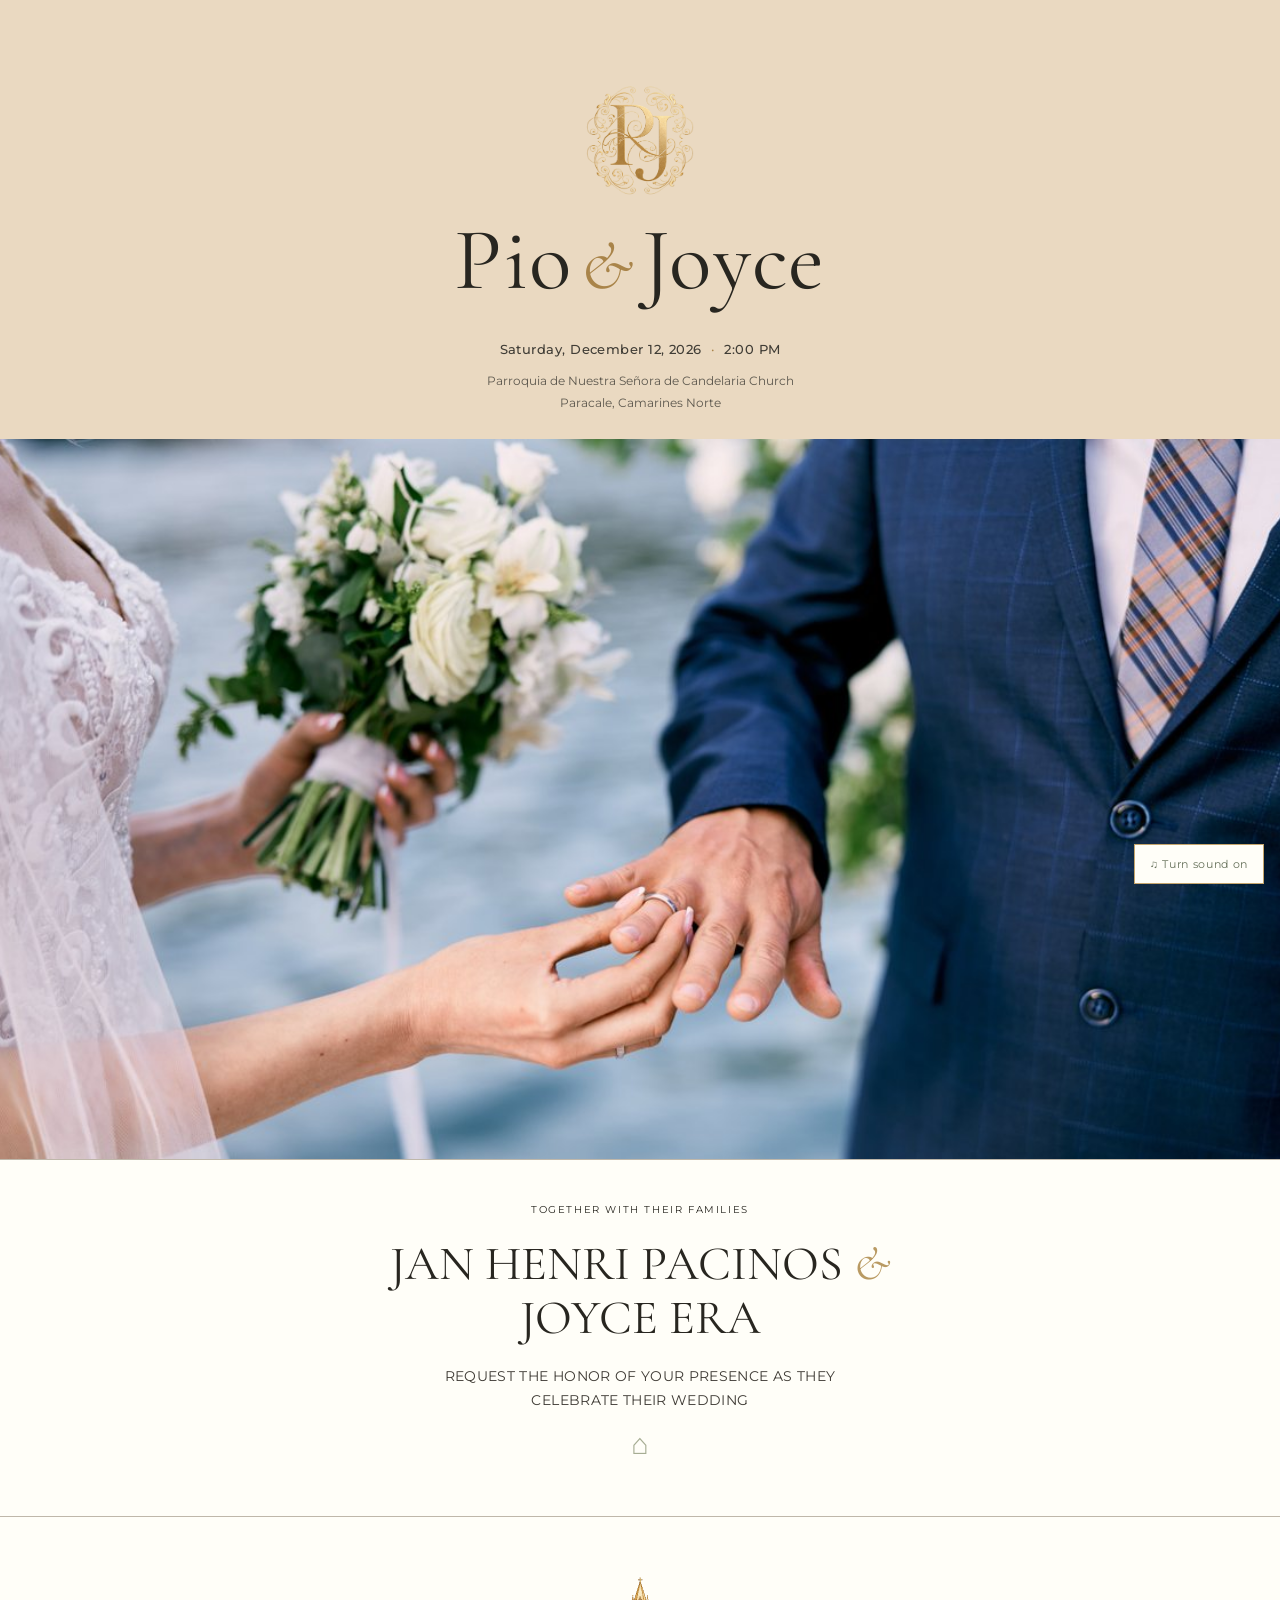
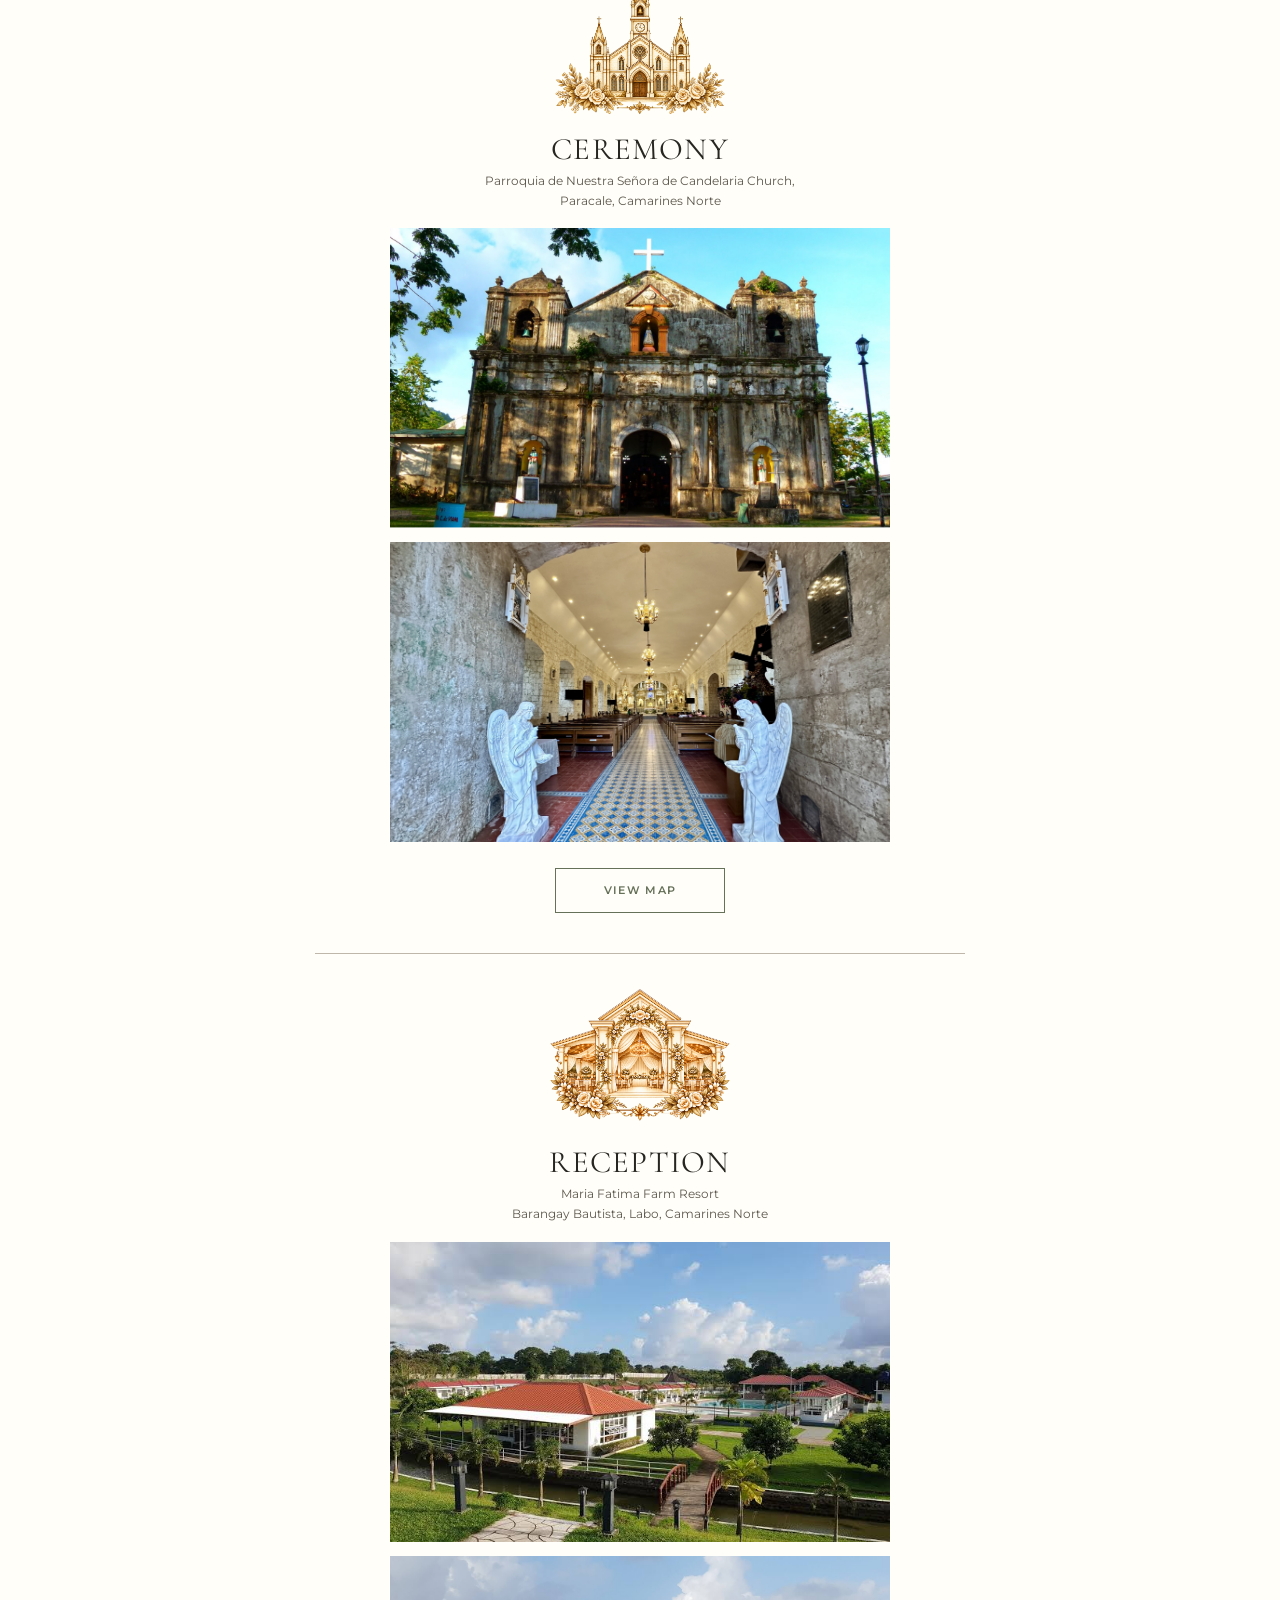
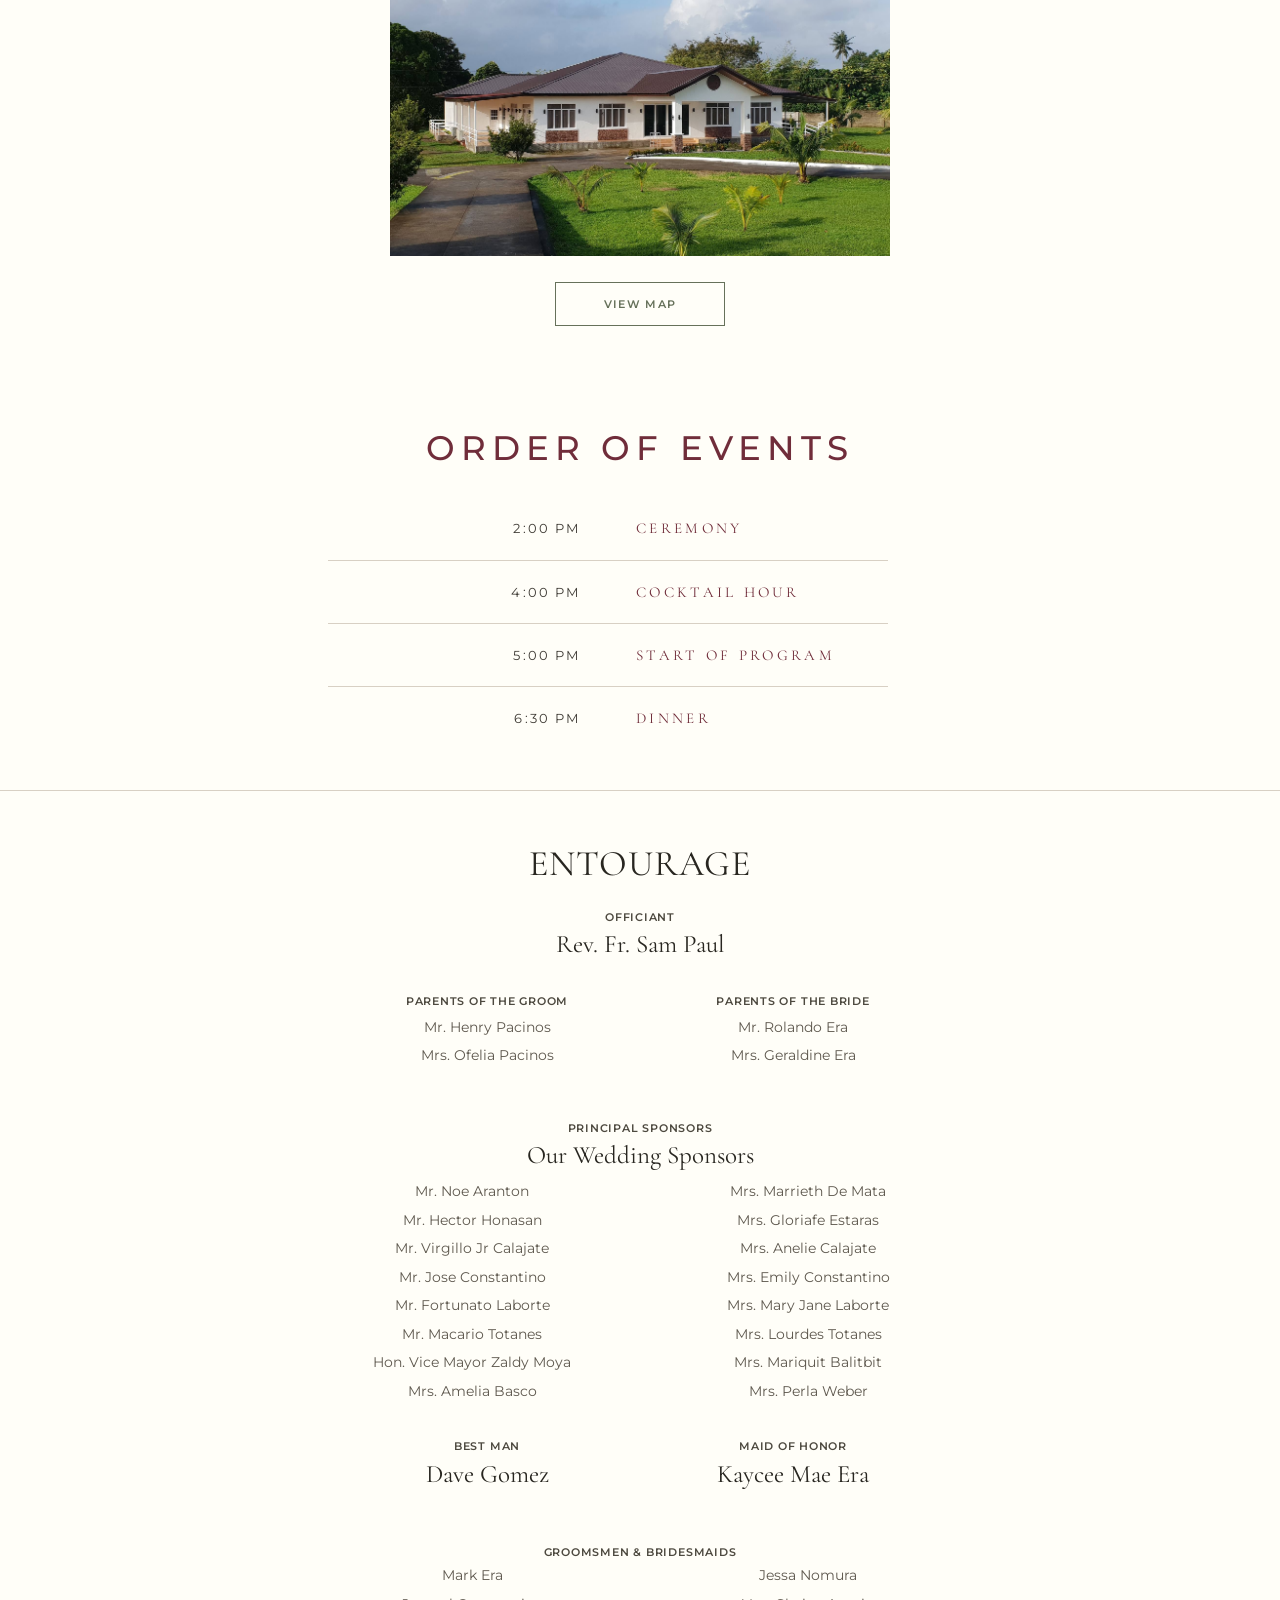
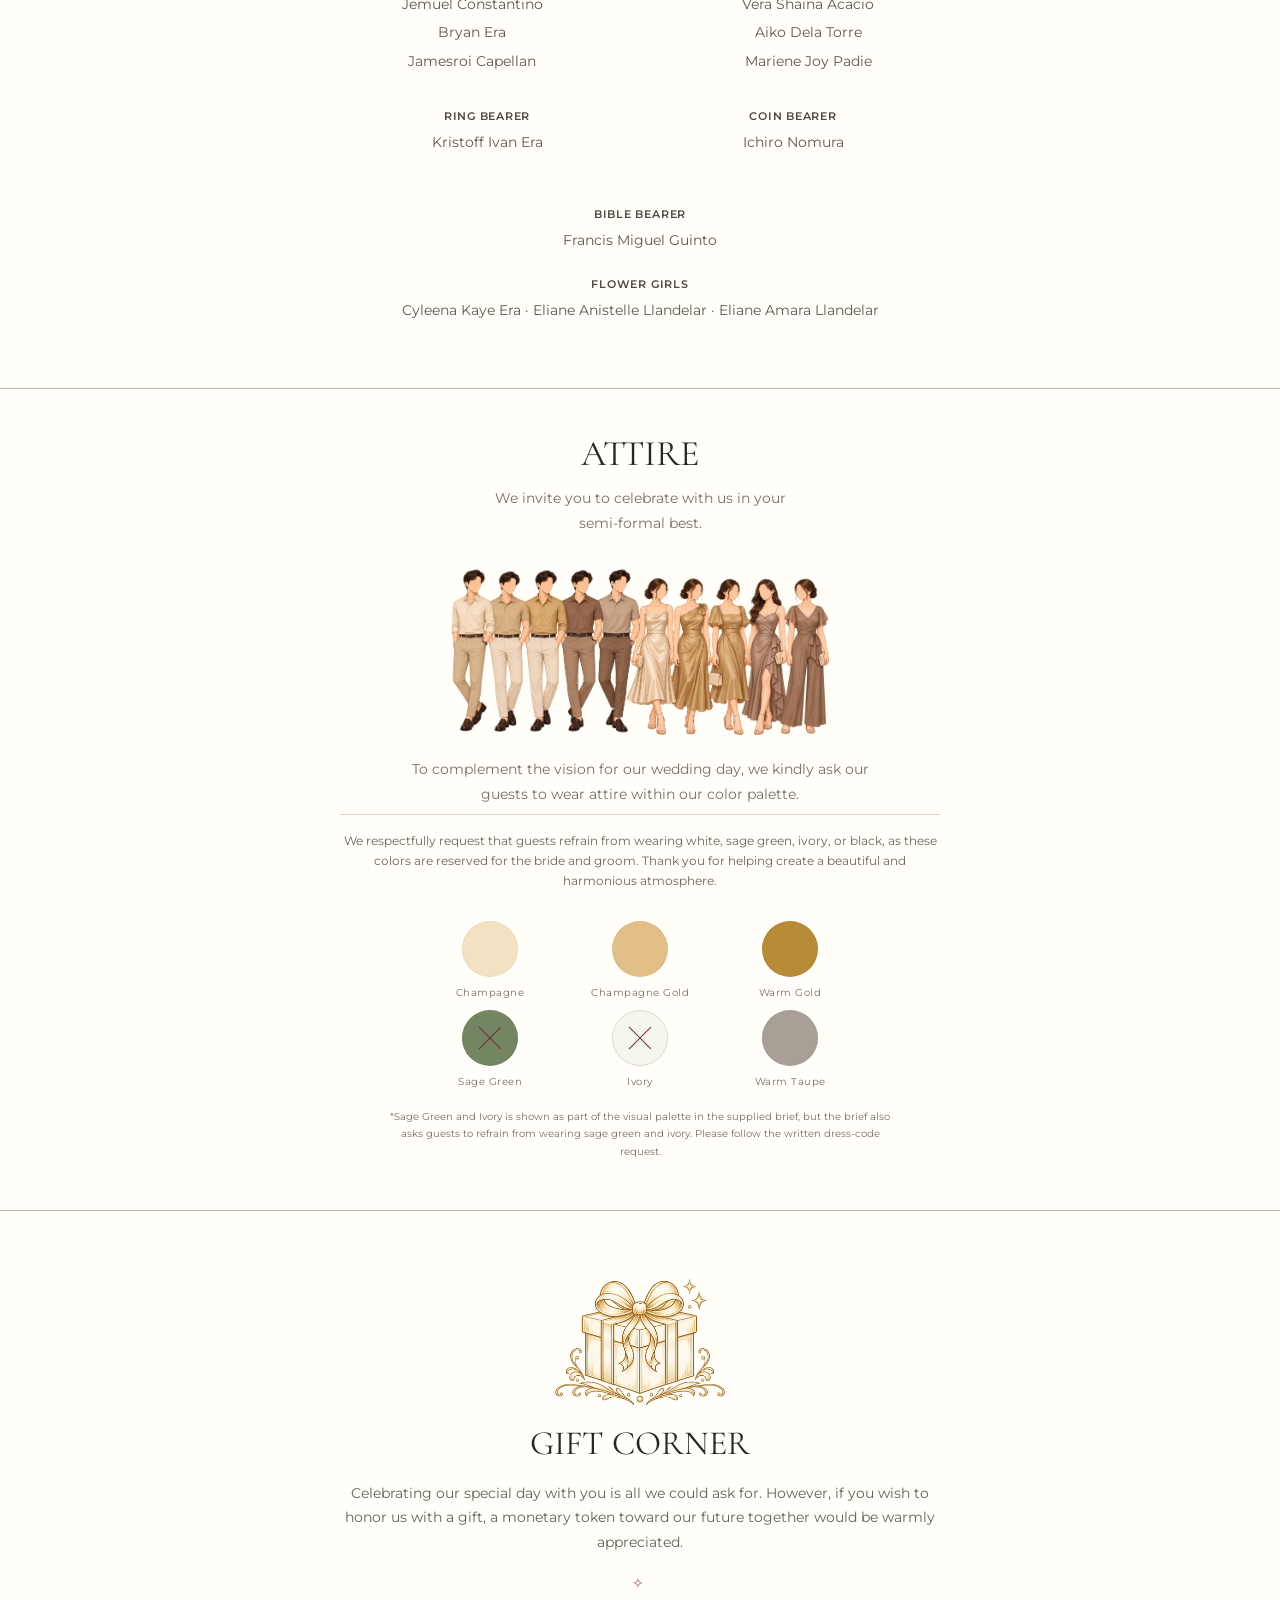
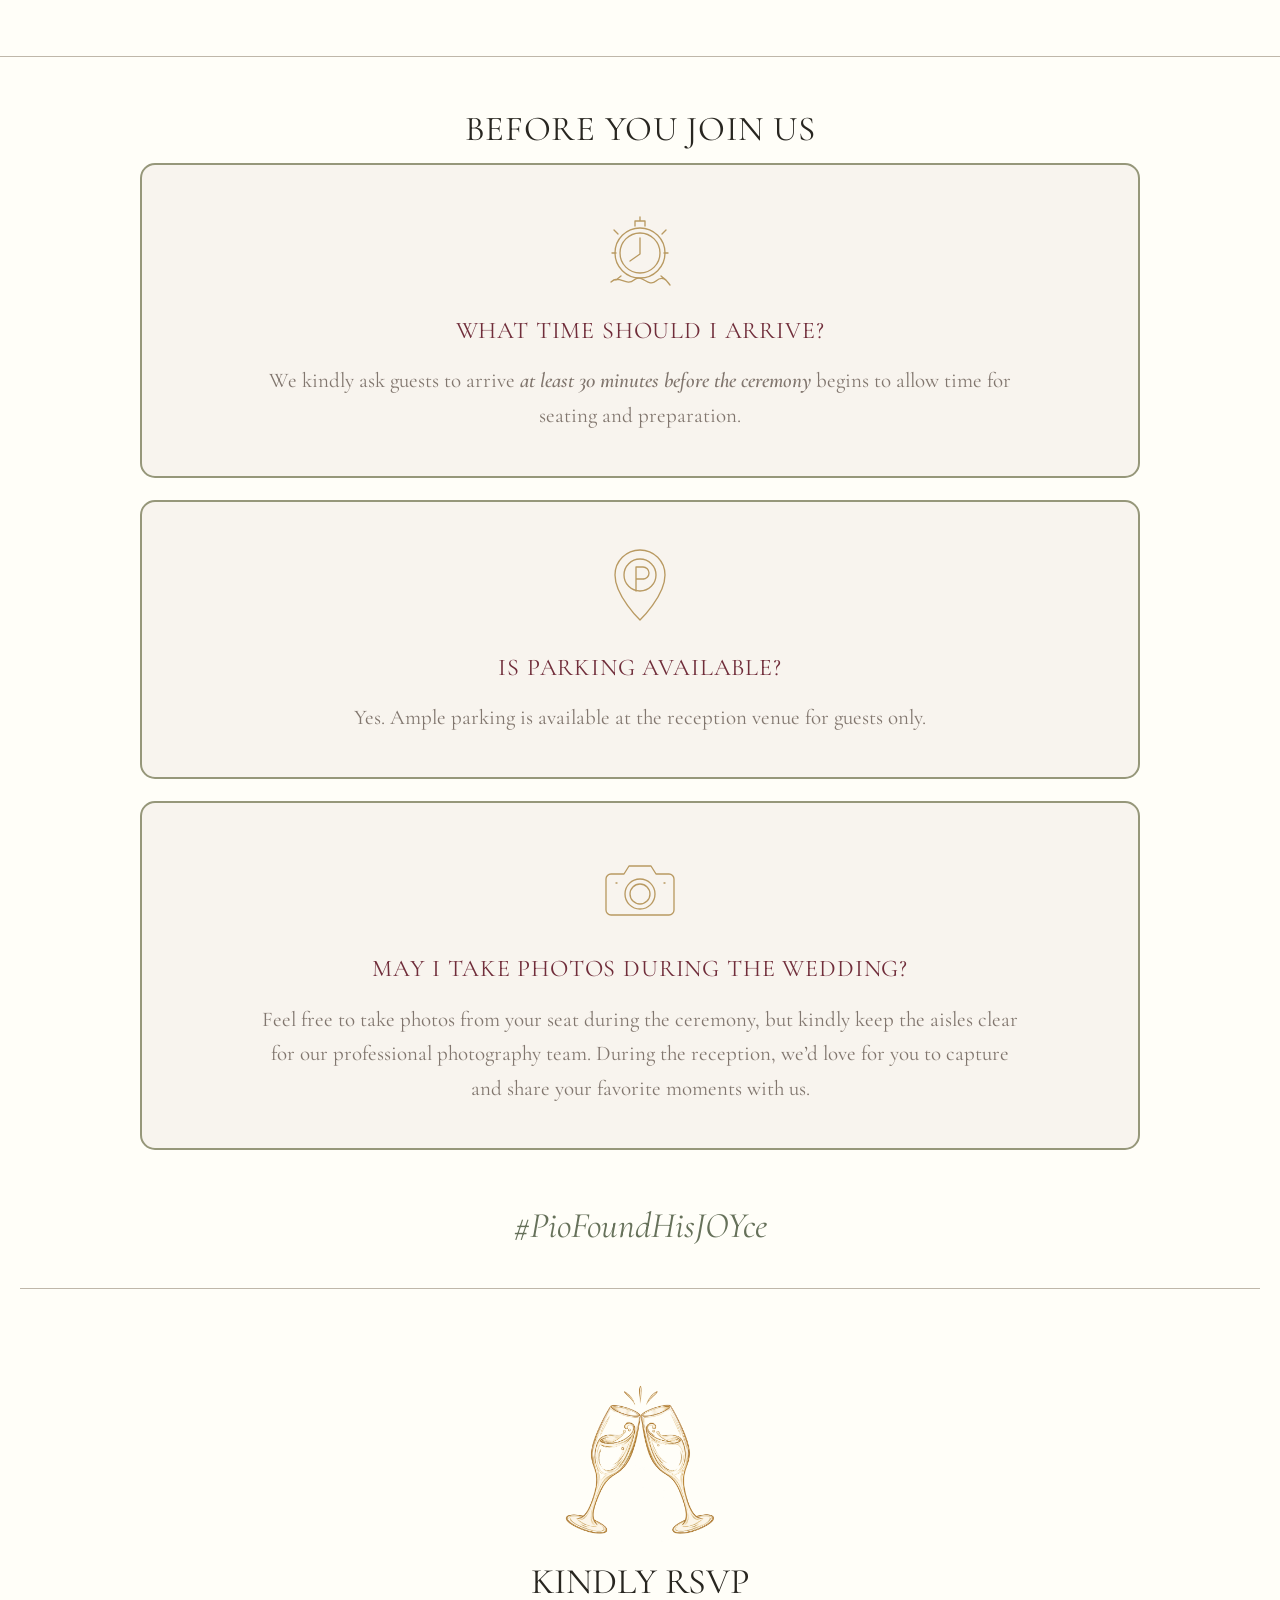
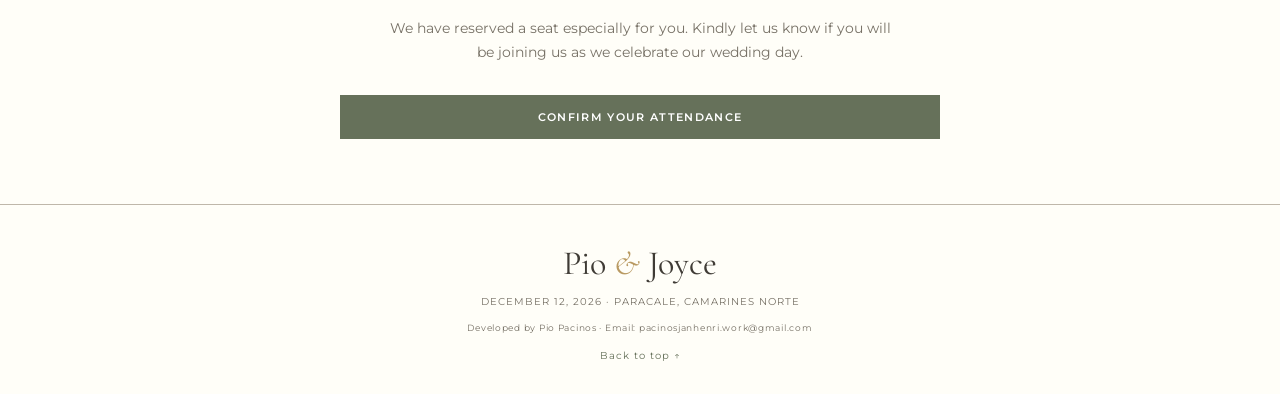
==== index.html @ b1f2026a "Text" ====
<!DOCTYPE html>
<html lang="en">
<head>
  <meta charset="UTF-8">
  <meta name="viewport" content="width=device-width, initial-scale=1.0">
  <meta name="theme-color" content="#fffef8">
  <meta name="description" content="Join Pio & Joyce as they celebrate their wedding on December 12, 2026 in Paracale, Camarines Norte.">
  <title>Pio & Joyce | Wedding Invitation · December 12, 2026</title>
  <link rel="preconnect" href="https://fonts.googleapis.com">
  <link rel="preconnect" href="https://fonts.gstatic.com" crossorigin>
  <link href="https://fonts.googleapis.com/css2?family=Cormorant+Garamond:wght@400;500;600&family=Montserrat:wght@300;400;500;600&display=swap" rel="stylesheet">
  <link rel="stylesheet" href="style.css">
</head>
<body>

  <button class="music-toggle pdf-music-toggle" id="musicToggle" type="button" aria-label="Turn sound on" aria-pressed="false" disabled>♫ Turn sound on</button>

  <main>
    <section class="hero reference-hero pdf-cover" id="home">
      <div class="pdf-emblem"><img src="src/logowed.png" alt="Logo illustration"></div>
      <div class="hero-inner pdf-narrow">
        
        <h1 class="serif">Pio<span>&amp;</span>Joyce</h1>
        
        
        <time class="hero-date" datetime="2026-12-12T14:00"><br>Saturday, December 12, 2026 <span>·</span> 2:00 PM</time>
        <p class="hero-place">Parroquia de Nuestra Señora de Candelaria Church<br>Paracale, Camarines Norte</p>
        <div class="hero-photo">
          <img src="src/couple.jpg" alt="Pio and Joyce">
        </div>
      </div>
    </section>
    <section class="section intro pdf-family" id="details">
      <div class="wrap pdf-narrow">
        <div class="family-label">TOGETHER WITH THEIR FAMILIES</div>
        <h2 class="serif">JAN HENRI PACINOS <span>&amp;</span><br>JOYCE ERA</h2>
        <p>REQUEST THE HONOR OF YOUR PRESENCE AS THEY CELEBRATE THEIR WEDDING</p>
        <div class="pdf-emblem" aria-label="Church emblem">⌂</div>
      </div>
    </section>
    <section class="section venues pdf-venues" id="venues">
      <div class="wrap pdf-narrow">
        <article class="pdf-venue">
          
          <div class="pdf-emblem"><img src="src/church-png.png" alt="Church illustration"></div>
          <h2>CEREMONY</h2>
          <p class="venue-address">Parroquia de Nuestra Señora de Candelaria Church,<br>Paracale, Camarines Norte</p>
          <div class="pdf-photo"><img src="src/church-1.png" alt="Church photograph"></div>
          <div class="pdf-photo"><img src="src/church-2.png" alt="Church photograph"></div>
          <a class="btn btn-outline" target="_blank" rel="noopener" href="https://maps.app.goo.gl/7BkoZcPdxUQvy7si7">View Map</a>
        </article>
        <div class="pdf-rule"></div>
        <article class="pdf-venue">
          <div class="pdf-emblem"><img src="src/recep-png.png" alt="Reception illustration"></div>
          <h2>RECEPTION</h2>
          <p class="venue-address">Maria Fatima Farm Resort<br>Barangay Bautista, Labo, Camarines Norte</p>
          <div class="pdf-photo"><img src="src/fatima_1.jpg" alt="Church photograph"></div>
          <div class="pdf-photo"><img src="src/fatima_2.jpg" alt="Church photograph"></div>
          <a class="btn btn-outline" target="_blank" rel="noopener" href="https://maps.app.goo.gl/kXNqgNgMSbEgb1WT6">View Map</a>
        </article>
      </div>
    </section>
    <section class="section" id="schedule">
      <div class="wrap">
        <div class="section-head"><h2>ORDER OF EVENTS</h2></div>
        <div class="events-grid">
          <div class="event"><div class="time">2:00 PM</div><div class="event-name">Ceremony</div></div>
          <div class="event"><div class="time">4:00 PM</div><div class="event-name">Cocktail Hour</div></div>
          <div class="event"><div class="time">5:00 PM</div><div class="event-name">Start of Program</div></div>
          <div class="event"><div class="time">6:30 PM</div><div class="event-name">Dinner</div></div>
        </div>
      </div>
    </section>

    <section class="section entourage" id="entourage">
      <div class="wrap">
        <div class="section-head"><h2>ENTOURAGE</h2></div>
        <div class="entourage-wrap">
          <div class="party-block"><div class="eyebrow">Officiant</div><h3>Rev. Fr. Sam Paul</h3></div>
          <div class="party-grid">
            <div class="party-block"><div class="eyebrow">Parents of the Groom</div><p>Mr. Henry Pacinos</p><p>Mrs. Ofelia Pacinos</p></div>
            <div class="party-block"><div class="eyebrow">Parents of the Bride</div><p>Mr. Rolando Era</p><p>Mrs. Geraldine Era</p></div>
          </div>
          <div class="party-block"><div class="eyebrow">Principal Sponsors</div><h3>Our Wedding Sponsors</h3><div class="name-list">
            <p>Mr. Noe Aranton</p><p>Mrs. Marrieth De Mata</p><p>Mr. Hector Honasan</p><p>Mrs. Gloriafe Estaras</p><p>Mr. Virgillo Jr Calajate</p><p>Mrs. Anelie Calajate</p><p>Mr. Jose Constantino</p><p>Mrs. Emily Constantino</p><p>Mr. Fortunato Laborte</p><p>Mrs. Mary Jane Laborte</p><p>Mr. Macario Totanes</p><p>Mrs. Lourdes Totanes</p><p>Hon. Vice Mayor Zaldy Moya</p><p>Mrs. Mariquit Balitbit</p><p>Mrs. Amelia Basco</p><p>Mrs. Perla Weber</p>
          </div></div>
          <div class="party-grid">
            <div class="party-block"><div class="eyebrow">Best Man</div><h3>Dave Gomez</h3></div>
            <div class="party-block"><div class="eyebrow">Maid of Honor</div><h3>Kaycee Mae Era</h3></div>
          </div>
          <div class="party-block"><div class="eyebrow">Groomsmen & Bridesmaids</div><div class="name-list">
            <p>Mark Era</p><p>Jessa Nomura</p><p>Jemuel Constantino</p><p>Vera Shaina Acacio</p><p>Bryan Era</p><p>Aiko Dela Torre</p><p>Jamesroi Capellan</p><p>Mariene Joy Padie</p>
          </div></div>
         
          <div class="party-grid">
            <div class="party-block"><div class="eyebrow">Ring Bearer</div><p>Kristoff Ivan Era</p></div>
            <div class="party-block"><div class="eyebrow">Coin Bearer</div><p>Ichiro Nomura</p></div>
          </div>
          <div class="party-block"><div class="eyebrow">Bible Bearer</div><p>Francis Miguel Guinto</p></div>
          <div class="party-block"><div class="eyebrow">Flower Girls</div><p>Cyleena Kaye Era  ·  Eliane Anistelle Llandelar  ·  Eliane Amara Llandelar</p></div>
        </div>
      </div>
    </section>

    <section class="section" id="attire">
      <div class="wrap attire-layout">
        <div>
          
          <h2>ATTIRE</h2>
          <p>We invite you to celebrate with us in your<br> semi-formal best.</p>
          <div class="pdf-emblem"><img src="src/attire.png" alt="Attire illustration"></div>
          <p>To complement the vision for our wedding day, we kindly ask our guests to wear attire within our color palette.</p>
          <div class="note">We respectfully request that guests refrain from wearing white, sage green, ivory, or black, as these colors are reserved for the bride and groom. Thank you for helping create a beautiful and harmonious atmosphere.</div>
        </div>
        <div>
          <div class="swatches">
            <div class="swatch"><div class="swatch-color" style="background:#f2e2c1"></div>Champagne</div>
            <div class="swatch"><div class="swatch-color" style="background:#e2bf87"></div>Champagne Gold</div>
            <div class="swatch"><div class="swatch-color" style="background:#b88b36"></div>Warm Gold</div>
            <div class="swatch swatch-with-x"><div class="swatch-color" style="background:#738561"></div>Sage Green</div>
            <div class="swatch swatch-with-x"><div class="swatch-color" style="background:#f6f7ec; border-color:#ded8cc"></div>Ivory</div>
            <div class="swatch"><div class="swatch-color" style="background:#a89f97"></div>Warm Taupe</div>
          </div>
          <p style="font-size:10px;color:var(--muted)">*Sage Green and Ivory is shown as part of the visual palette in the supplied brief, but the brief also asks guests to refrain from wearing sage green and ivory. Please follow the written dress-code request.</p>
        </div>
      </div>
    </section>

    <section class="section gift" id="gifts">
      <div class="wrap">
        <div class="pdf-emblem"><img src="src/gift-png.png" alt="Gift illustration"></div>
        <h2>GIFT CORNER</h2>
        <p>Celebrating our special day with you is all we could ask for. However, if you wish to honor us with a gift, a monetary token toward our future together would be warmly appreciated.</p>
        <div class="ornament">✧</div>
      </div>
    </section>
<section class="section" id="faq">
      <div class="wrap">
        <div class="section-head"><h2>BEFORE YOU JOIN US</h2></div>
        <div class="faq-list">
          <article class="faq-card">
            <h3 class="faq-question">
              <svg class="faq-icon" viewBox="0 0 88 88" aria-hidden="true"><circle cx="44" cy="46" r="25"></circle><circle cx="44" cy="46" r="20"></circle><path d="M44 31v16l-10 7M39 19v-5h10v5M44 10v4M16 46h4m48 0h4M22 27l-4-4m52 0-4 4"></path><path d="M15 75c8-8 15 5 23-2s14 8 22 1 12 2 14 4M25 69l-5 4m45-4 5 4"></path></svg>
              <span>What time should I arrive?</span>
            </h3>
            <p>We kindly ask guests to arrive <strong>at least 30 minutes before the ceremony</strong> begins to allow time for seating and preparation.</p>
          </article>
          <article class="faq-card">
            <h3 class="faq-question">
              <svg class="faq-icon" viewBox="0 0 88 88" aria-hidden="true"><path d="M44 76s25-24 25-45a25 25 0 1 0-50 0c0 21 25 45 25 45Z"></path><circle cx="44" cy="31" r="16"></circle><path d="M40 23h7a6 6 0 0 1 0 12h-7m0-12v24m0-12h8"></path></svg>
              <span>Is parking available?</span>
            </h3>
            <p>Yes. Ample parking is available at the reception venue for guests only.</p>
          </article>
          <article class="faq-card">
            <h3 class="faq-question">
              <svg class="faq-icon" viewBox="0 0 88 88" aria-hidden="true"><path d="M15 29h13l5-8h22l5 8h13a5 5 0 0 1 5 5v31a5 5 0 0 1-5 5H15a5 5 0 0 1-5-5V34a5 5 0 0 1 5-5Z"></path><circle cx="44" cy="49" r="15"></circle><circle cx="44" cy="49" r="10"></circle><path d="M68 38h1m-49 0h1"></path></svg>
              <span>May I take photos during the wedding?</span>
            </h3>
            <p>Feel free to take photos from your seat during the ceremony, but kindly keep the aisles clear for our professional photography team. During the reception, we’d love for you to capture and share your favorite moments with us.</p>
          </article>
        </div>
      </div>
      <section class="hashtag">
      <p>#PioFoundHisJOYce</p>
    </section>
    </section>

    

    <section class="section rsvp" id="rsvp">
      <div class="rsvp-card">
        <div class="pdf-emblem"><img src="src/toast-png.png" alt="Toast illustration"></div>
        <h2>KINDLY RSVP</h2>
        <p class="lead">We have reserved a seat especially for you. Kindly let us know if you will be joining us as we celebrate our wedding day.</p>
        <a class="btn" href="rsvp.html" style="width:100%">Confirm Your Attendance</a>
      </div>
    </section>
  </main>

  <footer>
    <div class="footer-brand">Pio <span style="color:var(--gold);font-style:italic">&</span> Joyce</div>
    <div>DECEMBER 12, 2026 · PARACALE, CAMARINES NORTE</div>
    <div class="footer-credit">Developed by Pio Pacinos · Email: <a href="mailto:pacinosjanhenri.work@gmail.com">pacinosjanhenri.work@gmail.com</a></div>
    <a class="backtop" href="#home">Back to top ↑</a>
  </footer>

  <audio id="musicAudio" preload="metadata" loop>
    <source src="src/Forever%20and%20Ever%20and%20Always%20(The%20Softer%20Version).mp3" type="audio/mpeg">
  </audio>

  <script src="script.js" defer></script>
</body>
</html>
---- style.css ----
/* Pio & Joyce Wedding Website styles */
    :root {
      --ivory: #fffef8;
      --champagne: #ead9c1;
      --gold: #b99a62;
      --sage: #a6ad93;
      --sage-dark: #66715a;
      --taupe: #8b7b6a;
      --ink: #3f3b35;
      --muted: #777166;
      --line: #e9e2d7;
      --white: #ffffff;
      --serif: "The Seasons", "Cormorant Garamond", Georgia, serif;
      --sans: "Montserrat", Arial, sans-serif;
      --shadow: 0 18px 55px rgba(74, 63, 47, .08);
    }
    * { box-sizing: border-box; }
    html { scroll-behavior: smooth; scroll-padding-top: 80px; }
    body { margin: 0; background: var(--ivory); color: var(--ink); font-family: var(--sans); font-size: 14px; line-height: 1.8; }
    body, button, input, select, textarea { font-family: var(--sans); }
    a { color: inherit; }
    img { max-width: 100%; display: block; }
    .serif { font-family: var(--serif); font-weight: 400; }
    .eyebrow { letter-spacing: .23em; text-transform: uppercase; font-size: 10px; font-weight: 600; color: var(--taupe); }
    .section { padding: 100px 22px; }
    .wrap { width: min(1080px, 100%); margin: 0 auto; }
    .section-head { text-align: center; max-width: 680px; margin: 0 auto 48px; }
    .section-head h2 { font: 400 clamp(38px, 5vw, 56px)/1.1 var(--serif); margin: 10px 0 14px; }
    .section-head p { color: var(--muted); margin: 0 auto; max-width: 590px; }
    .ornament { color: var(--gold); letter-spacing: .35em; margin: 18px 0; }
    .btn { display: inline-flex; align-items: center; justify-content: center; gap: 10px; border: 1px solid var(--sage-dark); background: var(--sage-dark); color: white; padding: 13px 23px; text-decoration: none; text-transform: uppercase; letter-spacing: .12em; font-size: 10px; font-weight: 600; cursor: pointer; transition: .2s ease; }
    .btn:hover { background: #4f5a45; transform: translateY(-1px); }
    .btn-outline { background: transparent; color: var(--sage-dark); }
    .btn-outline:hover { color: white; }
    .topbar { position: sticky; z-index: 20; top: 0; background: rgba(255,254,248,.93); backdrop-filter: blur(12px); border-bottom: 1px solid rgba(185,154,98,.18); }
    .nav { width: min(1180px, 100%); padding: 12px 24px; margin: auto; display: flex; align-items: center; justify-content: space-between; gap: 22px; }
    .brand { font: 500 27px/1 var(--serif); text-decoration: none; white-space: nowrap; }
    .brand span { color: var(--gold); padding: 0 4px; font-style: italic; }
    .navlinks { display: flex; gap: clamp(12px, 2vw, 27px); align-items: center; }
    .navlinks a { font-size: 9px; letter-spacing: .13em; text-transform: uppercase; text-decoration: none; color: var(--muted); }
    .navlinks a:hover { color: var(--sage-dark); }
    .music-toggle { border: 1px solid var(--line); background: transparent; color: var(--sage-dark); padding: 9px 12px; font-size: 10px; letter-spacing: .06em; cursor: pointer; white-space: nowrap; }
    .pdf-music-toggle { position: fixed; right: 16px; bottom: 16px; z-index: 50; padding: 11px 15px; background: #fffef8; color: #66715a; border: 1px solid #c5a56c; box-shadow: 0 4px 18px rgba(0,0,0,.12); }
    .pdf-music-toggle:disabled { cursor: wait; opacity: .7; }
    .hero { min-height: min(820px, calc(100svh - 60px)); display: grid; place-items: center; text-align: center; padding: 78px 22px 88px; position: relative; overflow: hidden; background: radial-gradient(ellipse at 50% 30%, #f5ecdf 0%, var(--ivory) 55%); }
    .hero:before, .hero:after { content: ""; position: absolute; width: 260px; height: 420px; border: 1px solid rgba(185,154,98,.24); border-radius: 50%; transform: rotate(35deg); pointer-events: none; }
    .hero:before { left: -170px; top: 5%; }
    .hero:after { right: -170px; bottom: -10%; transform: rotate(-35deg); }
    .hero-inner { position: relative; z-index: 1; max-width: 900px; }
    .hero-kicker { letter-spacing: .28em; text-transform: uppercase; font-size: 10px; color: var(--taupe); }
    .hero h1 { font: 400 clamp(68px, 12vw, 140px)/.86 var(--serif); letter-spacing: -.055em; margin: 28px 0; color: #554c41; }
    .hero h1 span { display: inline-block; font-style: italic; color: var(--gold); font-size: .74em; padding: 0 .12em; }
    .hero-date { text-transform: uppercase; letter-spacing: .17em; font-size: 20px; margin: 26px 0 7px; }
    .hero-place { color: var(--muted); font-size: 12px; max-width: 480px; margin: auto; }
    .hero-actions { display: flex; gap: 12px; justify-content: center; flex-wrap: wrap; margin-top: 30px; }
    .hero-photo { width: min(400px, 76vw); aspect-ratio: 4/3; margin: 34px auto 0; border: 9px solid white; box-shadow: var(--shadow); background: linear-gradient(135deg, #e6d9c7, #b9c0a9); position: relative; overflow: hidden; }
    .hero-photo img { width: 100%; height: 100%; object-fit: cover; }
    .photo-placeholder { height: 100%; min-height: 100%; display: grid; place-items: center; text-align: center; padding: 24px; color: #655b4d; background: linear-gradient(140deg, rgba(255,255,255,.22), rgba(166,173,147,.24)); }
    .photo-placeholder span { display: block; font: 400 29px/1.2 var(--serif); }
    .photo-placeholder small { display: block; margin-top: 8px; font-size: 9px; letter-spacing: .16em; text-transform: uppercase; }
    .intro { text-align: center; padding-top: 92px; padding-bottom: 92px; }
    .intro h2 { font: 400 clamp(38px, 5vw, 58px)/1.1 var(--serif); margin: 18px auto; }
    .intro p { max-width: 610px; margin: auto; color: var(--muted); }
    .venues { background: #f8f5ed; }
    .venue-grid { display: grid; grid-template-columns: 1fr 1fr; gap: 28px; }
    .venue-card { background: var(--ivory); box-shadow: var(--shadow); padding: 16px 16px 28px; text-align: center; }
    .venue-photo { aspect-ratio: 5/3; background: #e6e0d4; overflow: hidden; }
    .venue-photo img { width: 100%; height: 100%; object-fit: cover; }
    .venue-card h3 { font: 400 34px/1.1 var(--serif); margin: 23px 0 8px; }
    .venue-card p { color: var(--muted); font-size: 12px; margin: 0 auto 18px; max-width: 360px; }
    .venue-card .eyebrow { margin-top: 22px; }
    .events-grid { display: grid; grid-template-columns: repeat(4, 1fr); gap: 1px; background: var(--line); border: 1px solid var(--line); margin-top: 38px; }
    .event { background: var(--ivory); text-align: center; padding: 26px 12px; }
    .event .time { font: 400 28px/1.2 var(--serif); color: var(--sage-dark); }
    .event .event-name { font-size: 9px; text-transform: uppercase; letter-spacing: .15em; margin-top: 8px; color: var(--muted); }
    .entourage { background: #f8f5ed; }
    .entourage-wrap { max-width: 850px; margin: auto; text-align: center; }
    .party-block { margin: 38px 0; }
    .party-block h3 { font: 400 29px/1.2 var(--serif); margin: 0 0 16px; }
    .party-block p { margin: 4px 0; color: #5f594f; }
    .party-grid { display: grid; grid-template-columns: 1fr 1fr; gap: 20px; max-width: 600px; margin: 0 auto; }
    .party-grid .party-block { margin: 10px 0 24px; }
    .name-list { display: grid; grid-template-columns: 1fr 1fr; gap: 8px 28px; max-width: 650px; margin: auto; }
    .name-list p { margin: 0; padding: 8px; border-bottom: 1px solid var(--line); }
    .attire-layout { display: grid; grid-template-columns: .85fr 1.15fr; gap: 60px; align-items: center; }
    .attire-layout h2 { font: 400 clamp(42px, 5vw, 62px)/1 var(--serif); margin: 14px 0 20px; }
    .attire-layout p { color: var(--muted); }
    .swatches { display: grid; grid-template-columns: repeat(3, 1fr); gap: 15px; margin: 24px 0; }
    .swatch { position: relative; text-align: center; font-size: 9px; letter-spacing: .05em; color: var(--muted); }
    .swatch-color { height: 85px; margin-bottom: 9px; border: 1px solid rgba(0,0,0,.04); }
    .swatch-with-x .swatch-color { position: relative; }
    .swatch-with-x .swatch-color:before,
    .swatch-with-x .swatch-color:after { position: absolute; top: 50%; left: 50%; width: 58%; height: 1px; background: #702d3a; content: ""; }
    .swatch-with-x .swatch-color:before { transform: translate(-50%, -50%) rotate(45deg); }
    .swatch-with-x .swatch-color:after { transform: translate(-50%, -50%) rotate(-45deg); }
    .note { border-left: 2px solid var(--gold); padding: 13px 16px; background: #f8f5ed; font-size: 11px; color: #6e665b; }
    .gift { background: #e9ebdf; text-align: center; }
    .gift-icon { font-size: 30px; color: var(--sage-dark); }
    .gift h2 { font: 400 clamp(42px, 6vw, 64px)/1 var(--serif); margin: 10px 0 20px; }
    .gift p { max-width: 590px; margin: 0 auto; color: #5f6658; }
    .faq-list { max-width: 760px; margin: auto; }
    details { border-bottom: 1px solid var(--line); padding: 20px 0; }
    summary { cursor: pointer; list-style: none; font: 400 25px/1.3 var(--serif); display: flex; align-items: center; justify-content: space-between; gap: 15px; }
    summary::-webkit-details-marker { display: none; }
    summary:after { content: "+"; color: var(--gold); font: 400 23px var(--sans); }
    details[open] summary:after { content: "−"; }
    details p { color: var(--muted); max-width: 690px; margin-bottom: 0; }
    .hashtag { text-align: center; background: #f8f5ed; padding: 55px 22px; }
    .hashtag p { font: italic 400 clamp(29px, 5vw, 48px)/1.2 var(--serif); color: var(--sage-dark); margin: 8px 0; }
    .rsvp { background: #e8e5d9; }
    .rsvp-card { max-width: 720px; margin: auto; background: var(--ivory); padding: clamp(24px, 5vw, 54px); box-shadow: var(--shadow); }
    .rsvp-card h2 { text-align: center; font: 400 clamp(40px, 6vw, 62px)/1.1 var(--serif); margin: 8px 0 14px; }
    .rsvp-card .lead { text-align: center; color: var(--muted); max-width: 510px; margin: 0 auto 30px; }
    .form-grid { display: grid; grid-template-columns: 1fr 1fr; gap: 18px; }
    .field { display: flex; flex-direction: column; gap: 7px; }
    .field.full { grid-column: 1/-1; }
    label { font-size: 10px; text-transform: uppercase; letter-spacing: .12em; color: var(--taupe); font-weight: 600; }
    input, select, textarea { width: 100%; border: 1px solid #ddd5c8; background: #fffefa; border-radius: 0; padding: 13px 12px; color: var(--ink); font-size: 13px; outline-color: var(--sage); }
    textarea { min-height: 95px; resize: vertical; }
    .form-help { font-size: 10px; color: var(--muted); margin: 12px 0 18px; }
    .form-status { margin-top: 14px; font-size: 12px; }
    footer { text-align: center; padding: 40px 20px 30px; color: var(--muted); font-size: 10px; letter-spacing: .1em; }
    footer .footer-brand { font: 400 34px/1.1 var(--serif); color: var(--ink); letter-spacing: 0; margin-bottom: 10px; }
    .footer-credit { margin-top: 10px; font-size: 9px; letter-spacing: .08em; }
    .footer-credit a { color: inherit; text-decoration: none; }
    .backtop { text-decoration: none; color: var(--sage-dark); display: inline-block; margin-top: 12px; }

    /* Burgundy invitation-inspired visual direction */
    :root {
      --ivory: #fffaf4;
      --champagne: #ead9c1;
      --gold: #b99762;
      --sage: #b8b5a2;
      --sage-dark: #6f665a;
      --taupe: #8b716d;
      --ink: #43262d;
      --muted: #806c6b;
      --line: #eadbd7;
      --white: #ffffff;
      --shadow: 0 20px 60px rgba(73, 30, 42, .10);
    }
    body { background: var(--ivory); color: var(--ink); }
    .topbar { background: rgba(255,250,244,.95); border-bottom-color: rgba(112,37,55,.13); }
    .brand span, .hero h1 span { color: #8b3448; }
    .btn { background: #702537; border-color: #702537; }
    .btn:hover { background: #541b2a; }
    .btn-outline { color: #702537; background: transparent; border-color: #702537; }
    .btn-outline:hover { color: white; }
    .hero { background: radial-gradient(ellipse at 50% 32%, #f0e0d9 0%, var(--ivory) 58%); }
    .hero:before, .hero:after { border-color: rgba(112,37,55,.20); }
    .hero h1 { color: #592b35; }
    .ornament { color: #9d5260; }
    .venues, .entourage, .hashtag { background: #f5ebe5; }
    .event .time { color: #702537; }
    .gift { background: #ead8d2; }
    .gift-icon, .backtop { color: #702537; }
    .rsvp { background: #702537; }
    .rsvp-card { border-top: 4px solid #b99762; }
    .footer-brand span { color: #8b3448 !important; }
    .envelope-screen { position: fixed; inset: 0; z-index: 1000; display: grid; place-items: center; padding: 22px; background: radial-gradient(ellipse at center, #8a3c4d 0%, #511d2b 100%); transition: opacity .7s ease, visibility .7s ease; }
    .envelope-screen.is-hidden { opacity: 0; visibility: hidden; pointer-events: none; }
    .envelope-card { width: min(470px, 100%); min-height: 550px; padding: 46px 30px 32px; text-align: center; position: relative; display: flex; flex-direction: column; align-items: center; justify-content: center; background: #fffaf4; border: 1px solid rgba(226,198,160,.9); outline: 1px solid rgba(226,198,160,.45); outline-offset: -9px; box-shadow: 0 25px 90px rgba(30,8,14,.28); }
    .envelope-flourish { color: #a87e54; font-size: 24px; letter-spacing: .22em; margin-bottom: 24px; }
    .envelope-kicker { color: #806c6b; font-size: 9px; letter-spacing: .22em; text-transform: uppercase; }
    .envelope-names { font-size: clamp(53px, 12vw, 75px); line-height: .98; color: #702537; margin: 22px 0 18px; letter-spacing: -.04em; }
    .envelope-names i { color: #b99762; font-weight: 400; }
    .envelope-date { font-size: 10px; letter-spacing: .25em; color: #806c6b; }
    .envelope-rule { width: 70px; height: 1px; background: #b99762; margin: 24px 0 12px; }
    .envelope-card p { font: 400 23px/1.4 var(--serif); color: #5d3b40; margin: 8px 0 28px; }
    .open-invitation { display: inline-flex; align-items: center; gap: 14px; border: 0; padding: 14px 24px; background: #702537; color: white; font-size: 10px; letter-spacing: .15em; text-transform: uppercase; cursor: pointer; }
    .open-invitation:hover { background: #541b2a; }
    .envelope-bottom { margin-top: 34px; font-size: 8px; color: #9b817b; letter-spacing: .15em; text-transform: uppercase; }
    .countdown-band { background: #702537; color: #fffaf4; padding: 48px 20px; text-align: center; }
    .countdown-band .eyebrow { color: #e4c9b0; }
    .countdown-numbers { display: flex; justify-content: center; gap: clamp(20px, 6vw, 70px); margin: 22px 0; }
    .countdown-numbers div { display: flex; flex-direction: column; min-width: 48px; }
    .countdown-numbers strong { font: 400 clamp(30px, 5vw, 47px)/1.1 var(--serif); }
    .countdown-numbers span { font-size: 8px; letter-spacing: .18em; text-transform: uppercase; color: #e8d7d0; margin-top: 6px; }
    .calendar-link { color: #fffaf4; text-decoration: none; border-bottom: 1px solid #c8a887; font-size: 9px; letter-spacing: .14em; text-transform: uppercase; padding-bottom: 4px; }
    .gallery-section { background: var(--ivory); }
    .gallery-grid { display: grid; grid-template-columns: 1.2fr 1fr 1fr; grid-template-rows: 190px 190px; gap: 13px; }
    .gallery-item { min-height: 0; overflow: hidden; background: #e9d9d1; }
    .gallery-item .photo-placeholder { height: 100%; background: linear-gradient(145deg, rgba(255,250,244,.28), rgba(112,37,55,.18)); }
    .gallery-item .photo-placeholder span { color: #702537; }
    .gallery-tall { grid-row: span 2; }
    .gallery-item:nth-child(4) { grid-column: 2; }
    @media (max-width: 760px) {
      .envelope-card { min-height: 500px; padding: 38px 22px 25px; }
      .countdown-numbers { gap: 20px; }
      .gallery-grid { grid-template-columns: 1fr 1fr; grid-template-rows: 210px 150px 150px; }
      .gallery-tall { grid-row: span 2; }
      .gallery-item:nth-child(4) { grid-column: auto; }
    }
    @media (max-width: 430px) {
      .countdown-numbers { gap: 14px; }
      .countdown-numbers strong { font-size: 30px; }
      .countdown-numbers span { font-size: 7px; }
      .gallery-grid { grid-template-rows: 170px 125px 125px; gap: 8px; }
    }

    @media (max-width: 760px) {
      .nav { flex-wrap: wrap; justify-content: center; padding: 12px 14px; gap: 10px 16px; }
      .brand { font-size: 25px; }
      .navlinks { order: 3; width: 100%; justify-content: center; flex-wrap: wrap; gap: 10px 17px; }
      .navlinks a { font-size: 8px; }
      .music-toggle { font-size: 9px; padding: 7px 9px; }
      .hero { min-height: auto; padding: 75px 18px 70px; }
      .hero h1 { margin: 25px 0; }
      .section { padding: 72px 18px; }
      .venue-grid, .attire-layout { grid-template-columns: 1fr; gap: 22px; }
      .attire-layout { gap: 24px; }
      .events-grid { grid-template-columns: 1fr 1fr; }
      .party-grid { gap: 8px; }
      .swatch-color { width: 56px; height: 56px; }
      .venue-card h3 { font-size: 31px; }
    }
    @media (max-width: 430px) {
      .navlinks { gap: 8px 12px; }
      .hero-kicker { font-size: 8px; }
      .hero-date { font-size: 9px; line-height: 1.8; }
      .hero-place { font-size: 11px; }
      .hero-actions .btn { width: 100%; max-width: 260px; }
      .name-list { gap: 4px 10px; }
      .name-list p { font-size: 11px; }
      .form-grid { grid-template-columns: 1fr; }
      .field.full { grid-column: auto; }
      .swatches { gap: 8px; }
      .swatch { font-size: 8px; }
      summary { font-size: 22px; }
    }

    /* Structure follows the supplied Burgundy Sample: invitation cover, home details, then RSVP. */
    .envelope-screen { background: #4a141c; }
    .envelope-card { background: #f8f4ee; border: 0; outline: 1px solid rgba(205,182,138,.8); outline-offset: -12px; min-height: 590px; width: min(430px,100%); }
    .envelope-card:before, .envelope-card:after { content: ""; position: absolute; width: 150px; height: 150px; border: 1px solid rgba(205,182,138,.45); border-radius: 50%; pointer-events: none; }
    .envelope-card:before { top: 30px; left: -90px; }
    .envelope-card:after { bottom: 20px; right: -90px; }
    .envelope-flourish { color: #ae9353; }
    .envelope-kicker { color: #7f746b; }
    .envelope-names { color: #4a141c; text-transform: uppercase; letter-spacing: .06em; font-size: clamp(47px, 11vw, 65px); }
    .envelope-date { color: #7f746b; }
    .envelope-card p { color: #7f746b; }
    .open-invitation { background: #4a141c; color: #fff; letter-spacing: .18em; }
    .envelope-bottom { color: #7f746b; }
    .reference-hero { background: #4a141c; color: #f8f4ee; min-height: 690px; }
    .reference-hero:before, .reference-hero:after { border-color: rgba(205,182,138,.25); }
    .reference-hero .hero-kicker, .reference-hero .hero-date, .reference-hero .hero-place { color: #f8f4ee; }
    .reference-hero h1 { color: #f8f4ee; font-size: clamp(68px, 11vw, 118px); letter-spacing: .06em; }
    .reference-hero h1 span { color: #cdb68a; }
    .reference-hero .hero-photo { border: 1px solid #cdb68a; background: #4a141c; box-shadow: none; width: min(330px, 70vw); aspect-ratio: 4/3; }
    .reference-hero .photo-placeholder { background: #4a141c; color: #cdb68a; }
    .reference-hero .photo-placeholder span { color: #f8f4ee; }
    .reference-hero .hero-actions .btn-outline { color: #f8f4ee; border-color: #cdb68a; }
    .reference-hero .hero-actions .btn-outline:hover { background: #cdb68a; color: #4a141c; }
    .section-head h2, .intro h2 { color: #5b1e28; }
    .venue-card h3 { color: #5b1e28; }
    .venue-card .btn-outline { border-color: #4a141c; color: #4a141c; }
    .venue-card .btn-outline:hover { color: #fff; }
    .section { padding-top: 84px; padding-bottom: 84px; }
    .intro { padding-top: 74px; padding-bottom: 74px; }
    .venues { background: #f8f4ee; }
    .entourage { background: #f8f4ee; }
    .gift { background: #f0e5df; }
    .rsvp { background: #4a141c; }
    .rsvp-card { border-top: 0; outline: 1px solid #cdb68a; outline-offset: -9px; }
    .rsvp-card h2 { color: #5b1e28; }
    footer { background: #4a141c; color: #f8f4ee; }
    footer .footer-brand { color: #f8f4ee; }
    .backtop { color: #cdb68a; }
    @media (max-width:760px) {
      .reference-hero { min-height: 650px; }
      .section { padding-top: 65px; padding-bottom: 65px; }
    }


    /* PDF-faithful layout: one centered vertical invitation with section dividers. */
    :root { --ivory:#fffef8; --gold:#c5a56c; --sage:#a6ad93; --sage-dark:#66715a; --taupe:#8b7b6a; --ink:#3f3b35; --muted:#777166; --line:#d8d0c4; }
    body { background:#fffef8; color:#282620; font-family:var(--sans); }
    .topbar { display:none; }
    .pdf-cover { min-height:0; padding:64px 0 0; background:#ead9c1; color:#282620; border-bottom:1px solid #bfb7aa; }
    .pdf-cover:before,.pdf-cover:after { display:none; }
    .pdf-narrow { width:min(650px,100%); }
    .pdf-cover .hero-inner { width:100%; max-width:none; }
    .pdf-cover .cover-kicker { margin:0 0 12px; color:#75664f; font-size:10px; font-weight:500; letter-spacing:.2em; text-transform:uppercase; }
    .reference-hero.pdf-cover h1 { color:#282620; font-size:clamp(54px,9vw,88px); line-height:1; letter-spacing:.015em; margin:0 0 12px; }
    .reference-hero.pdf-cover h1 span { color:#a98449; font-size:.78em; font-style:italic; }
    .pdf-cover .cover-invitation { margin:0; color:#51483d; font:italic 19px/1.45 var(--serif); }
    .pdf-cover .cover-divider { width:42px; margin:16px auto; border-top:1px solid #a98449; }
    .pdf-cover .hero-date { display:block; color:#403d36; font-size:13px; font-weight:500; text-transform:none; letter-spacing:.035em; margin:0 0 10px; }
    .pdf-cover .hero-date span { padding:0 5px; color:#a98449; }
    .pdf-cover .hero-place { color:#5d584e; font-size:12px; line-height:1.8; }
    .pdf-cover .cover-venue-label { color:#75664f; font-size:9px; font-weight:600; letter-spacing:.16em; text-transform:uppercase; }
    .pdf-cover .hero-photo { width:100%; aspect-ratio:16/9; margin:26px 0 0; border:0; box-shadow:none; background:#f1ece3; }
    .photo-placeholder { background:linear-gradient(140deg,#f3eee5,#e5e1d5); color:#7d7468; }
    .photo-placeholder span { font-size:23px; color:#75695a; }
    .photo-placeholder small { letter-spacing:.1em; }
    .pdf-family { padding:42px 20px 35px; border-bottom:1px solid #bfb7aa; background:#fffef8; }
    .family-label { font-size:12px; letter-spacing:.08em; margin-bottom:20px; }
    .pdf-family h2 { font-size:clamp(27px,5vw,39px); color:#282620; line-height:1.2; margin:0 auto 18px; }
    .pdf-family h2 span { color:#b99a62; font-style:italic; }
    .pdf-family p { font-size:12px; letter-spacing:.025em; line-height:1.8; color:#3f3b35; max-width:400px; }
    .pdf-emblem { font-size:29px; line-height:1; color:#a6ad93; margin:16px auto; }
    .pdf-emblem img { width:min(180px,45vw); height:auto; margin:0 auto; }
    .pdf-cover > .pdf-emblem img { width:min(120px,30vw); }
    .pdf-venues { padding:28px 20px 45px; background:#fffef8; }
    .pdf-venue { text-align:center; padding:0 0 10px; }
    .pdf-venue h2 { font:400 31px/1.15 var(--serif); letter-spacing:.04em; color:#282620; margin:8px 0 3px; }
    .venue-address { font-size:12px; color:#5d584e; line-height:1.65; margin:0 auto 18px; }
    .pdf-photo { width:min(500px,100%); aspect-ratio:5/3; margin:14px auto; background:#f1ece3; overflow:hidden; }
    .pdf-photo img { width:100%; height:100%; object-fit:cover; }
    .pdf-photo .photo-placeholder { height:100%; }
    .pdf-venue .btn { margin:12px auto 0; min-width:170px; }
    .pdf-rule { height:1px; background:#bfb7aa; margin:30px auto 34px; width:100%; }
    .section { padding:42px 20px; }
    .section-head { margin-bottom:25px; }
    .section-head h2 { color:#282620; font-size:clamp(28px,5vw,36px); letter-spacing:.02em; }
    #schedule { border-bottom:1px solid #d8d0c4; background:#fffef8; }
    #schedule .section-head { margin-bottom:30px; }
    #schedule .section-head h2 { color:#702d3a; font:500 clamp(27px,4vw,34px)/1.1 var(--sans); letter-spacing:.18em; }
    #schedule .events-grid { display:flex; flex-direction:column; width:min(560px,100%); margin:0 auto; padding:0; border:0; background:transparent; transform:translateX(-32px); }
    #schedule .event { display:grid; grid-template-columns:minmax(0,1fr) minmax(0,1fr); align-items:center; min-height:62px; padding:0; background:transparent; }
    #schedule .event + .event { border-top:1px solid #d8d0c4; }
    #schedule .event .time { grid-column:1; grid-row:1; padding:0 28px 0 0; color:#3f3b35; font:400 13px/1.25 var(--sans); letter-spacing:.16em; text-align:right; }
    #schedule .event .event-name { grid-column:2; grid-row:1; margin:0; padding:0 0 0 28px; color:#702d3a; font:400 15px/1.25 var(--serif); letter-spacing:.22em; text-align:left; text-transform:uppercase; }
    .entourage { background:#fffef8; }
    .entourage .section-head { margin-bottom:10px; }
    .party-block { margin:24px 0; }
    .party-block h3 { color:#282620; font-size:23px; margin:4px 0 8px; }
    .party-block .eyebrow { color:#4d493f; font-size:11px; letter-spacing:.07em; }
    .party-grid { gap:12px; }
    .name-list { gap:2px 22px; }
    .name-list p { border:0; padding:1px 3px; font-size:12px; }
    #attire { border-top:1px solid #bfb7aa; border-bottom:1px solid #bfb7aa; }
    .attire-layout { display:flex; flex-direction:column; text-align:center; gap:12px; max-width:600px; }
    .attire-layout h2 { color:#282620; font-size:36px; margin:5px 0 14px; }
    #attire .pdf-emblem img { width:min(380px,85vw); }
    .attire-layout p { max-width:500px; margin:8px auto; }
    .swatches { width:min(440px,100%); margin:18px auto; gap:10px; }
    .swatch-color { width:56px; height:56px; margin:0 auto 9px; border-radius:50%; }
    .note { border-left:0; border-top:1px solid #d8d0c4; background:transparent; padding:16px 0 0; font-size:11px; }
    .gift { background:#fffef8; border-bottom:1px solid #bfb7aa; }
    .gift h2 { color:#282620; font-size:34px; }
    .gift-icon { color:#a6ad93; }
    #faq { background:#fffef8; }
    #faq .section-head { margin-bottom:12px; }
    #faq .section-head h2 { font-size:clamp(27px,5vw,35px); }
    .faq-list { max-width:620px; text-align:center; }
    details { border:0; padding:14px 0; }
    summary { display:block; font:500 15px/1.4 var(--sans); color:#282620; }
    summary:after { display:none; }
    details p { font-size:13px; line-height:1.75; margin:8px auto 0; }
    .hashtag { background:#fffef8; padding:24px 20px 32px; border-bottom:1px solid #bfb7aa; }
    .hashtag p { color:#66715a; font-size:clamp(27px,5vw,36px); }
    .rsvp { background:#fffef8; padding:34px 20px 65px; }
    .rsvp-card { background:transparent; box-shadow:none; outline:0; padding:0; max-width:600px; }
    .rsvp-card h2 { color:#282620; font-size:36px; }
    .rsvp-card .lead { font-size:13px; }
    .btn { background:#66715a; border-color:#66715a; }
    .btn:hover { background:#505a46; }
    .btn-outline { color:#66715a; background:transparent; border-color:#66715a; }
    .btn-outline:hover { color:#fff; }
    footer { background:#fffef8; color:#777166; border-top:1px solid #bfb7aa; }
    footer .footer-brand { color:#3f3b35; }
    .footer-brand span { color:#b99a62 !important; }

    .rsvp-page { min-height:100vh; display:grid; place-items:center; }
    .rsvp-page .rsvp-card { width:min(600px, 100%); }
    .rsvp-page .rsvp-card h1,
    .rsvp-page .rsvp-card .lead,
    .rsvp-page .form-status { text-align:center; }
    .rsvp-page .rsvp-title { text-align:center; font-size:clamp(38px, 6vw, 58px); line-height:1.1; margin:8px 0 14px; }
    .rsvp-page form { width:min(420px, 100%); margin:0 auto; }
    .rsvp-search-fields { display:grid; gap:14px; }
    .rsvp-page .field { align-items:center; text-align:center; }
    .rsvp-page .field input { text-align:center; font-size:16px; }
    .rsvp-page form .btn { display:flex; margin:18px auto 0; touch-action:manipulation; -webkit-tap-highlight-color:transparent; }
    .rsvp-page .field input { touch-action:manipulation; -webkit-tap-highlight-color:transparent; }
    .rsvp-page form .form-status { min-height:1.5em; color:#777166; }
    .rsvp-page form .btn:disabled { cursor:wait; opacity:.65; }
    .rsvp-page .rsvp-back { text-align:center; margin:24px 0 0; }
    .reservation-result { margin-top:24px; text-align:left; }
    .reservation-summary { border:1px solid #e4d4c2; border-radius:20px; padding:24px 18px 18px; text-align:center; background:#fffefa; }
    .reservation-couple { margin:0 0 8px; color:#65584e; font:400 18px/1.35 var(--serif); }
    .reservation-name { margin:0 auto 10px; color:#4c3e36; font:500 clamp(31px, 7vw, 43px)/1.08 var(--serif); letter-spacing:.06em; text-transform:uppercase; overflow-wrap:anywhere; }
    .reservation-lead { margin:0; color:#777f90; font-size:14px; }
    .reservation-count { margin-top:14px; color:#4c3e36; font:600 64px/.95 var(--sans); }
    .reservation-count-label { margin:8px 0 18px; color:#777f90; font-size:11px; font-weight:600; letter-spacing:.13em; text-transform:uppercase; }
    .reservation-note { max-width:370px; margin:0 auto 18px; color:#777f90; font-size:13px; }
    .reservation-deadline { display:flex; justify-content:space-between; align-items:center; gap:12px; border-top:1px solid #e4d4c2; padding-top:14px; text-align:left; }
    .reservation-deadline span { color:#777f90; font-size:10px; font-weight:600; letter-spacing:.1em; text-transform:uppercase; }
    .reservation-deadline time { color:#222936; font-weight:600; }
    .reservation-guests { margin-top:18px; }
    .reservation-guests-header { display:flex; justify-content:space-between; align-items:center; gap:10px; margin-bottom:12px; }
    .reservation-guests-header h3 { margin:0; color:#222936; font-size:14px; }
    .reservation-progress { flex:none; border:1px solid #e4d4c2; border-radius:20px; padding:5px 10px; color:#777f90; font-size:10px; font-weight:600; }
    .reservation-guest-list { display:grid; gap:9px; }
    .reservation-guest { display:flex; justify-content:space-between; align-items:center; gap:12px; border:1px solid #e4d4c2; border-radius:14px; padding:12px; background:#fff; }
    .reservation-guest-info { min-width:0; }
    .reservation-guest-name { margin:0; color:#222936; font-size:13px; font-weight:600; }
    .reservation-answer { margin:2px 0 0; color:#777f90; font-size:11px; }
    .reservation-choices { display:flex; gap:7px; }
    .reservation-choice { min-height:42px; border:1px solid #e4d4c2; border-radius:10px; background:#fff; padding:8px 10px; color:#756d65; font-size:11px; font-weight:600; cursor:pointer; }
    .reservation-choice-attending.is-selected { border-color:#b8d5c1; background:#f0f8f2; color:#426b51; }
    .reservation-choice-not-attending.is-selected { border-color:#e3a5a5; background:#fff0f0; color:#a83232; }
    .reservation-choice:focus-visible { outline:2px solid #66715a; outline-offset:2px; }
    .reservation-guests .btn { display:flex; margin:16px auto 0; }
    .reservation-guests .btn:disabled,
    .reservation-choice:disabled { cursor:wait; opacity:.65; }
    .reservation-save-notice { margin:12px 0 0; color:#777f90; font-size:11px; text-align:center; }
    @media(max-width:480px) {
      .reservation-guest { align-items:flex-start; flex-direction:column; }
      .reservation-choices { width:100%; }
      .reservation-choice { flex:1; }
      .reservation-deadline time { font-size:13px; }
    }
    .backtop { color:#66715a; }
    @media(max-width:760px) {
      .pdf-cover { padding:48px 0 0; }
      .section { padding:36px 18px; }
      .pdf-photo { aspect-ratio:4/3; }
      .party-grid { grid-template-columns:1fr 1fr; }
      .swatch-color { width:42px; height:42px; }
    }


    /* Final typography pass: consistent, readable sizing across desktop and mobile. */
    body { font-size: 14px; line-height: 1.7; }
    .hero-kicker, .eyebrow, .family-label { font-size: 10px; line-height: 1.6; letter-spacing: .16em; }
    .reference-hero h1 { font-size: clamp(48px, 8vw, 88px); line-height: 1.02; letter-spacing: .025em; margin: 20px 0; }
    .hero-date { font-size: 12px; line-height: 1.7; letter-spacing: .12em; }
    .hero-place { font-size: 13px; line-height: 1.7; }
    .intro h2 { font-size: clamp(32px, 4.5vw, 48px); line-height: 1.12; }
    .intro p, .venue-card p, .party-block p, .attire-layout p, .gift p, details p, .rsvp-card .lead { font-size: 14px; line-height: 1.75; }
    .section-head h2, .venue-card h3, .party-block h3 { line-height: 1.15; }
    .venue-card h3 { font-size: clamp(28px, 3vw, 34px); }
    .party-block h3 { font-size: 25px; }
    .event .time { font-size: 25px; }
    .event .event-name { font-size: 10px; line-height: 1.5; letter-spacing: .1em; }
    .swatch { font-size: 10px; line-height: 1.45; }
    .note { font-size: 12px; line-height: 1.65; }
    summary { font-size: clamp(20px, 2.4vw, 24px); line-height: 1.35; }
    label { font-size: 11px; letter-spacing: .08em; }
    input, select, textarea { font-size: 14px; }
    .btn, .open-invitation, .music-toggle { font-size: 11px; line-height: 1.5; }
    #faq .faq-list { width:min(1000px,100%); max-width:none; text-align:center; }
    #faq .faq-card { margin:0 auto 22px; padding:42px 30px; border:2px solid #96977a; border-radius:15px; background:#f8f4ee; }
    #faq .faq-card .faq-question { display:flex; flex-direction:column; align-items:center; justify-content:center; gap:20px; margin:0; color:#702d3a; font:400 clamp(20px,2.4vw,24px)/1.3 var(--serif); text-transform:uppercase; letter-spacing:.035em; }
    #faq .faq-icon { width:88px; height:88px; fill:none; stroke:#b99a62; stroke-width:1.35; stroke-linecap:round; stroke-linejoin:round; }
    #faq .faq-card p { max-width:760px; margin:18px auto 0; color:#81766e; font:400 clamp(17px,2vw,21px)/1.65 var(--serif); }
    #faq .faq-card strong { font-weight:600; font-style:italic; }
    @media (max-width: 760px) {
      body { font-size: 14px; }
      .reference-hero h1 { font-size: clamp(42px, 12vw, 64px); line-height: 1.05; }
      .hero-date { font-size: 11px; letter-spacing: .08em; }
      .hero-place { font-size: 12px; }
      .intro h2 { font-size: clamp(29px, 8vw, 39px); }
      .section { padding: 46px 18px; }
      .pdf-music-toggle { right: 12px; bottom: 12px; }
      #schedule .section-head { margin-bottom:24px; }
      #schedule .section-head h2 { font-size:24px; }
      #schedule .events-grid { width:min(430px,100%); transform:translateX(-40px); }
      #schedule .event { grid-template-columns:minmax(0,1fr) minmax(0,1fr); min-height:56px; }
      #schedule .event .time { padding-right:16px; font-size:11px; }
      #schedule .event .event-name { padding-left:16px; font-size:13px; letter-spacing:.16em; }
      #faq .faq-card { margin-bottom:16px; padding:32px 20px; }
      #faq .faq-card .faq-question { gap:15px; font-size:clamp(18px,5vw,22px); }
      #faq .faq-icon { width:70px; height:70px; }
      #faq .faq-card p { margin-top:14px; font-size:18px; line-height:1.65; }
    }
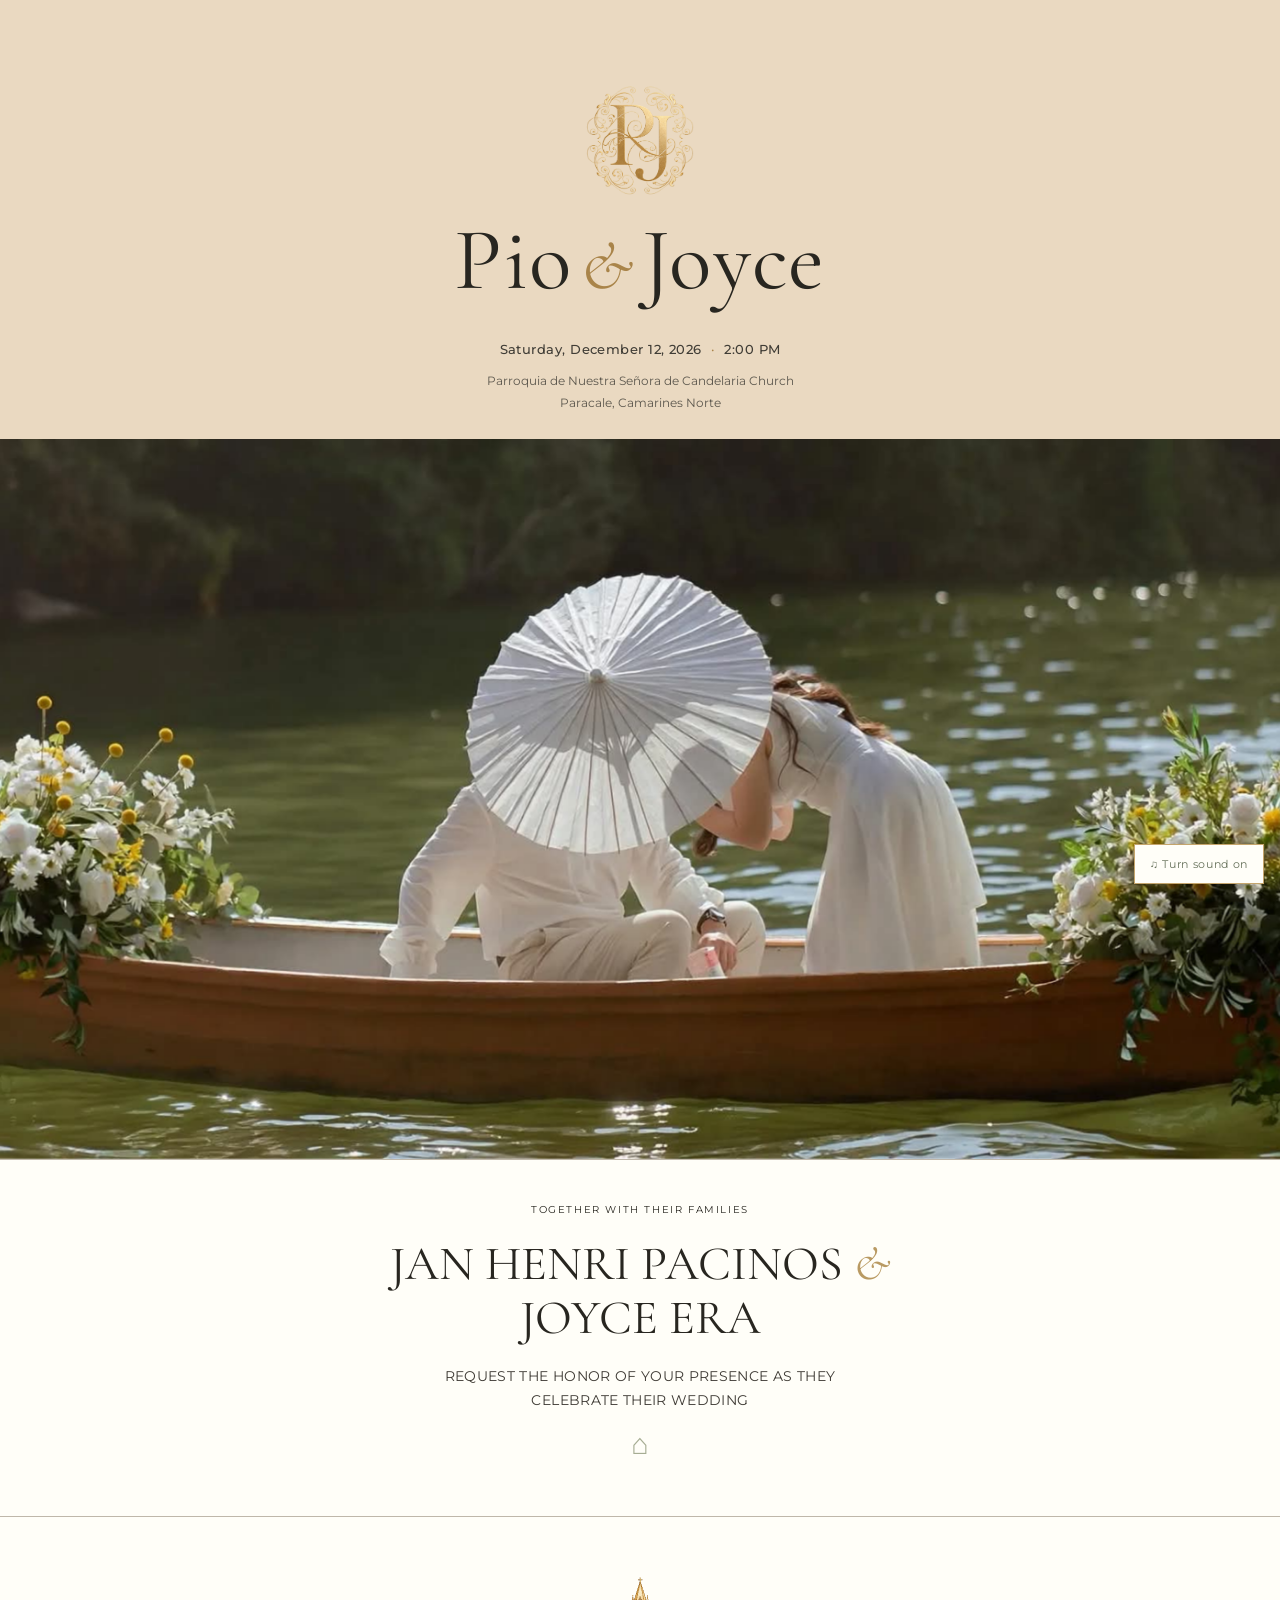
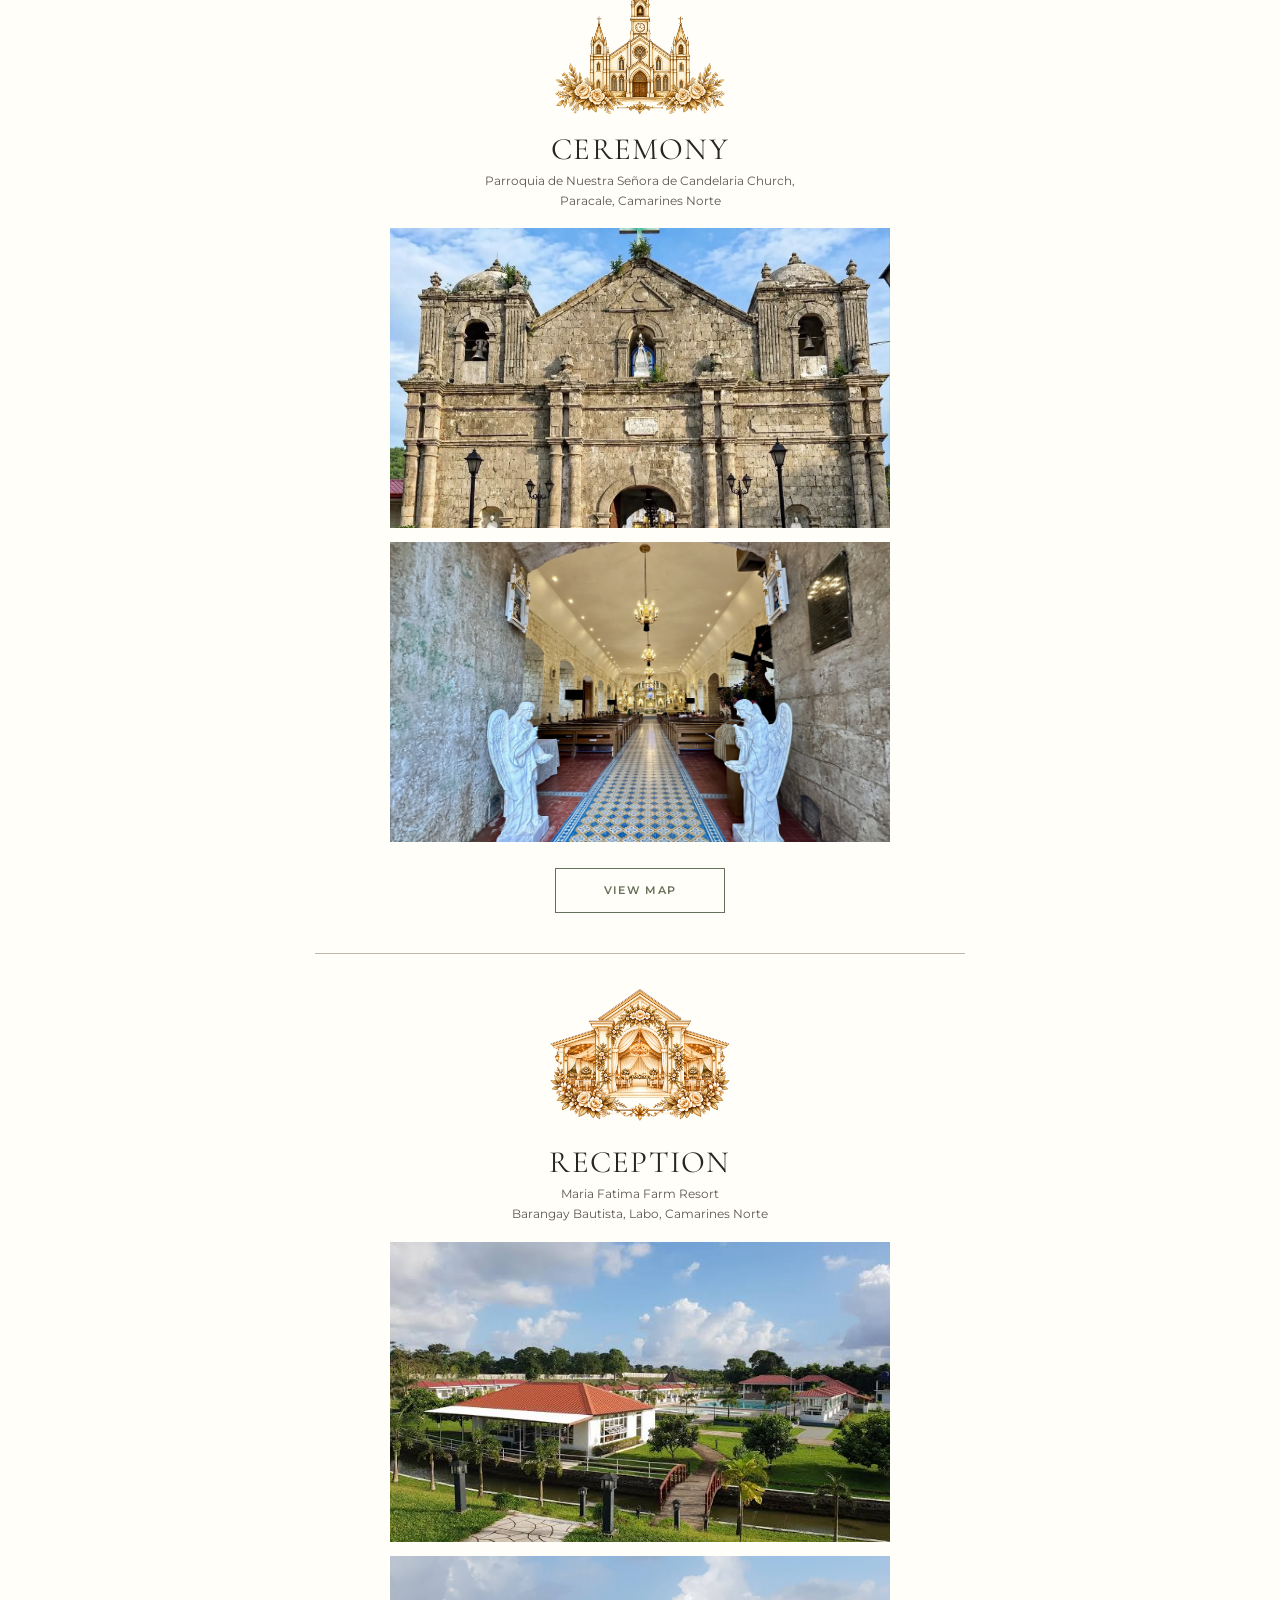
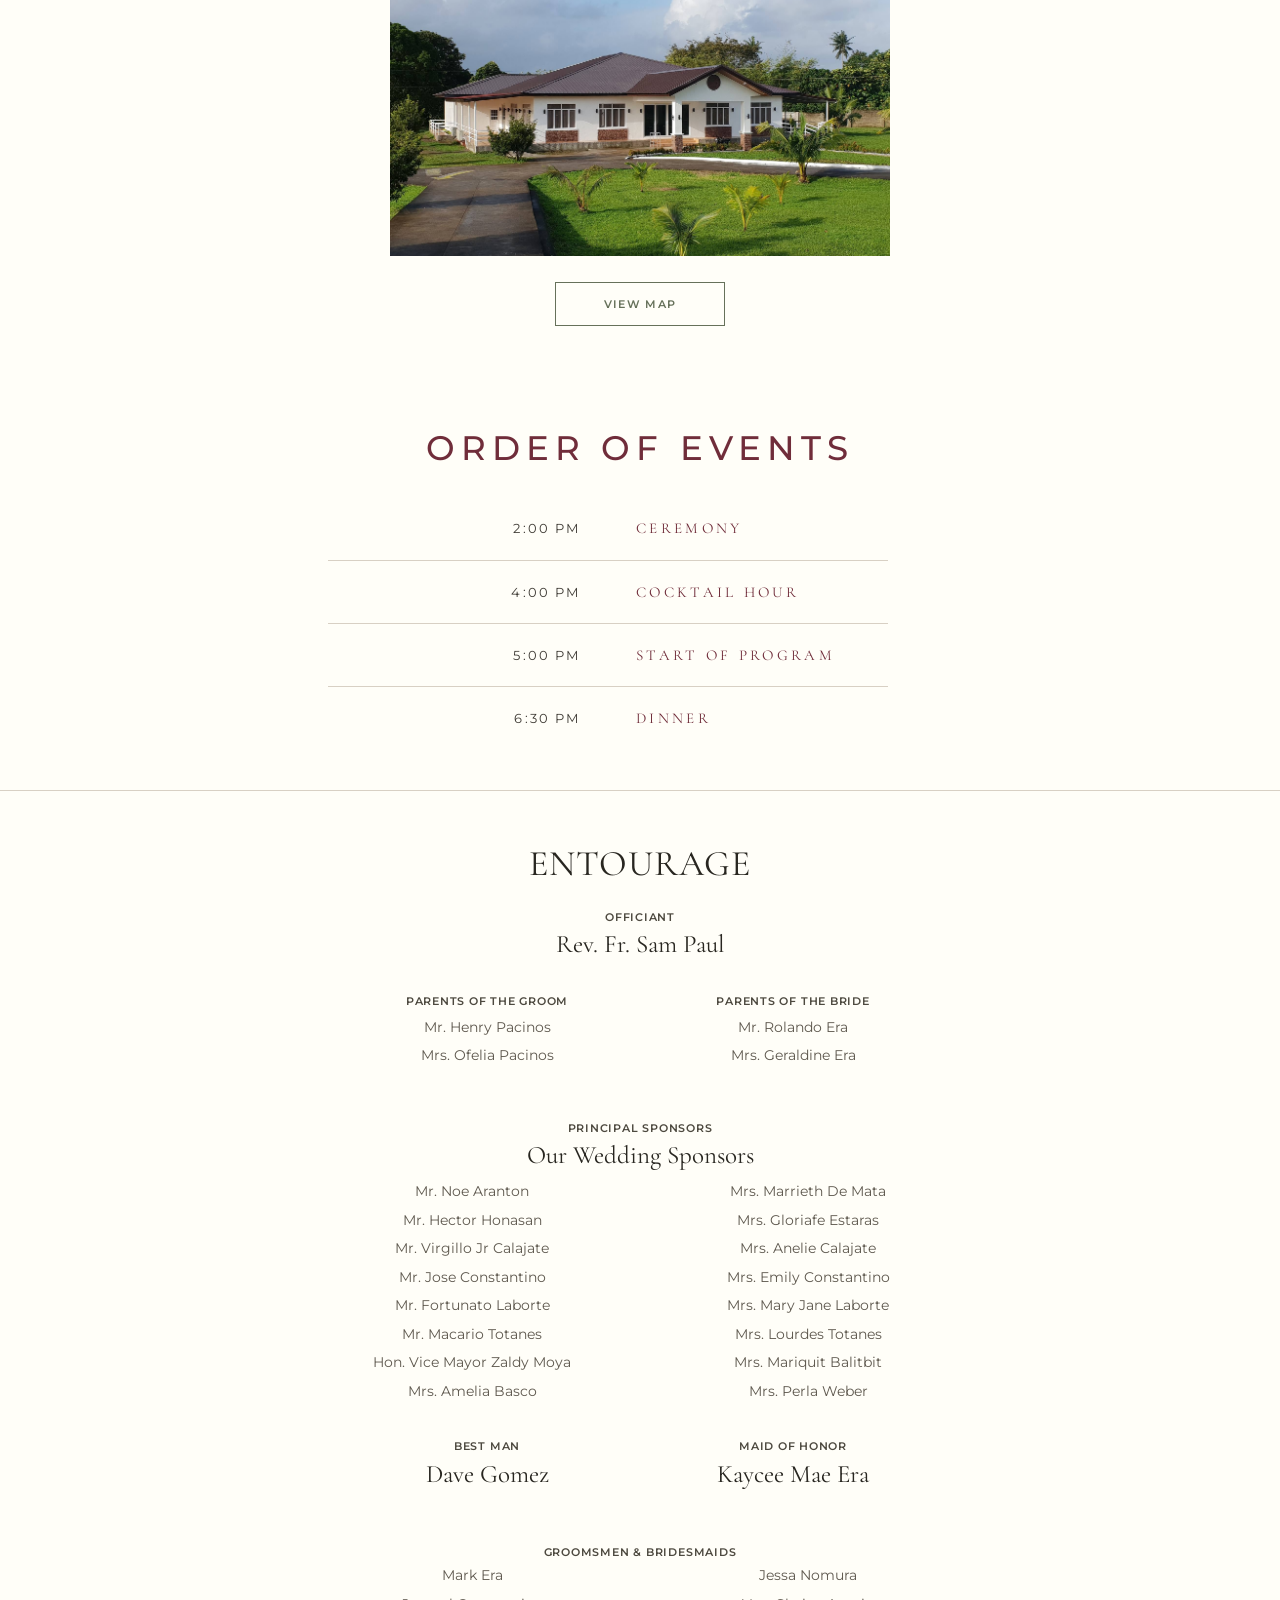
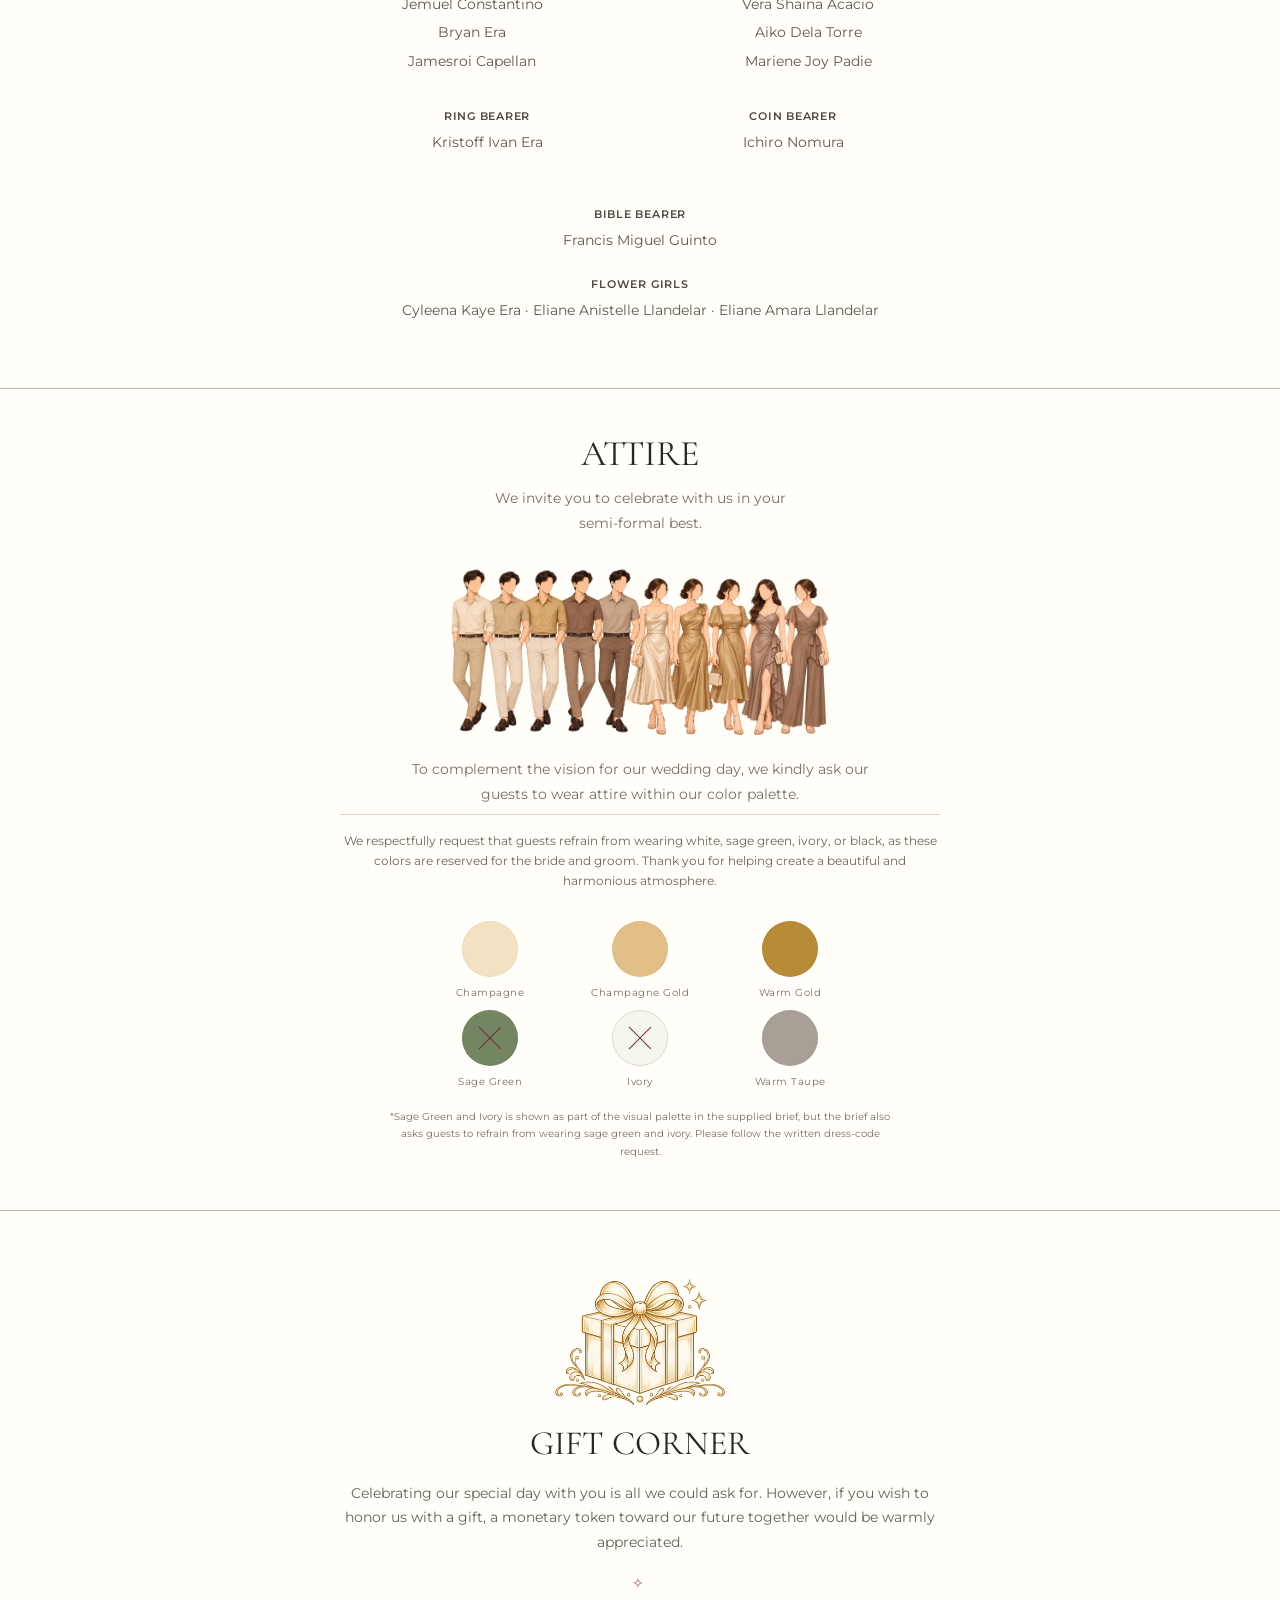
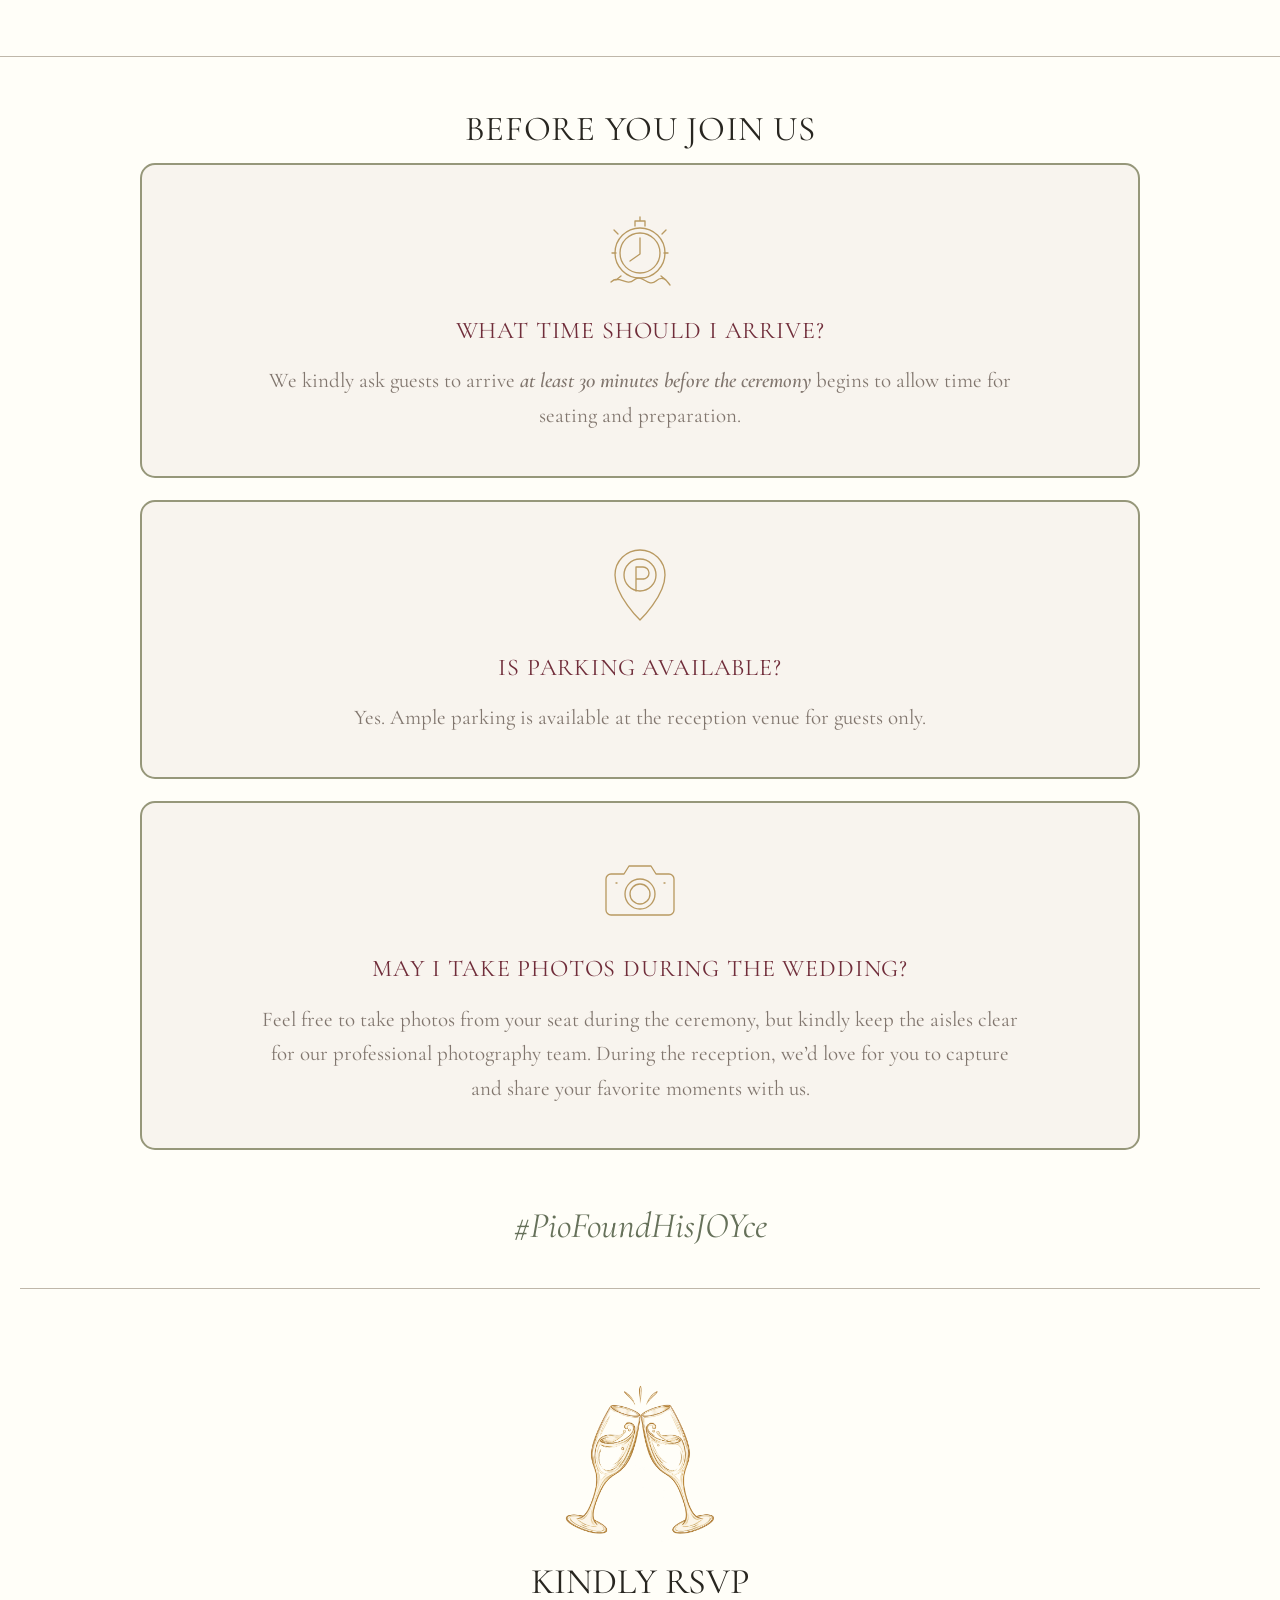
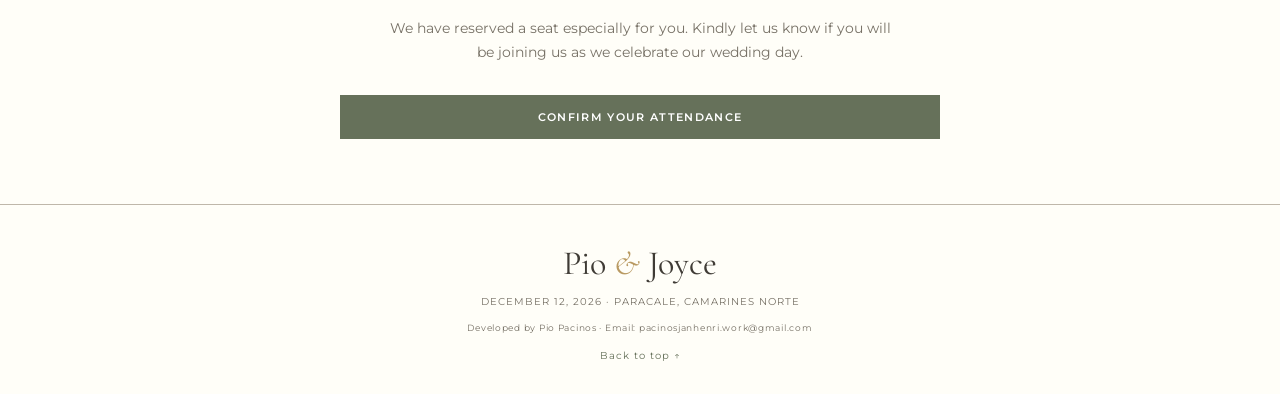
==== commit 9c8fc527: "Images" ====
--- a/index.html
+++ b/index.html
@@ -26,7 +26,7 @@
         <time class="hero-date" datetime="2026-12-12T14:00"><br>Saturday, December 12, 2026 <span>·</span> 2:00 PM</time>
         <p class="hero-place">Parroquia de Nuestra Señora de Candelaria Church<br>Paracale, Camarines Norte</p>
         <div class="hero-photo">
-          <img src="src/couple.jpg" alt="Pio and Joyce">
+          <img src="src/couple.png" alt="Pio and Joyce">
         </div>
       </div>
     </section>
@@ -45,7 +45,7 @@
           <div class="pdf-emblem"><img src="src/church-png.png" alt="Church illustration"></div>
           <h2>CEREMONY</h2>
           <p class="venue-address">Parroquia de Nuestra Señora de Candelaria Church,<br>Paracale, Camarines Norte</p>
-          <div class="pdf-photo"><img src="src/church-1.png" alt="Church photograph"></div>
+          <div class="pdf-photo"><img src="src/church.jpg" alt="Church photograph"></div>
           <div class="pdf-photo"><img src="src/church-2.png" alt="Church photograph"></div>
           <a class="btn btn-outline" target="_blank" rel="noopener" href="https://maps.app.goo.gl/7BkoZcPdxUQvy7si7">View Map</a>
         </article>
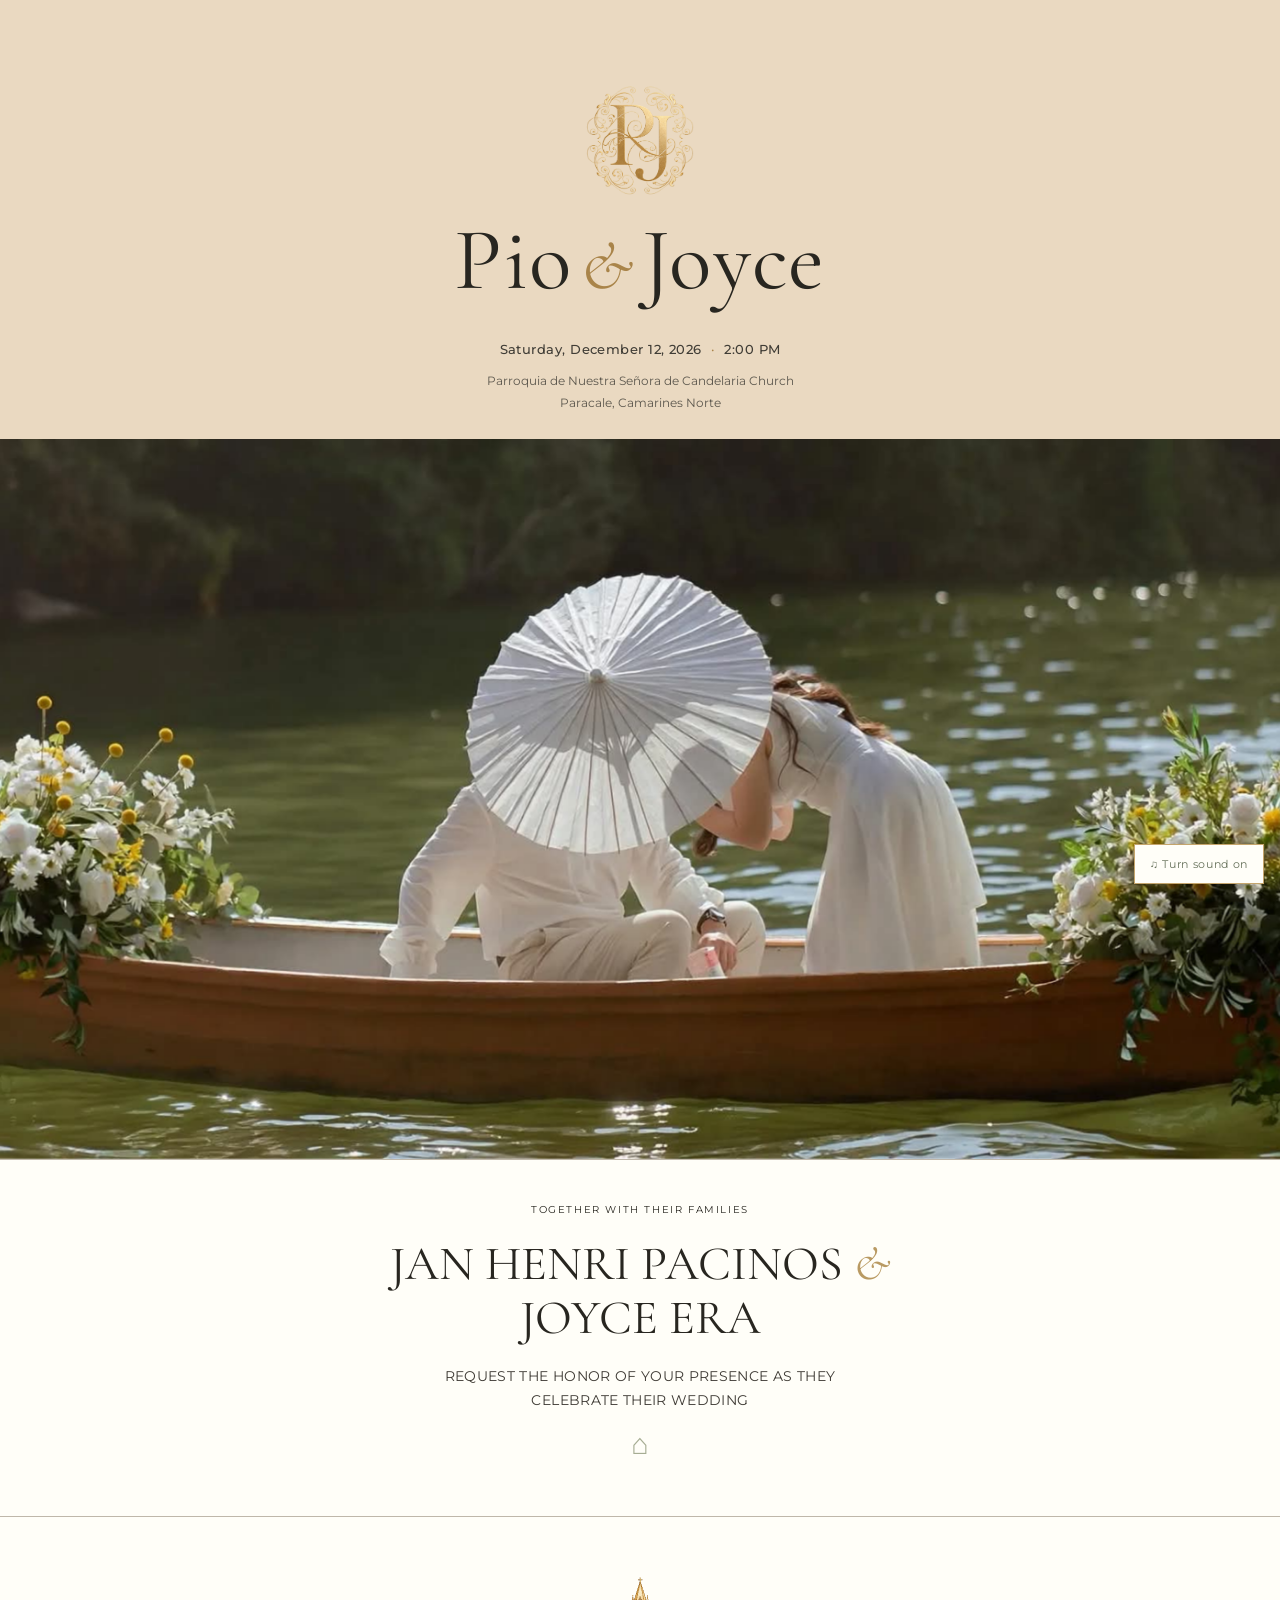
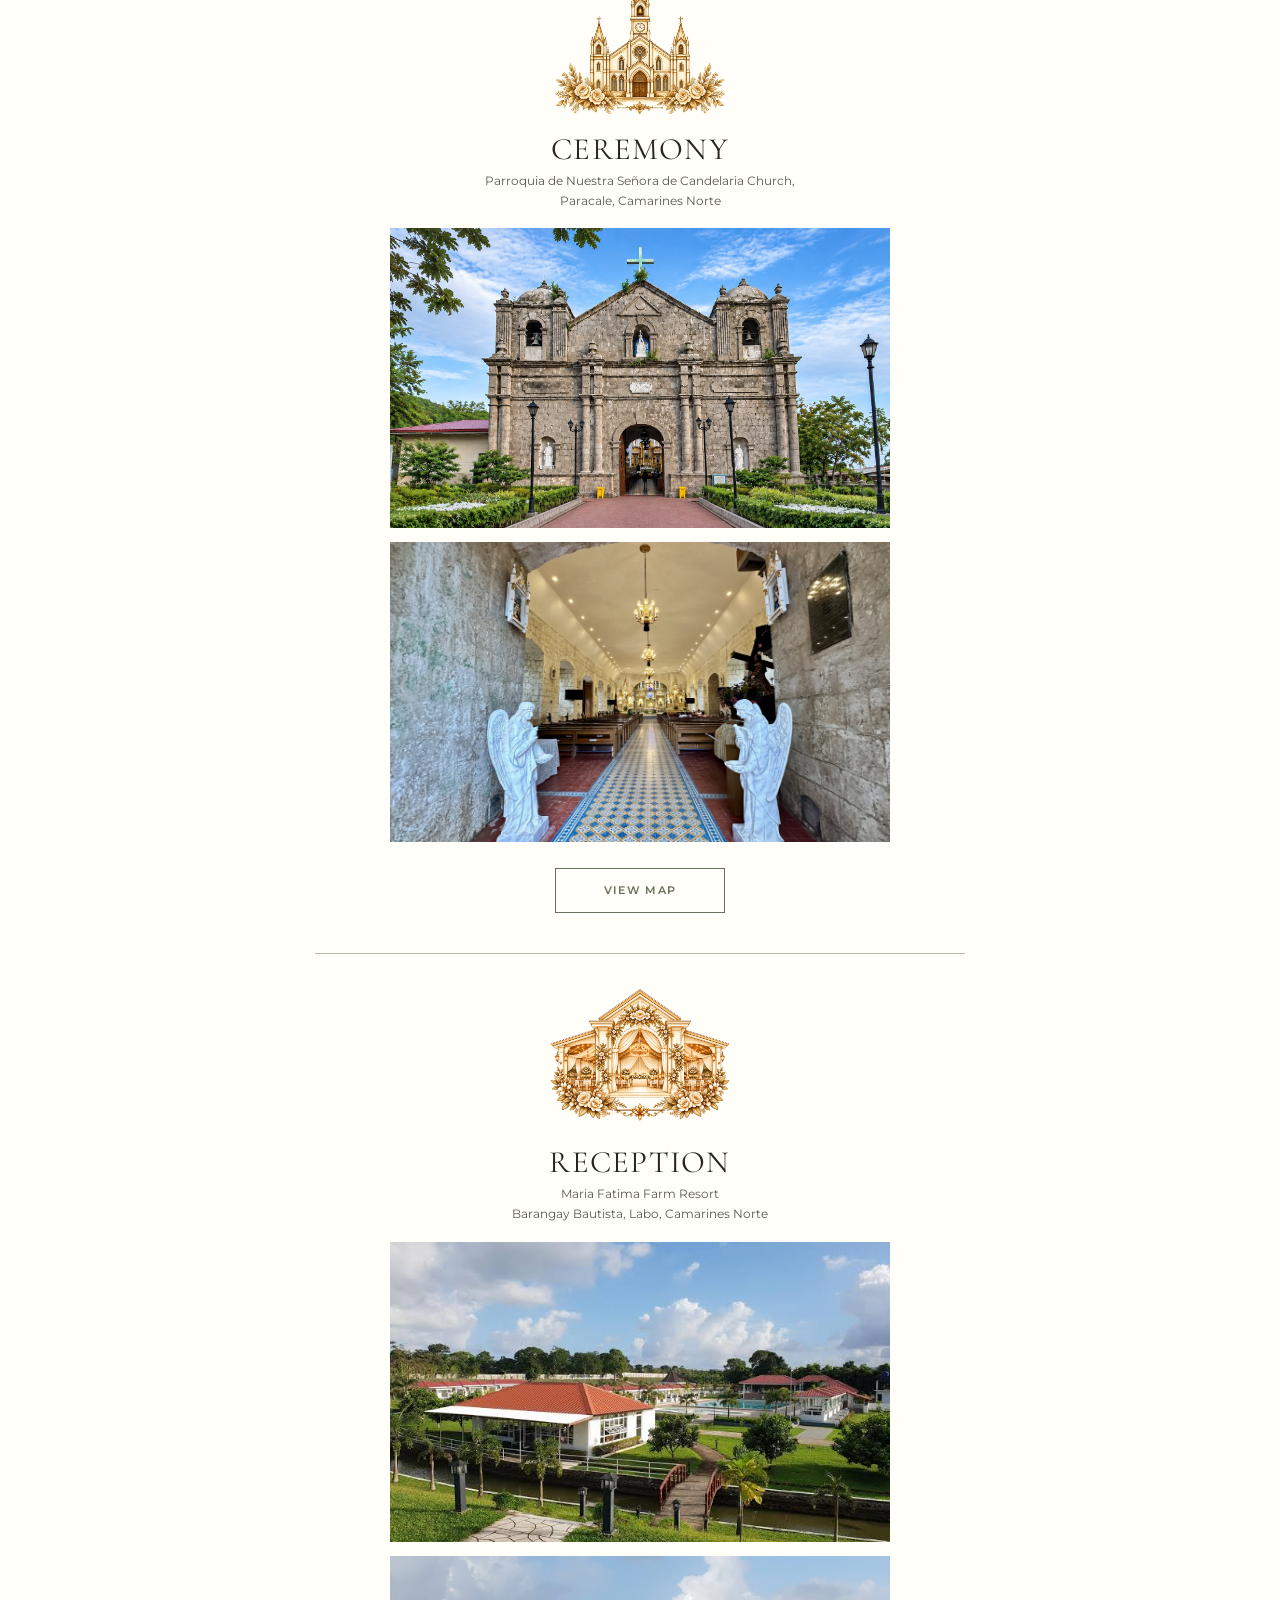
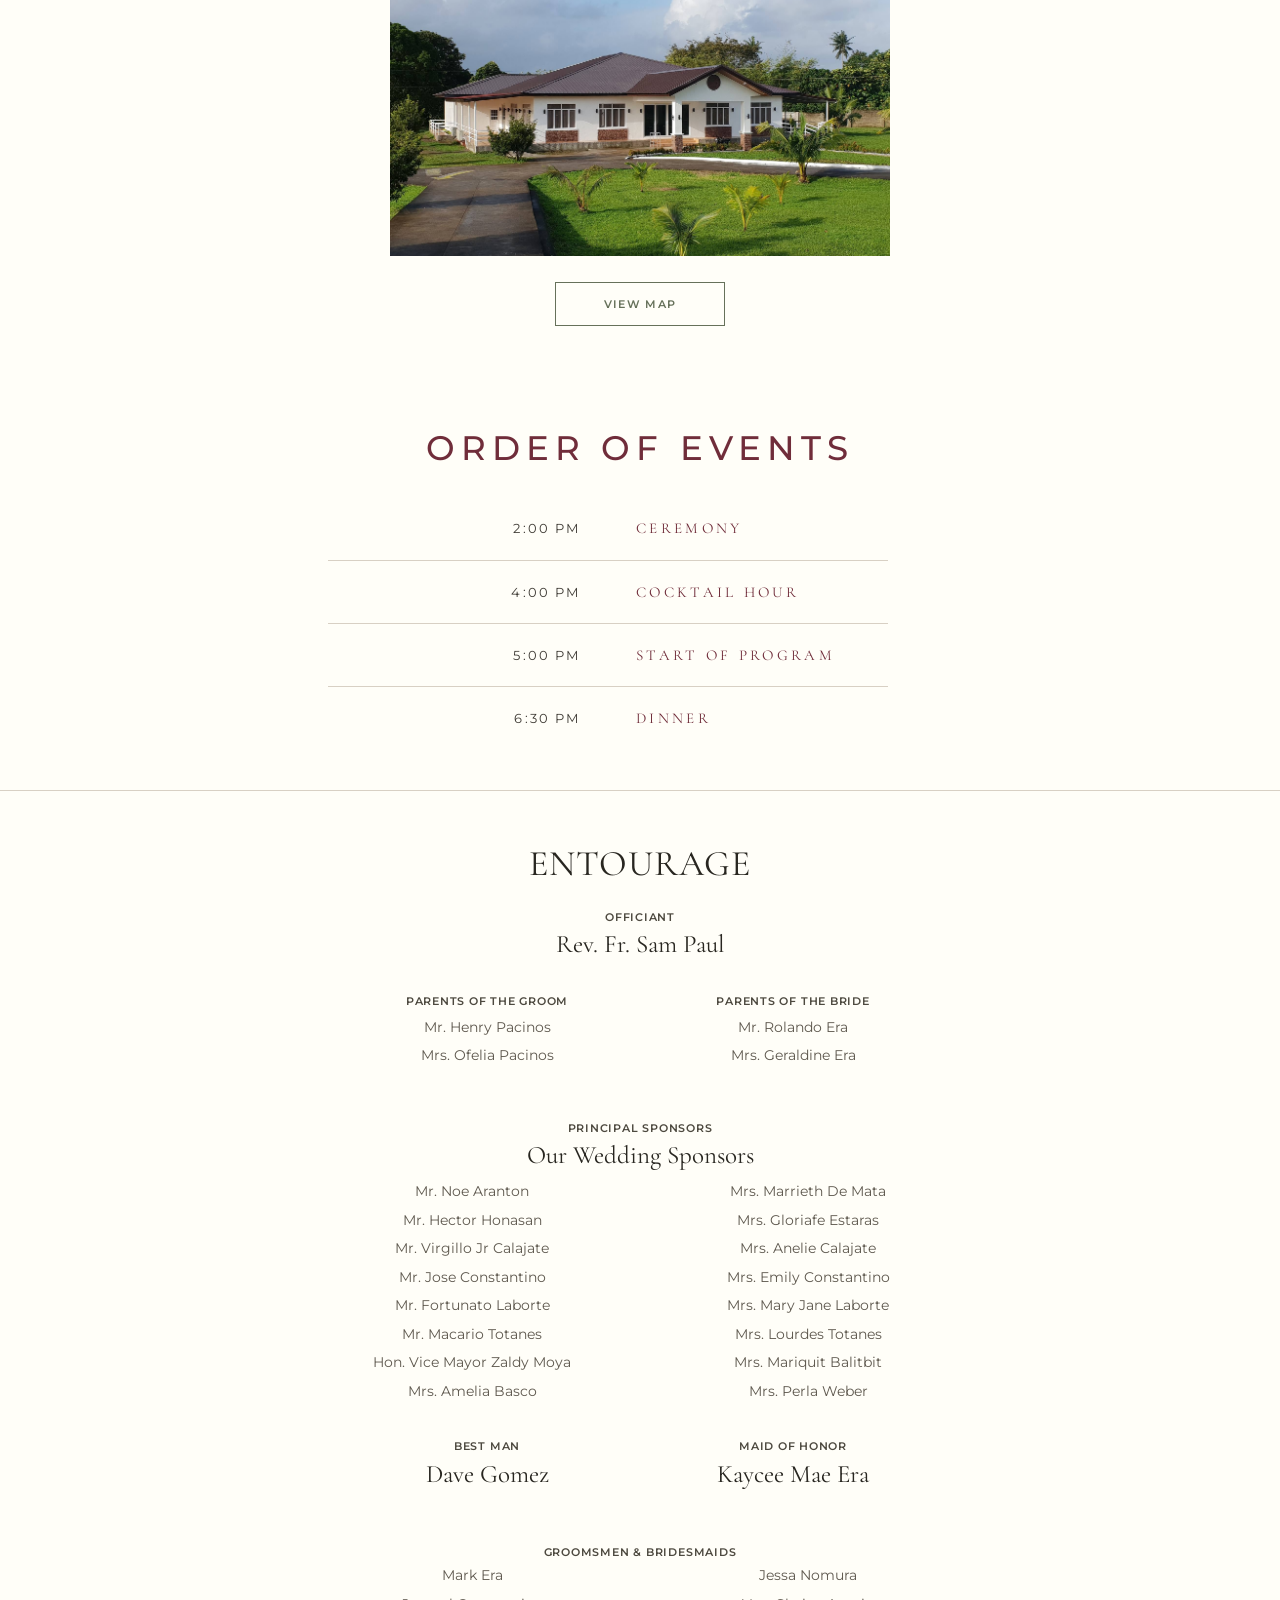
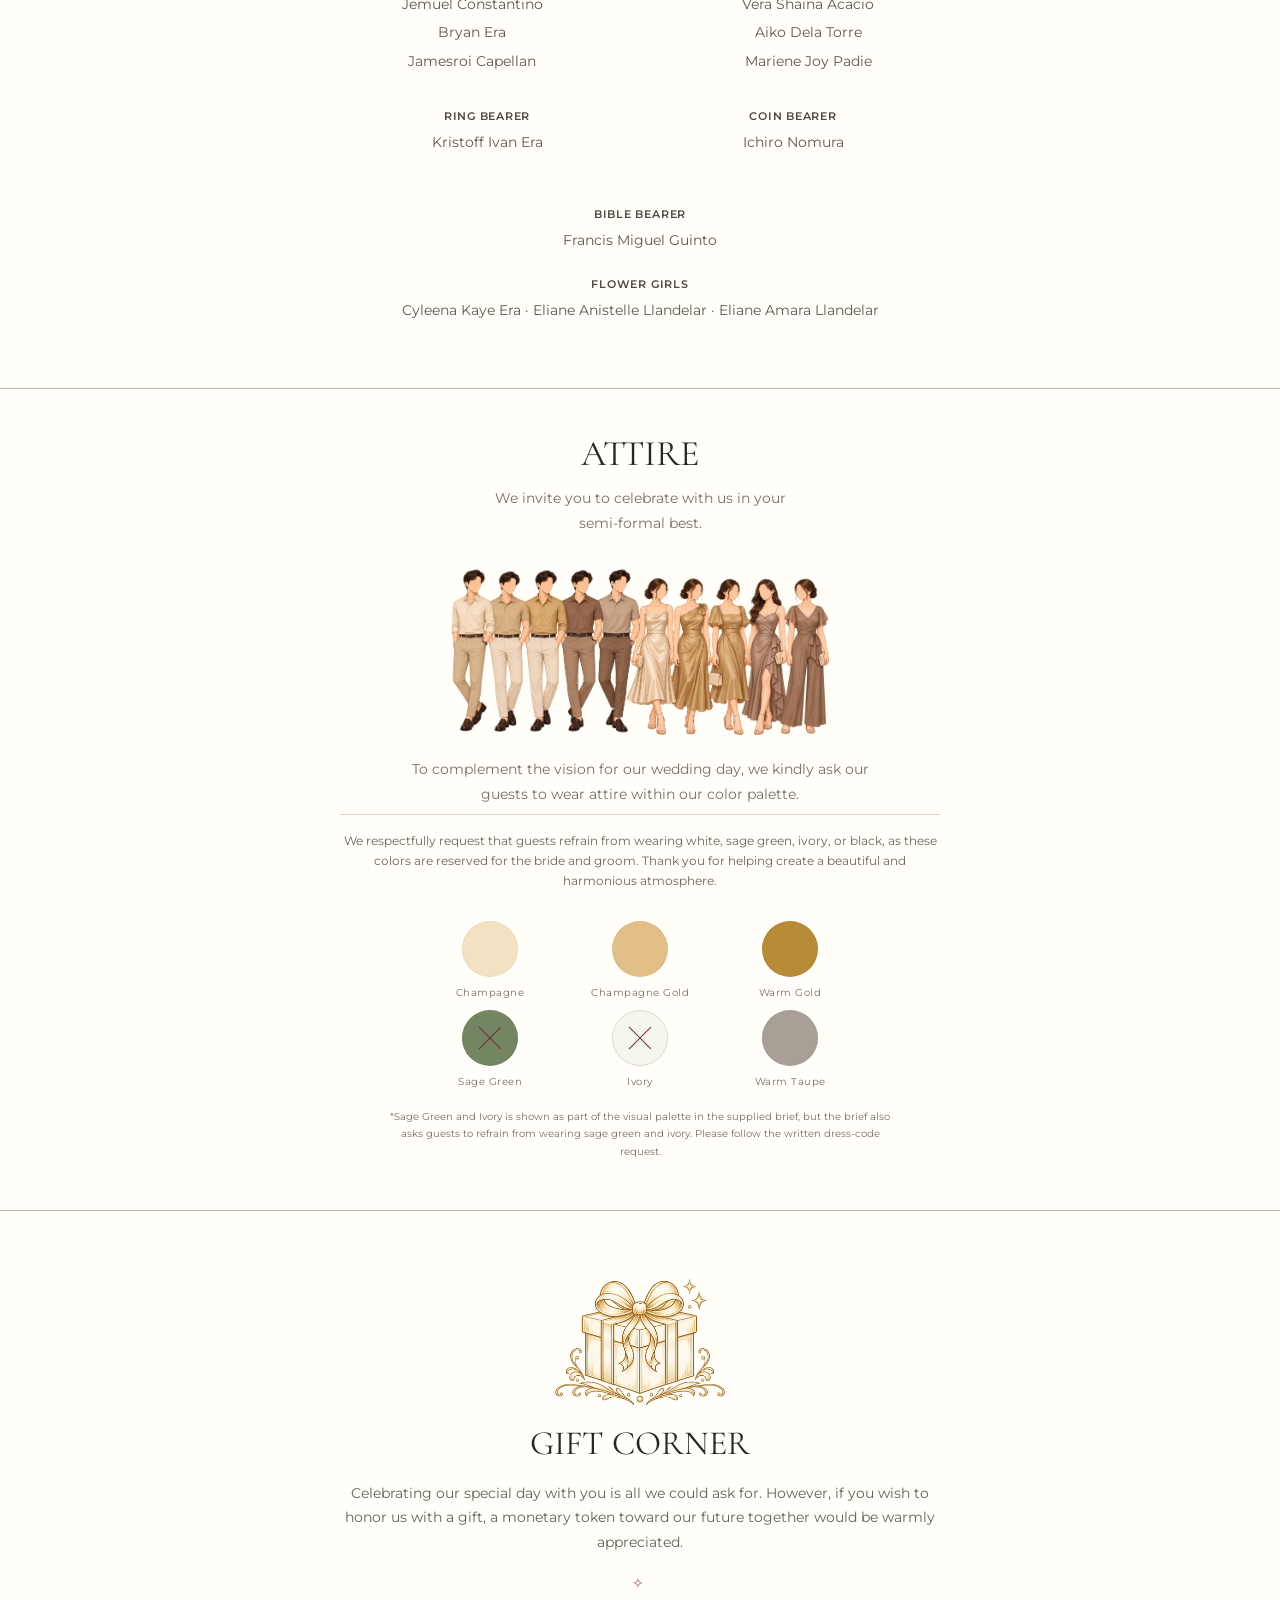
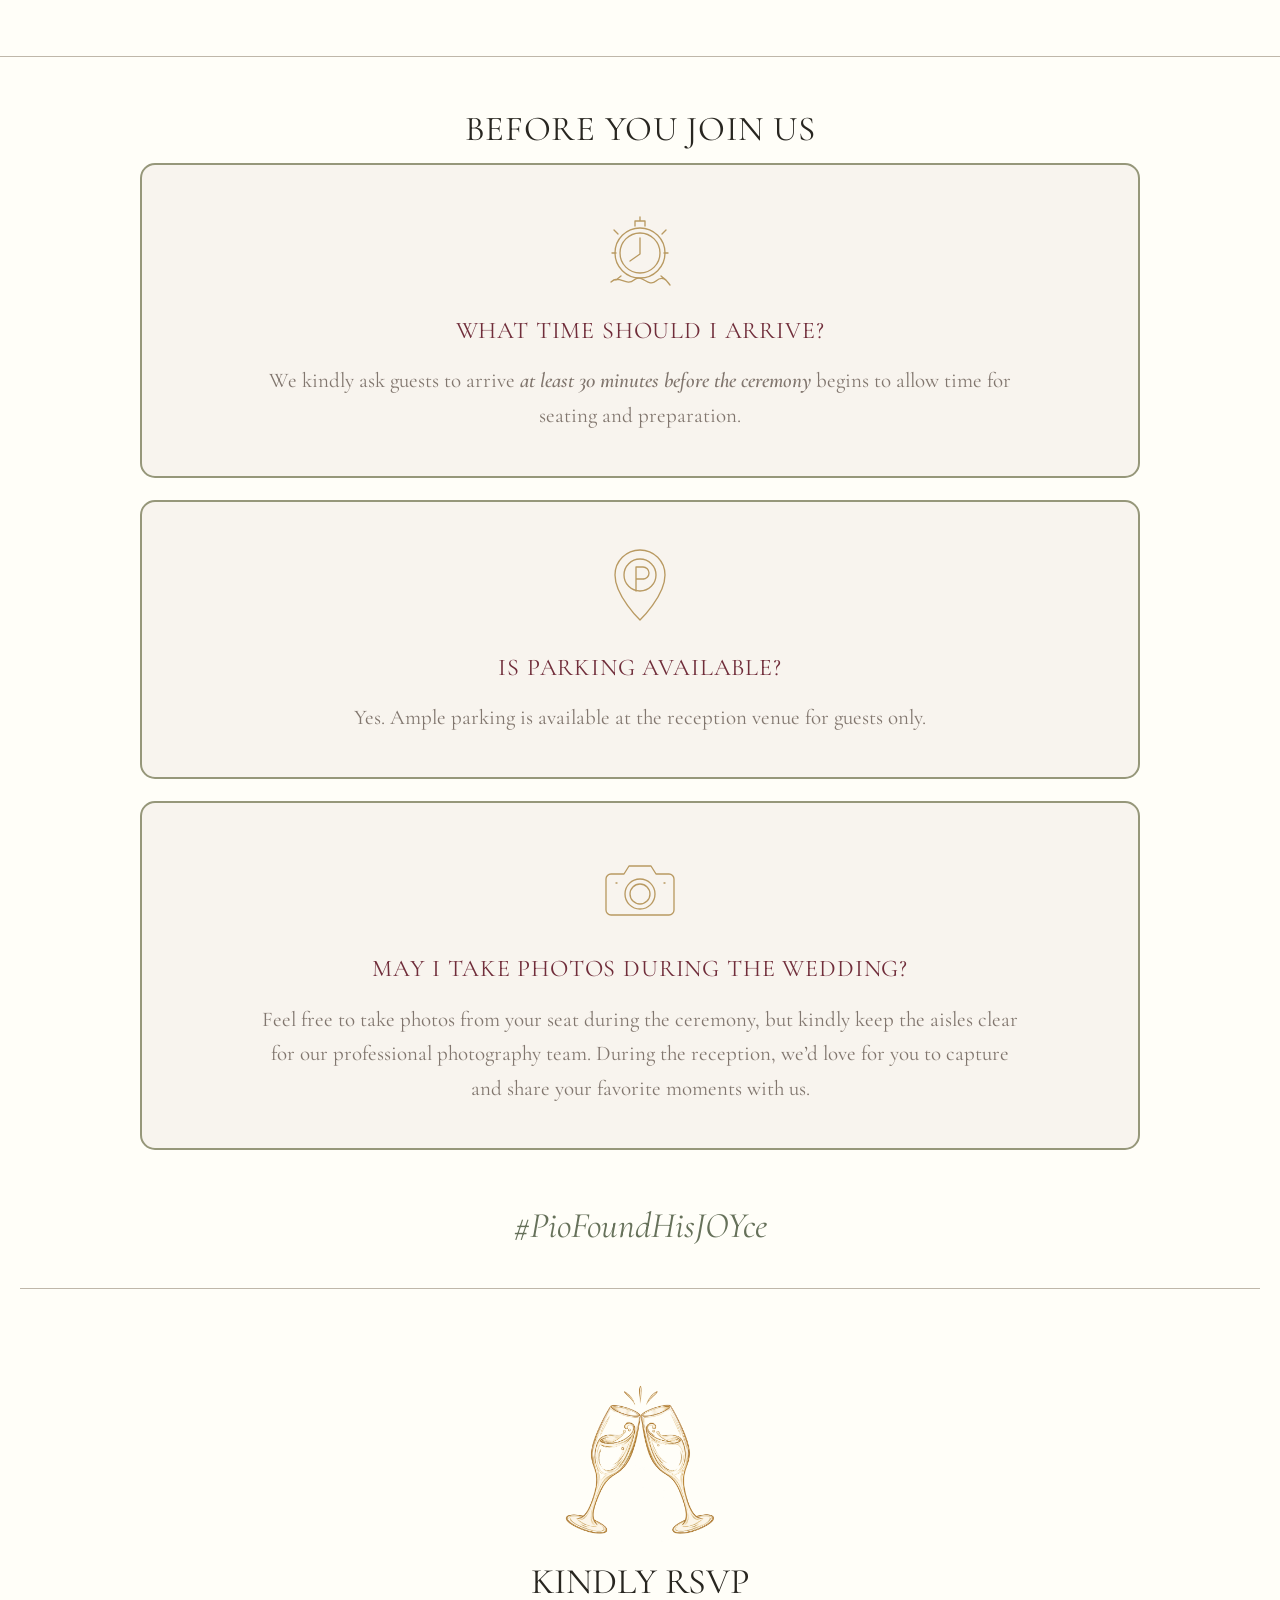
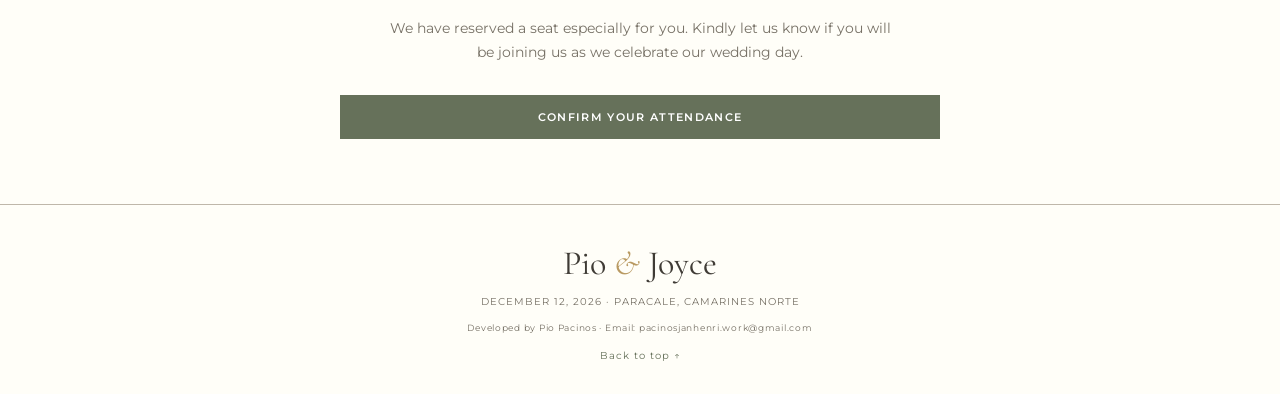
==== commit c8657bd0: "updated church image" ====
--- a/index.html
+++ b/index.html
@@ -45,7 +45,7 @@
           <div class="pdf-emblem"><img src="src/church-png.png" alt="Church illustration"></div>
           <h2>CEREMONY</h2>
           <p class="venue-address">Parroquia de Nuestra Señora de Candelaria Church,<br>Paracale, Camarines Norte</p>
-          <div class="pdf-photo"><img src="src/church.jpg" alt="Church photograph"></div>
+          <div class="pdf-photo"><img src="src/church.png" alt="Church photograph"></div>
           <div class="pdf-photo"><img src="src/church-2.png" alt="Church photograph"></div>
           <a class="btn btn-outline" target="_blank" rel="noopener" href="https://maps.app.goo.gl/7BkoZcPdxUQvy7si7">View Map</a>
         </article>
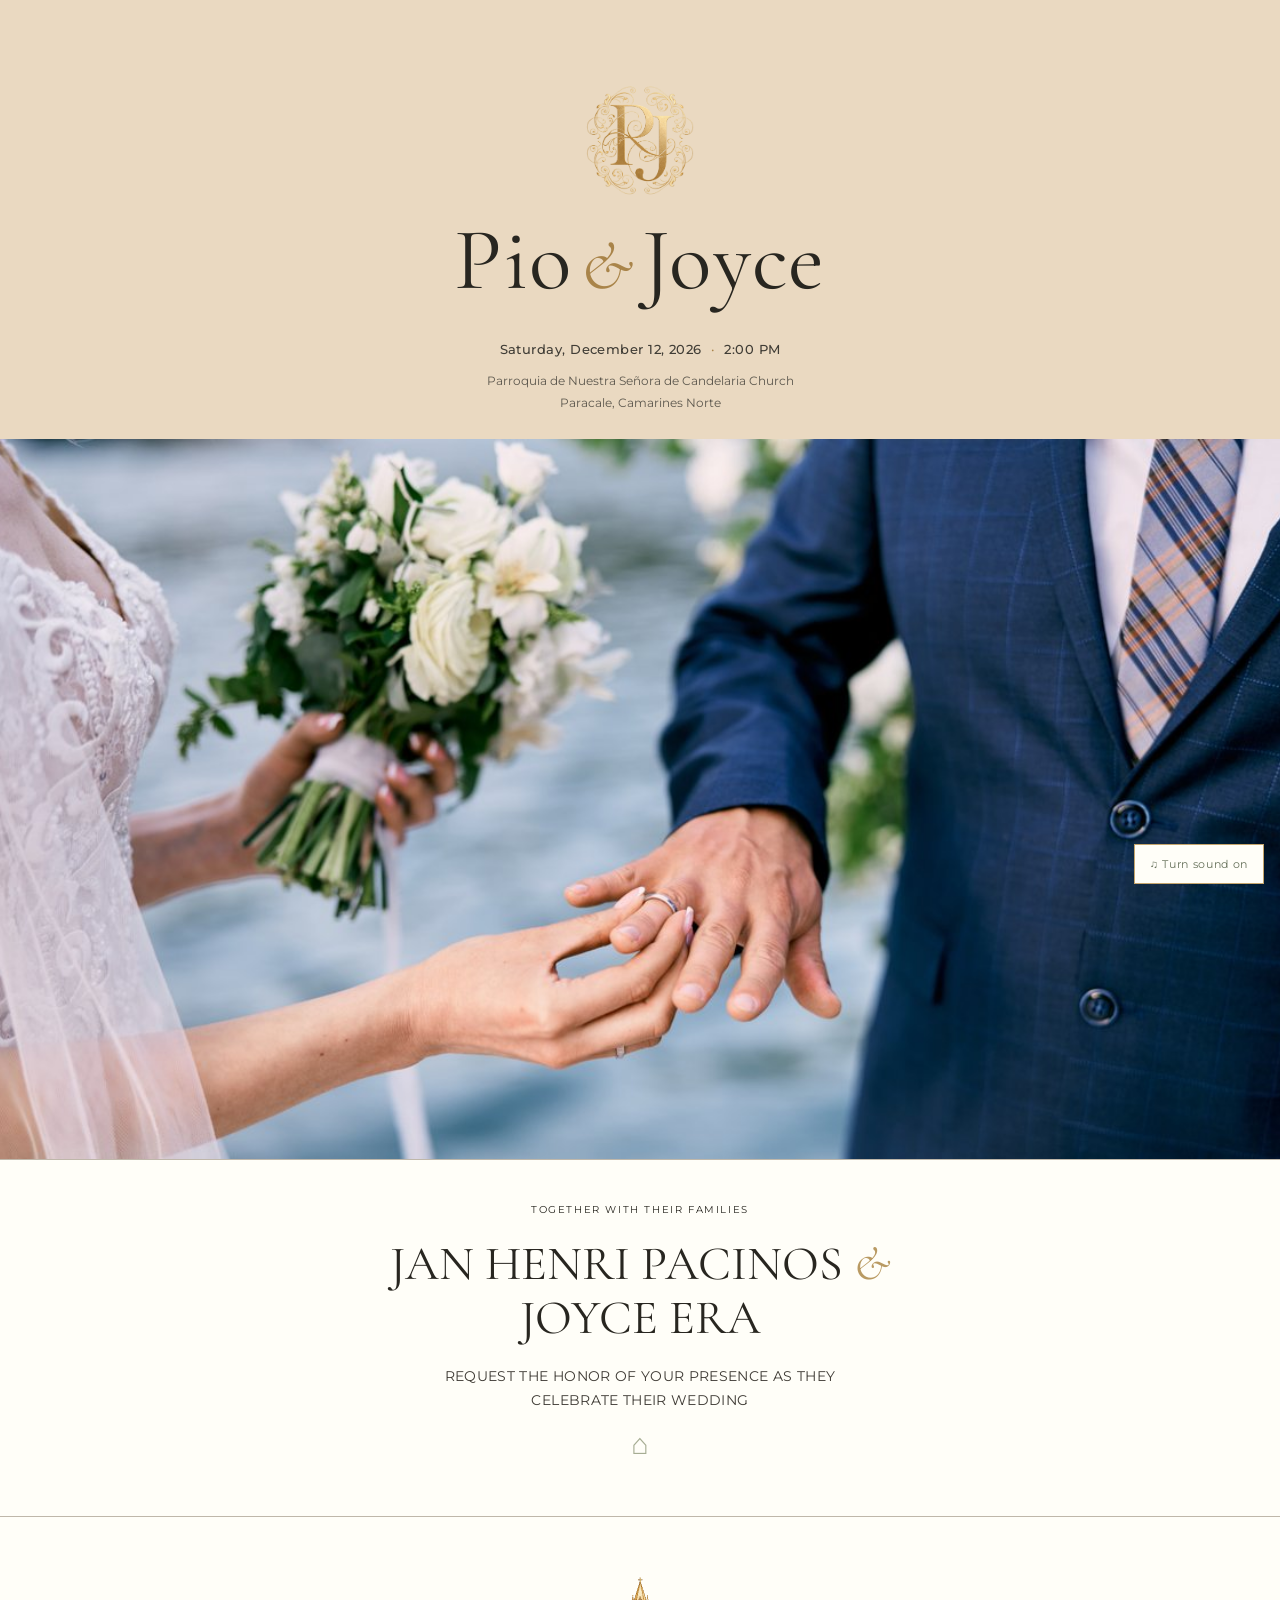
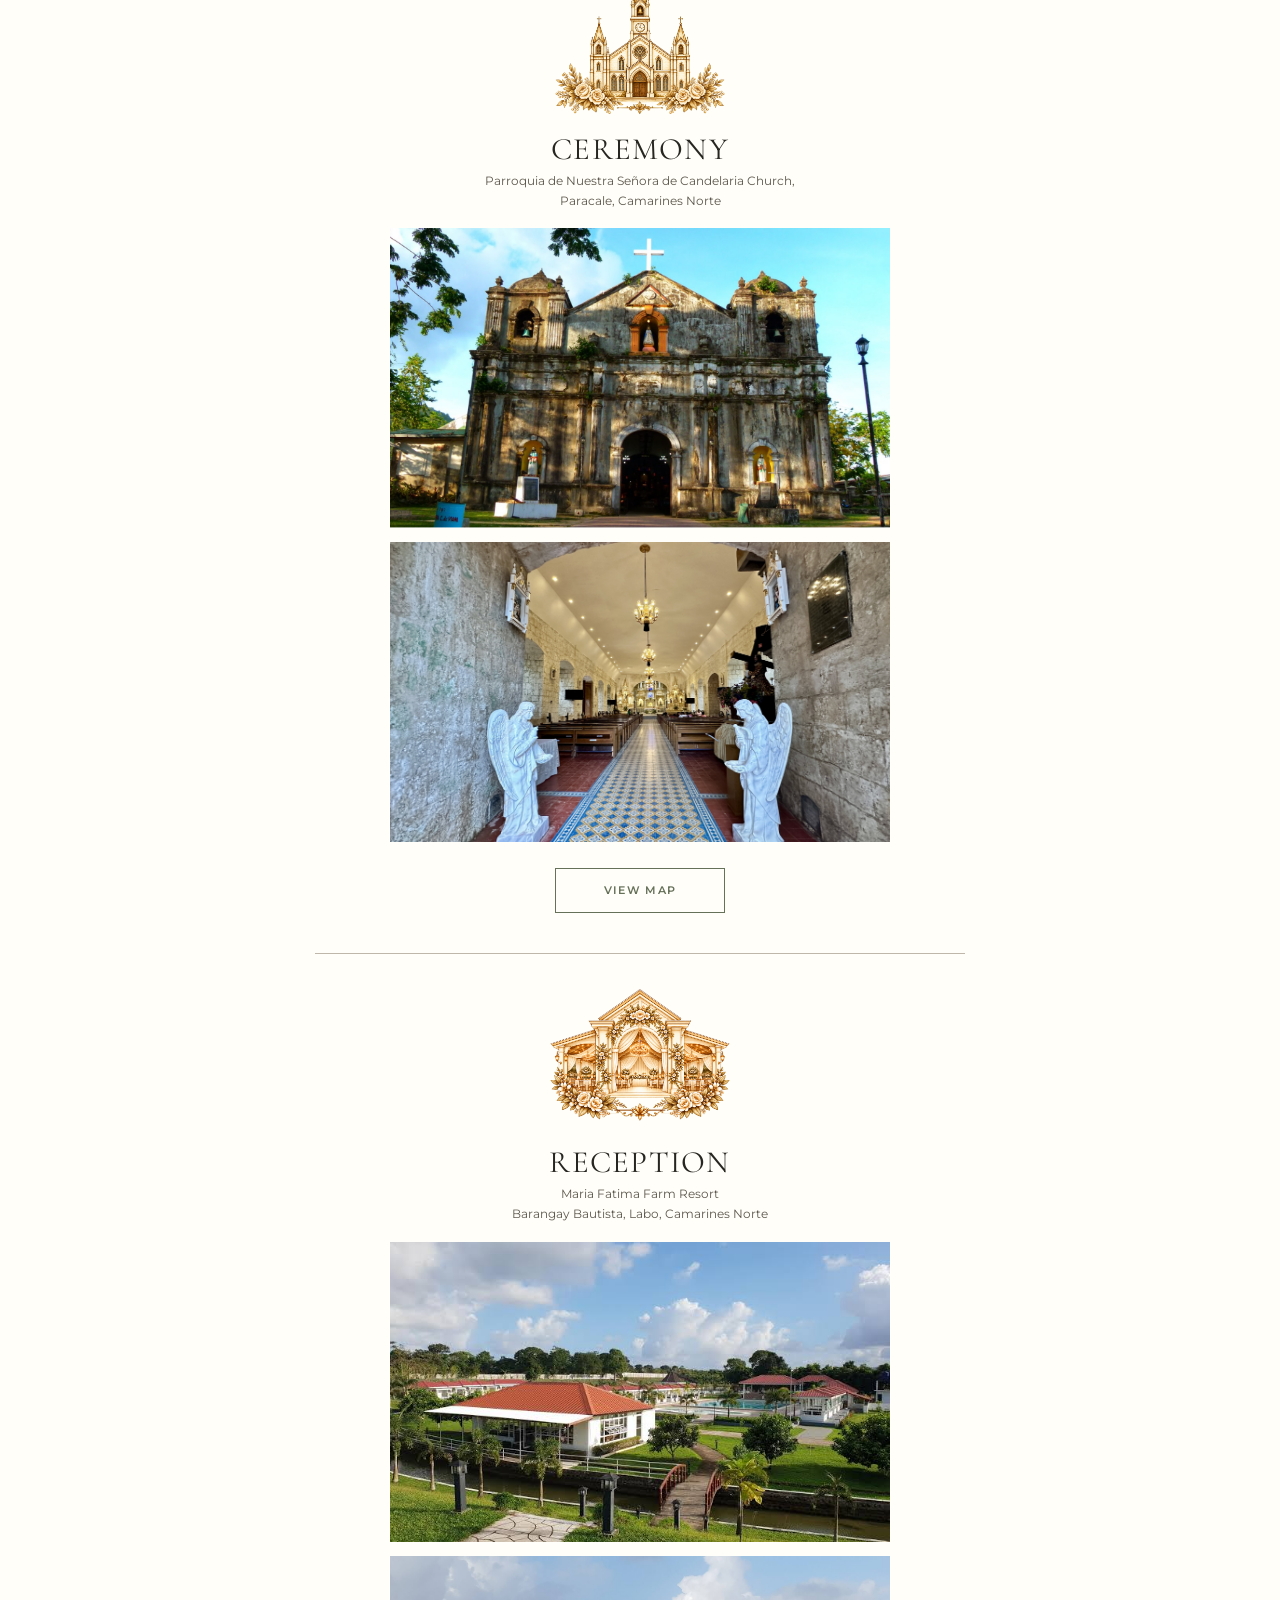
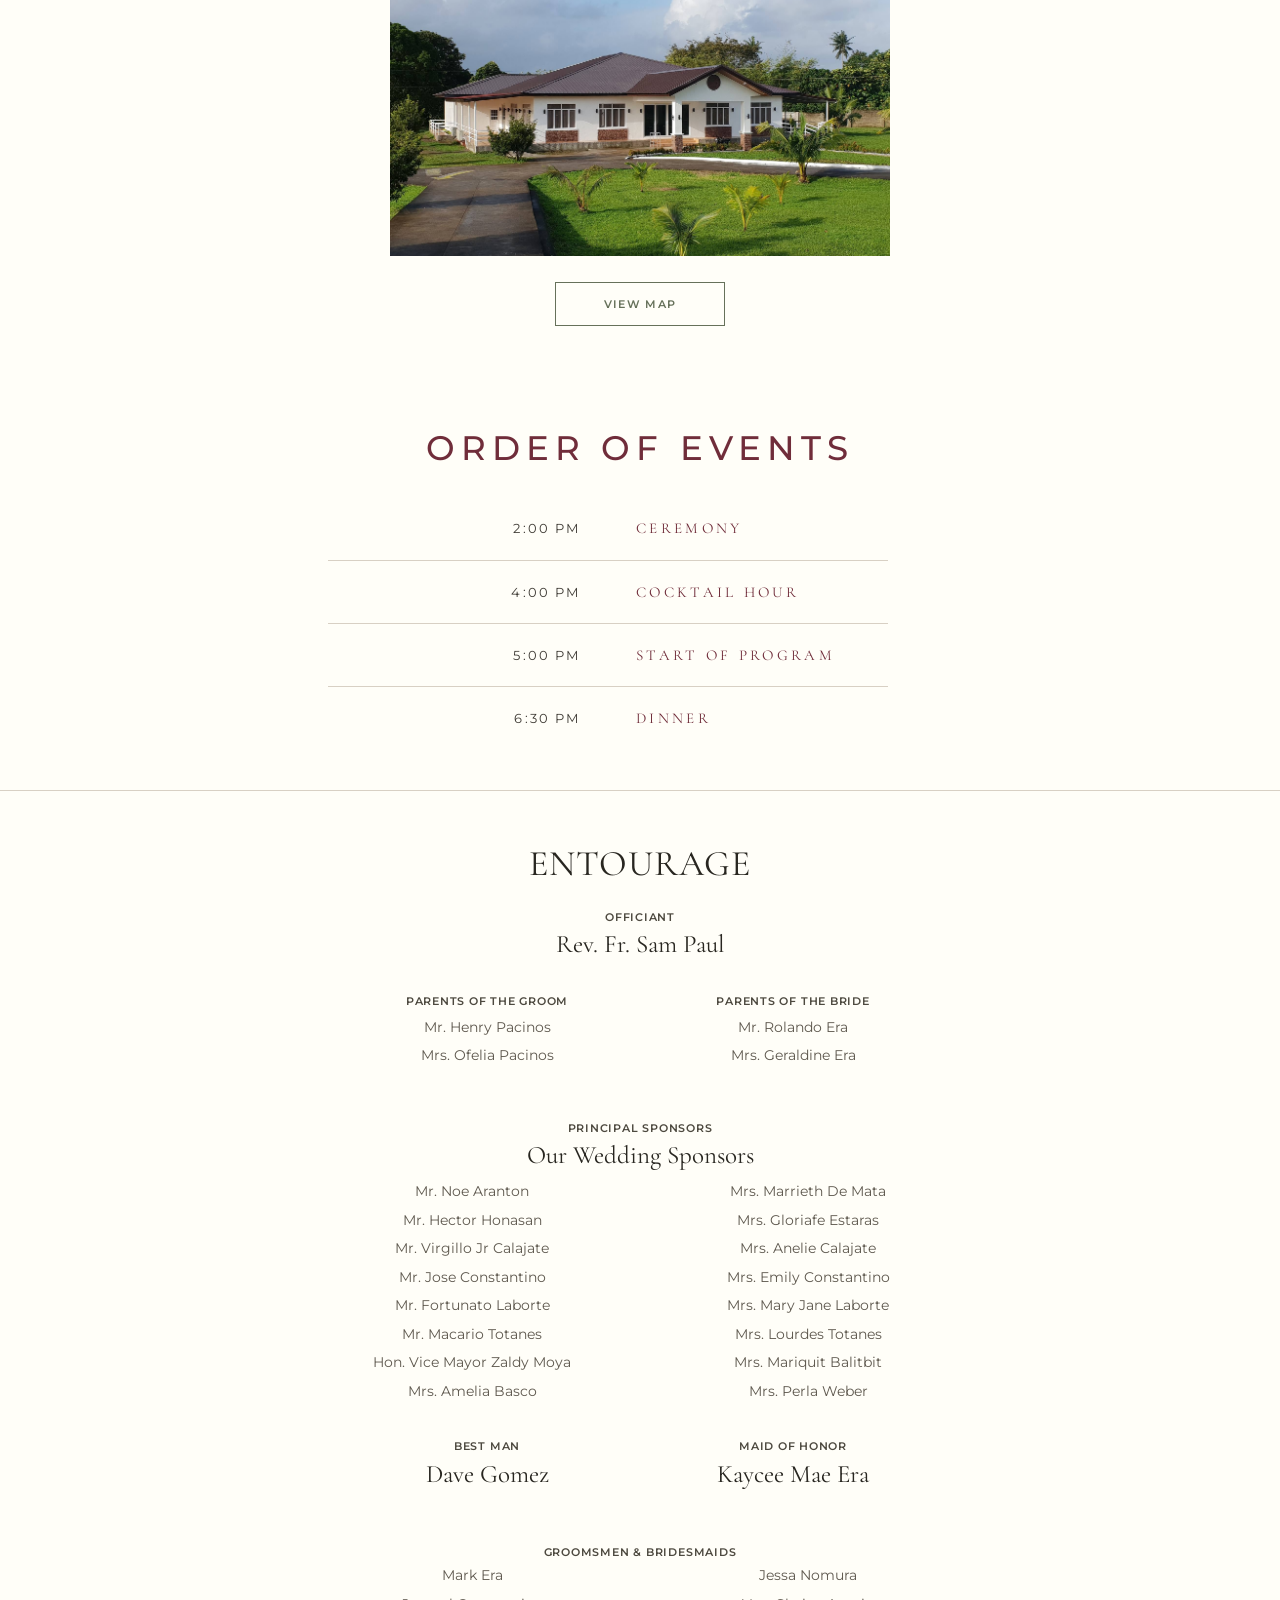
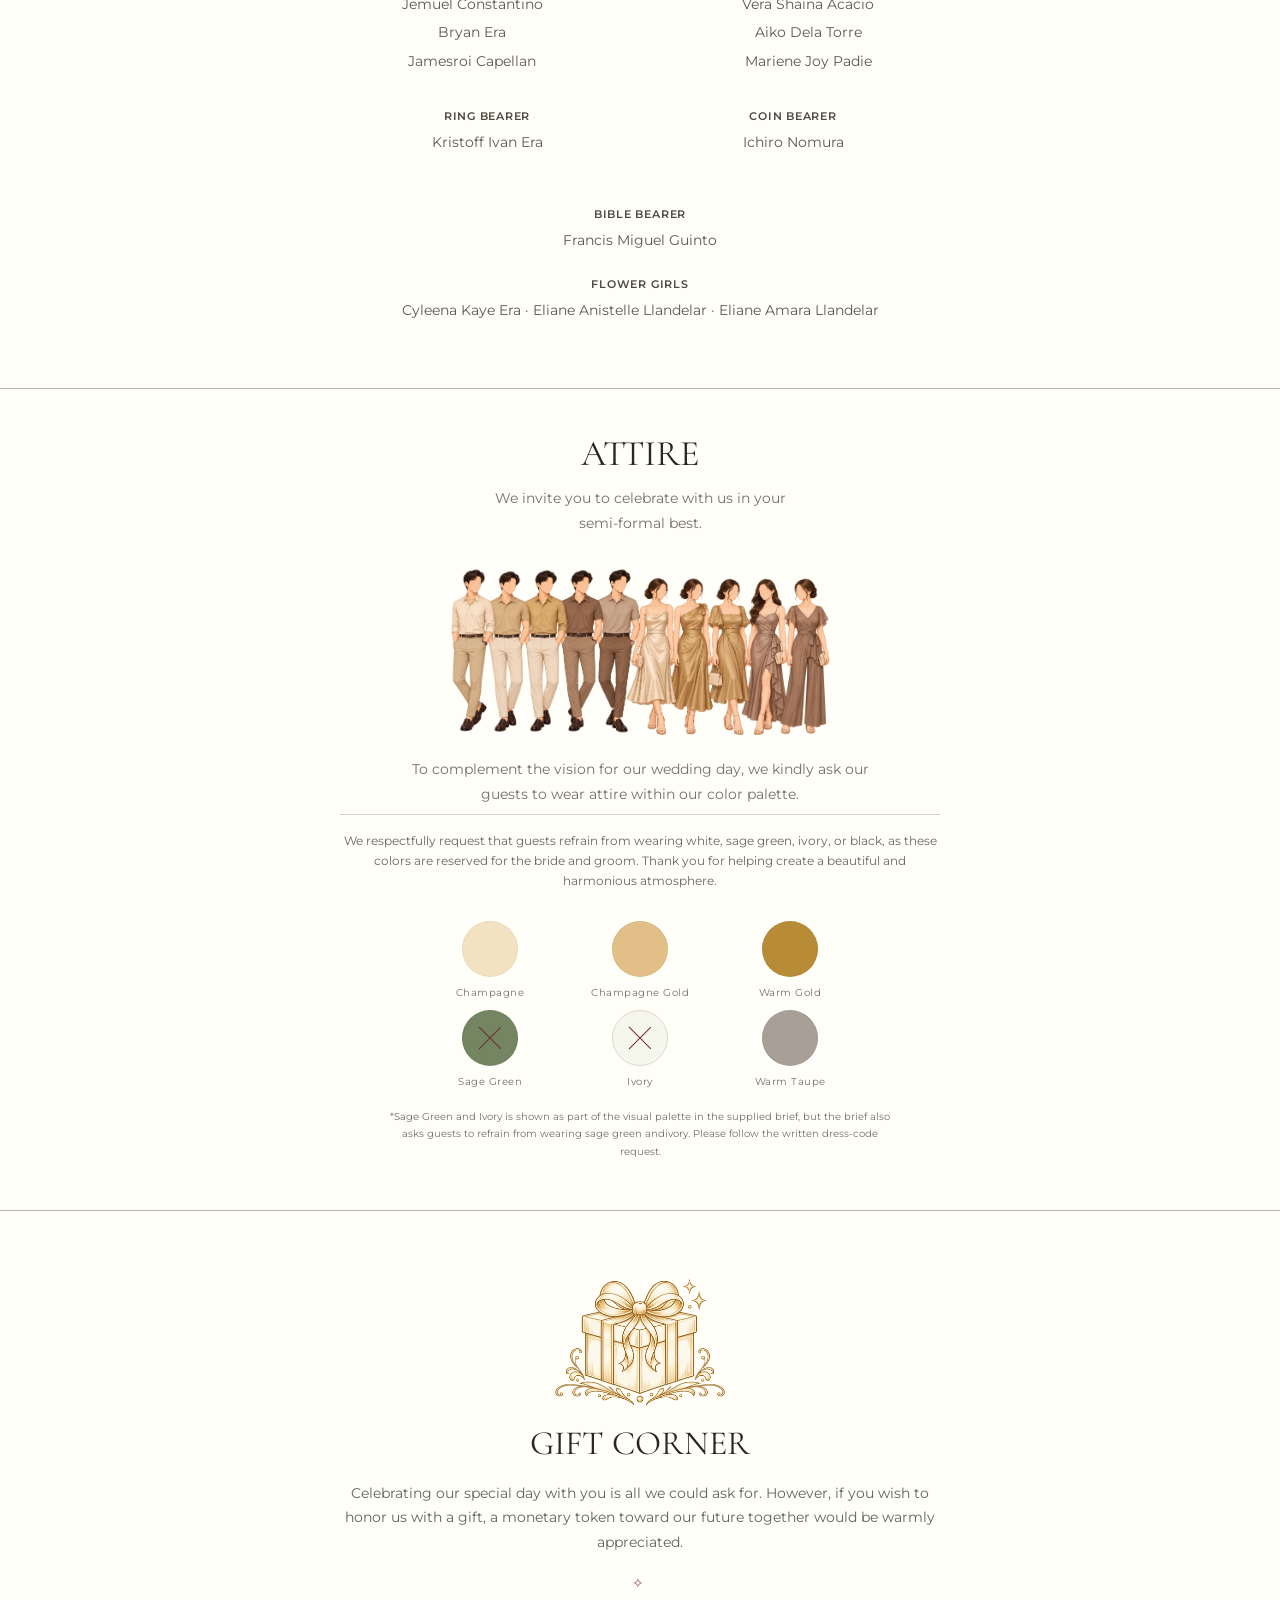
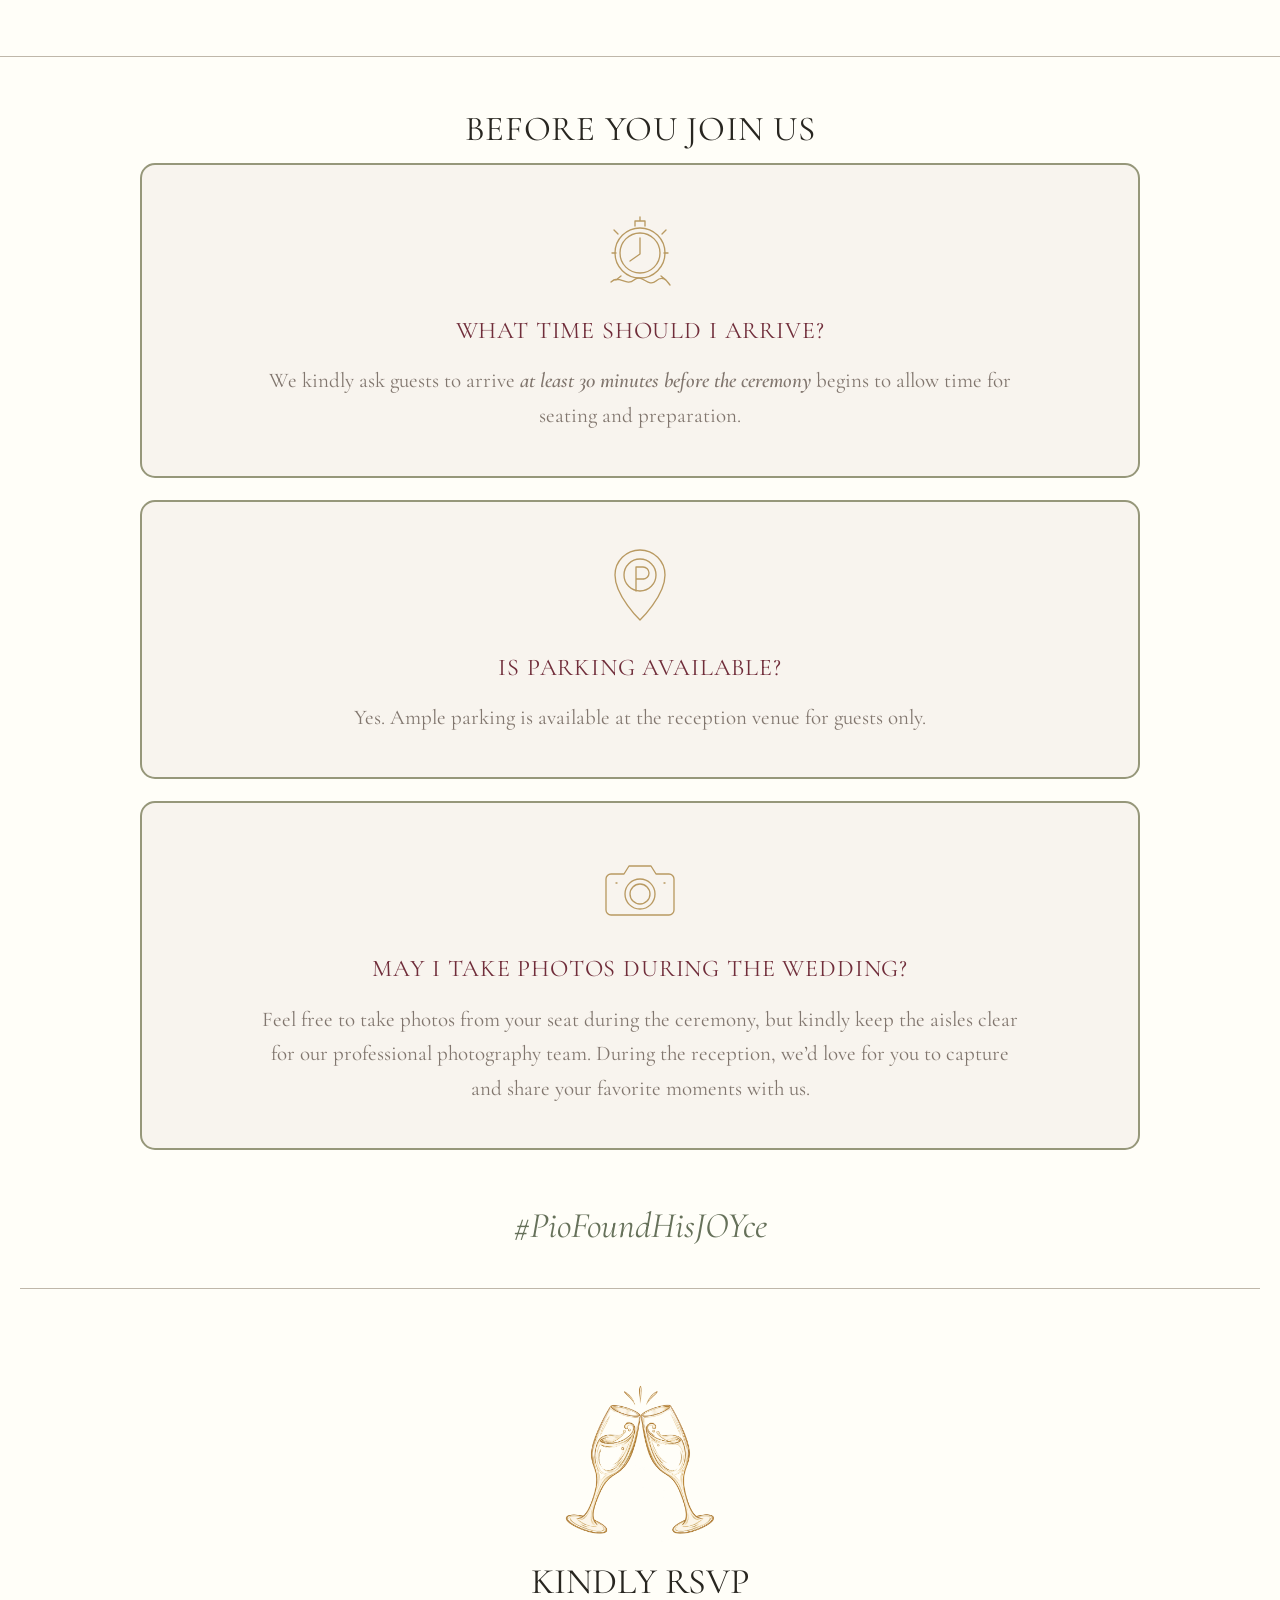
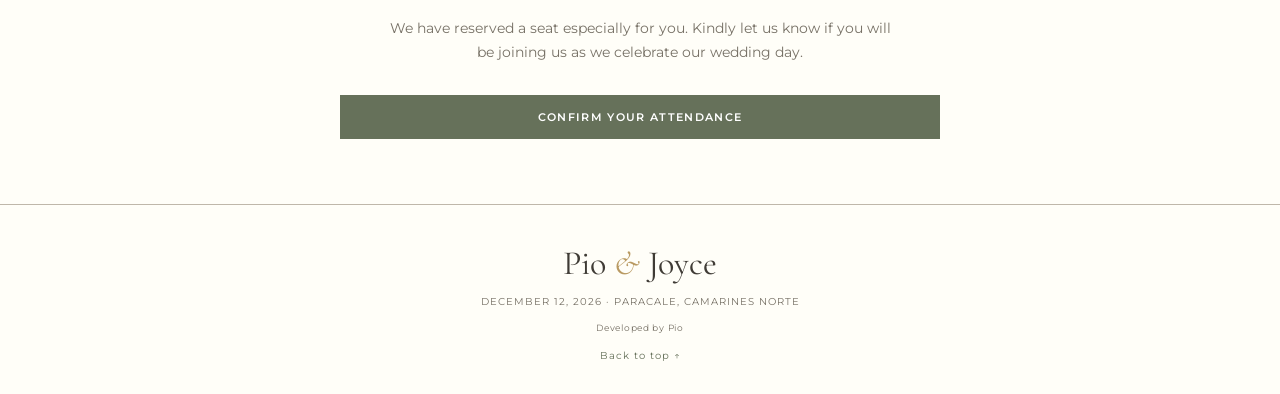
==== commit 61d38308: "footer update" ====
--- a/index.html
+++ b/index.html
@@ -26,7 +26,7 @@
         <time class="hero-date" datetime="2026-12-12T14:00"><br>Saturday, December 12, 2026 <span>·</span> 2:00 PM</time>
         <p class="hero-place">Parroquia de Nuestra Señora de Candelaria Church<br>Paracale, Camarines Norte</p>
         <div class="hero-photo">
-          <img src="src/couple.png" alt="Pio and Joyce">
+          <img src="src/couple.jpg" alt="Pio and Joyce">
         </div>
       </div>
     </section>
@@ -45,7 +45,7 @@
           <div class="pdf-emblem"><img src="src/church-png.png" alt="Church illustration"></div>
           <h2>CEREMONY</h2>
           <p class="venue-address">Parroquia de Nuestra Señora de Candelaria Church,<br>Paracale, Camarines Norte</p>
-          <div class="pdf-photo"><img src="src/church.png" alt="Church photograph"></div>
+          <div class="pdf-photo"><img src="src/church-1.png" alt="Church photograph"></div>
           <div class="pdf-photo"><img src="src/church-2.png" alt="Church photograph"></div>
           <a class="btn btn-outline" target="_blank" rel="noopener" href="https://maps.app.goo.gl/7BkoZcPdxUQvy7si7">View Map</a>
         </article>
@@ -121,7 +121,7 @@
             <div class="swatch swatch-with-x"><div class="swatch-color" style="background:#f6f7ec; border-color:#ded8cc"></div>Ivory</div>
             <div class="swatch"><div class="swatch-color" style="background:#a89f97"></div>Warm Taupe</div>
           </div>
-          <p style="font-size:10px;color:var(--muted)">*Sage Green and Ivory is shown as part of the visual palette in the supplied brief, but the brief also asks guests to refrain from wearing sage green and ivory. Please follow the written dress-code request.</p>
+          <p style="font-size:10px;color:var(--muted)">*Sage Green and Ivory is shown as part of the visual palette in the supplied brief, but the brief also asks guests to refrain from wearing sage green andivory. Please follow the written dress-code request.</p>
         </div>
       </div>
     </section>
@@ -181,7 +181,7 @@
   <footer>
     <div class="footer-brand">Pio <span style="color:var(--gold);font-style:italic">&</span> Joyce</div>
     <div>DECEMBER 12, 2026 · PARACALE, CAMARINES NORTE</div>
-    <div class="footer-credit">Developed by Pio Pacinos · Email: <a href="mailto:pacinosjanhenri.work@gmail.com">pacinosjanhenri.work@gmail.com</a></div>
+    <div class="footer-credit">Developed by Pio</div>
     <a class="backtop" href="#home">Back to top ↑</a>
   </footer>
 
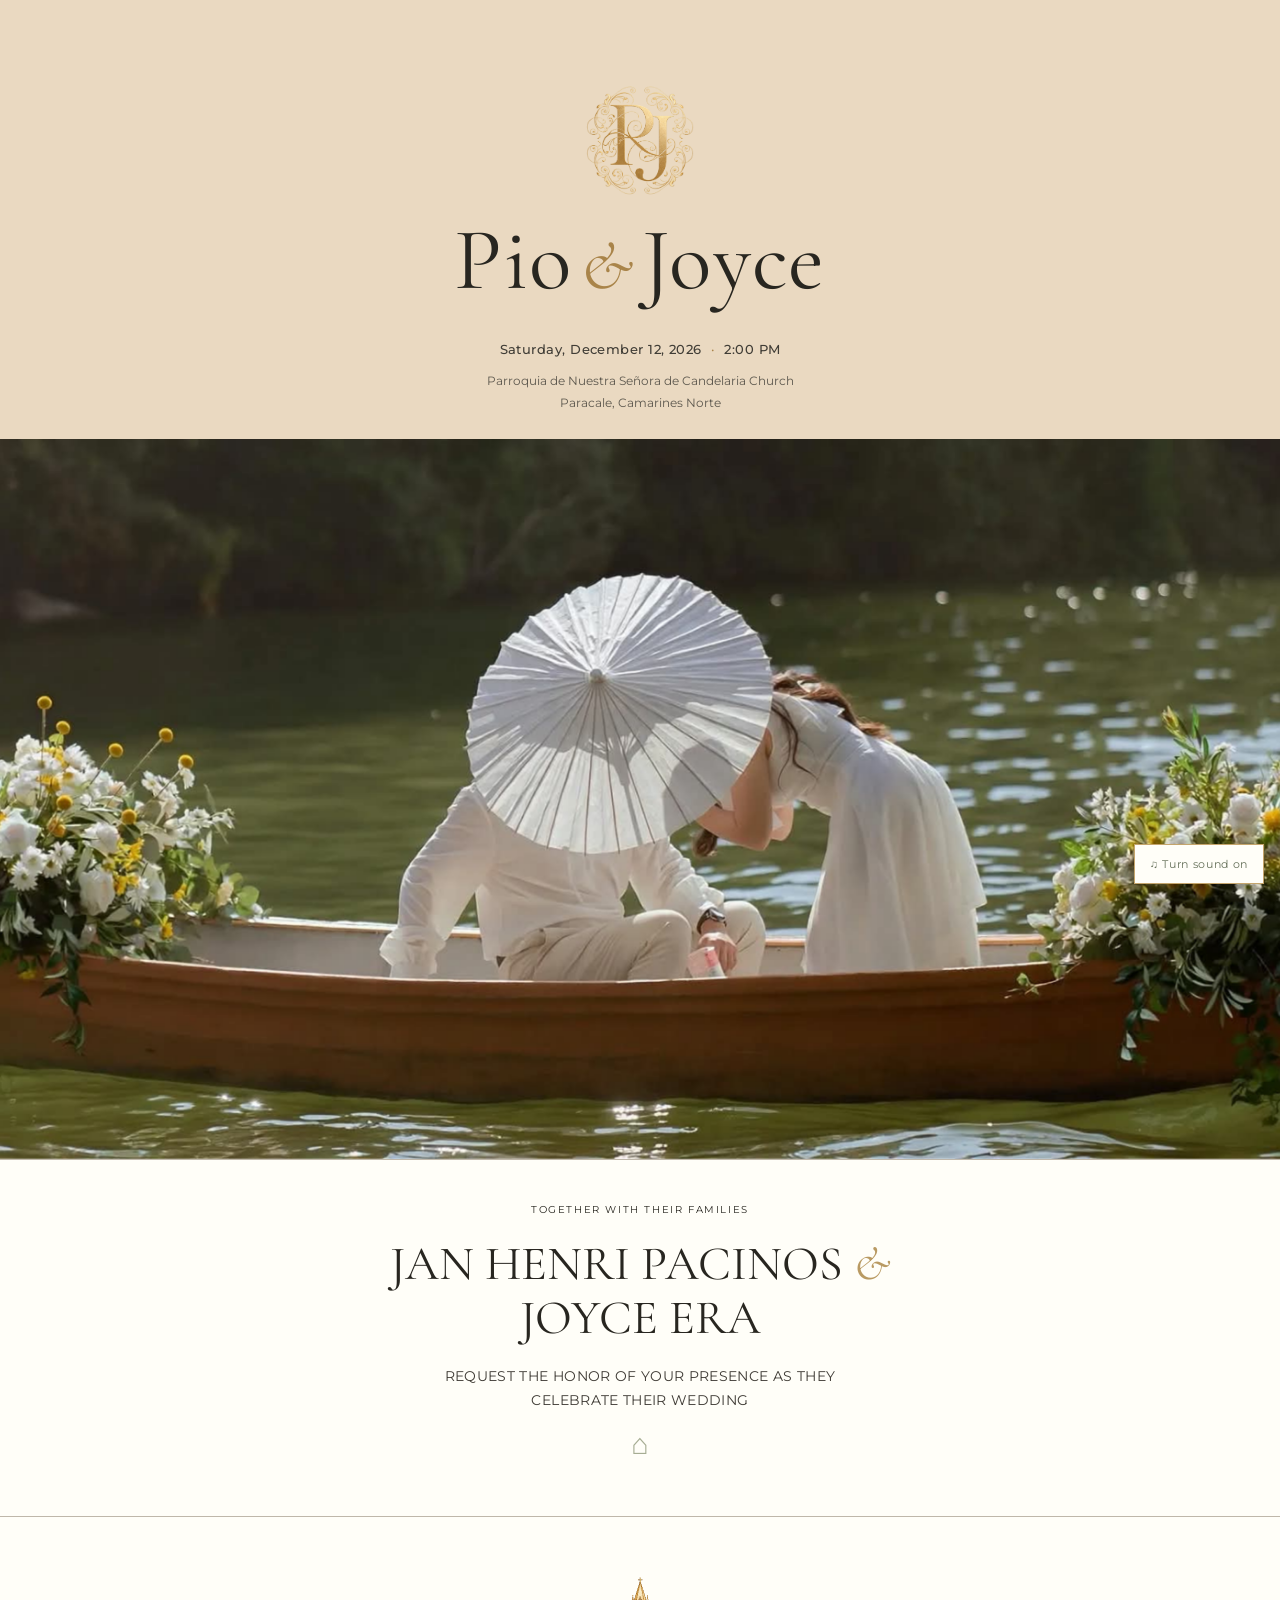
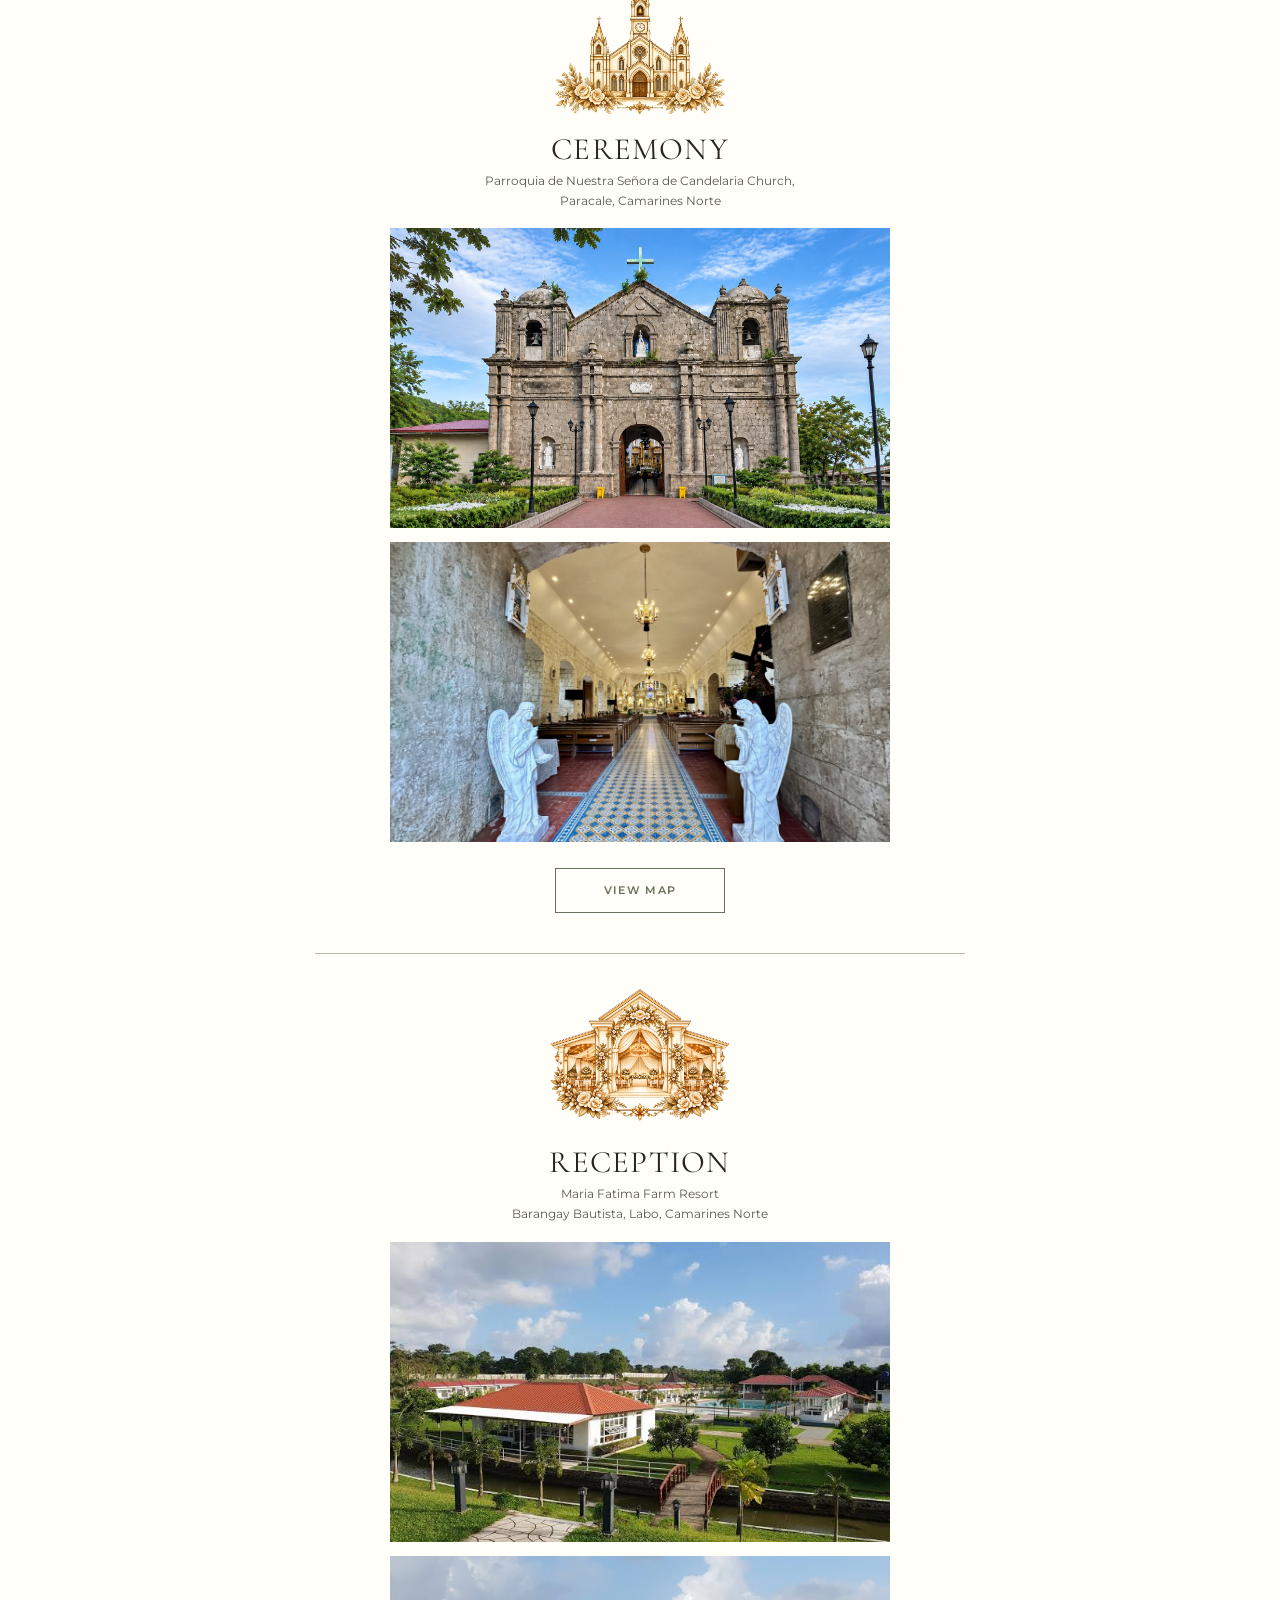
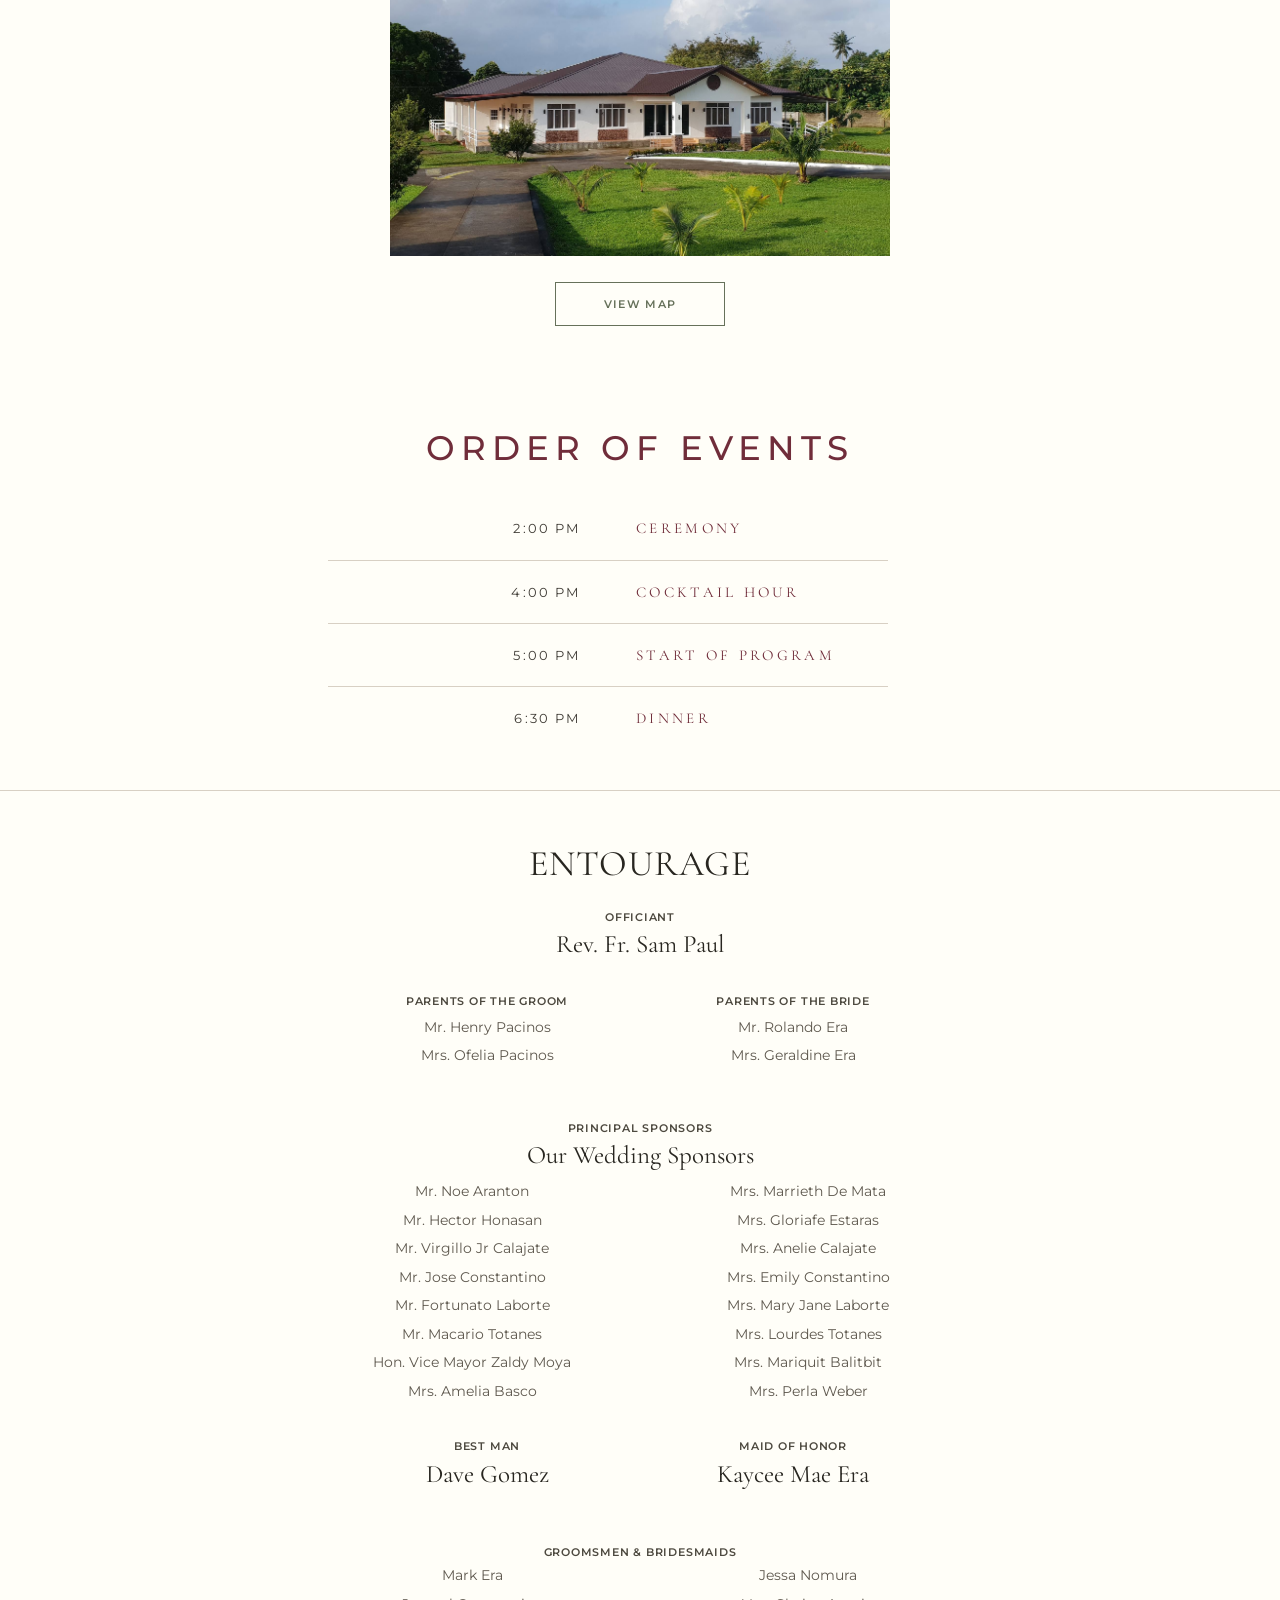
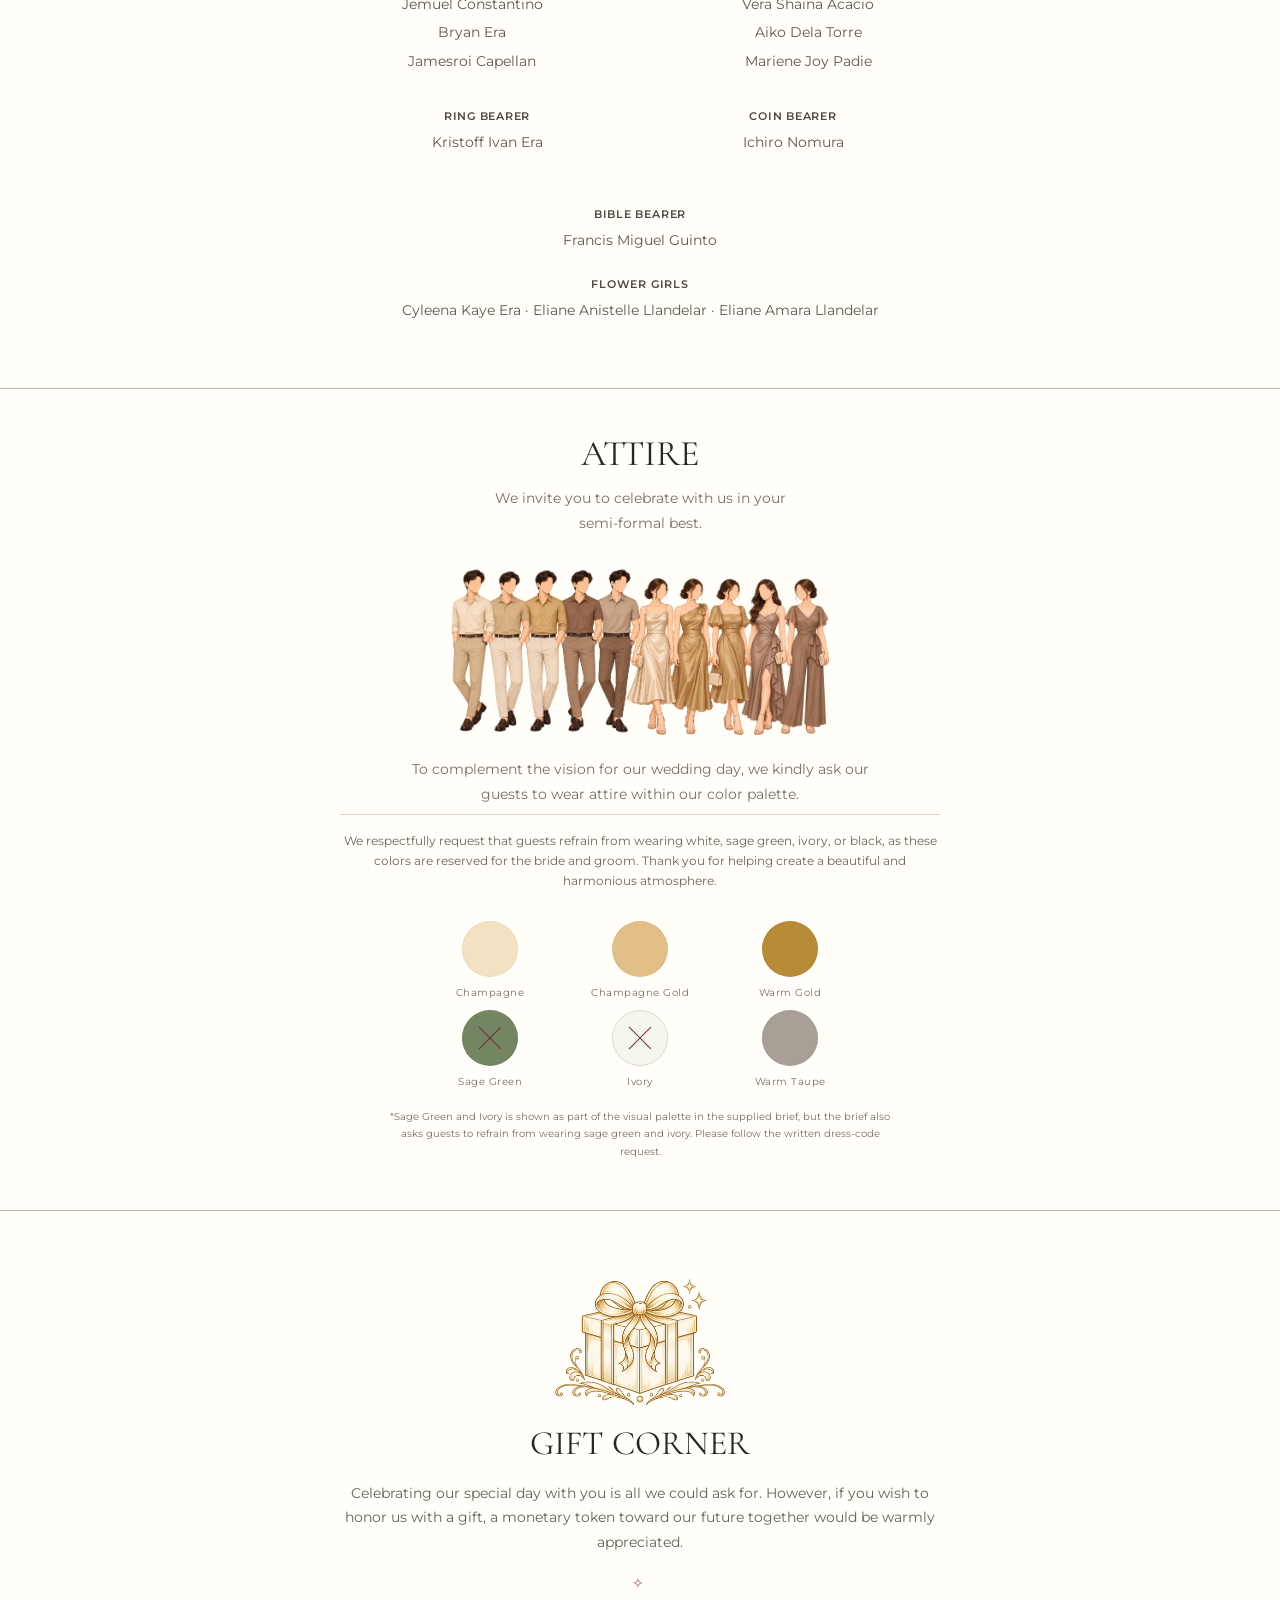
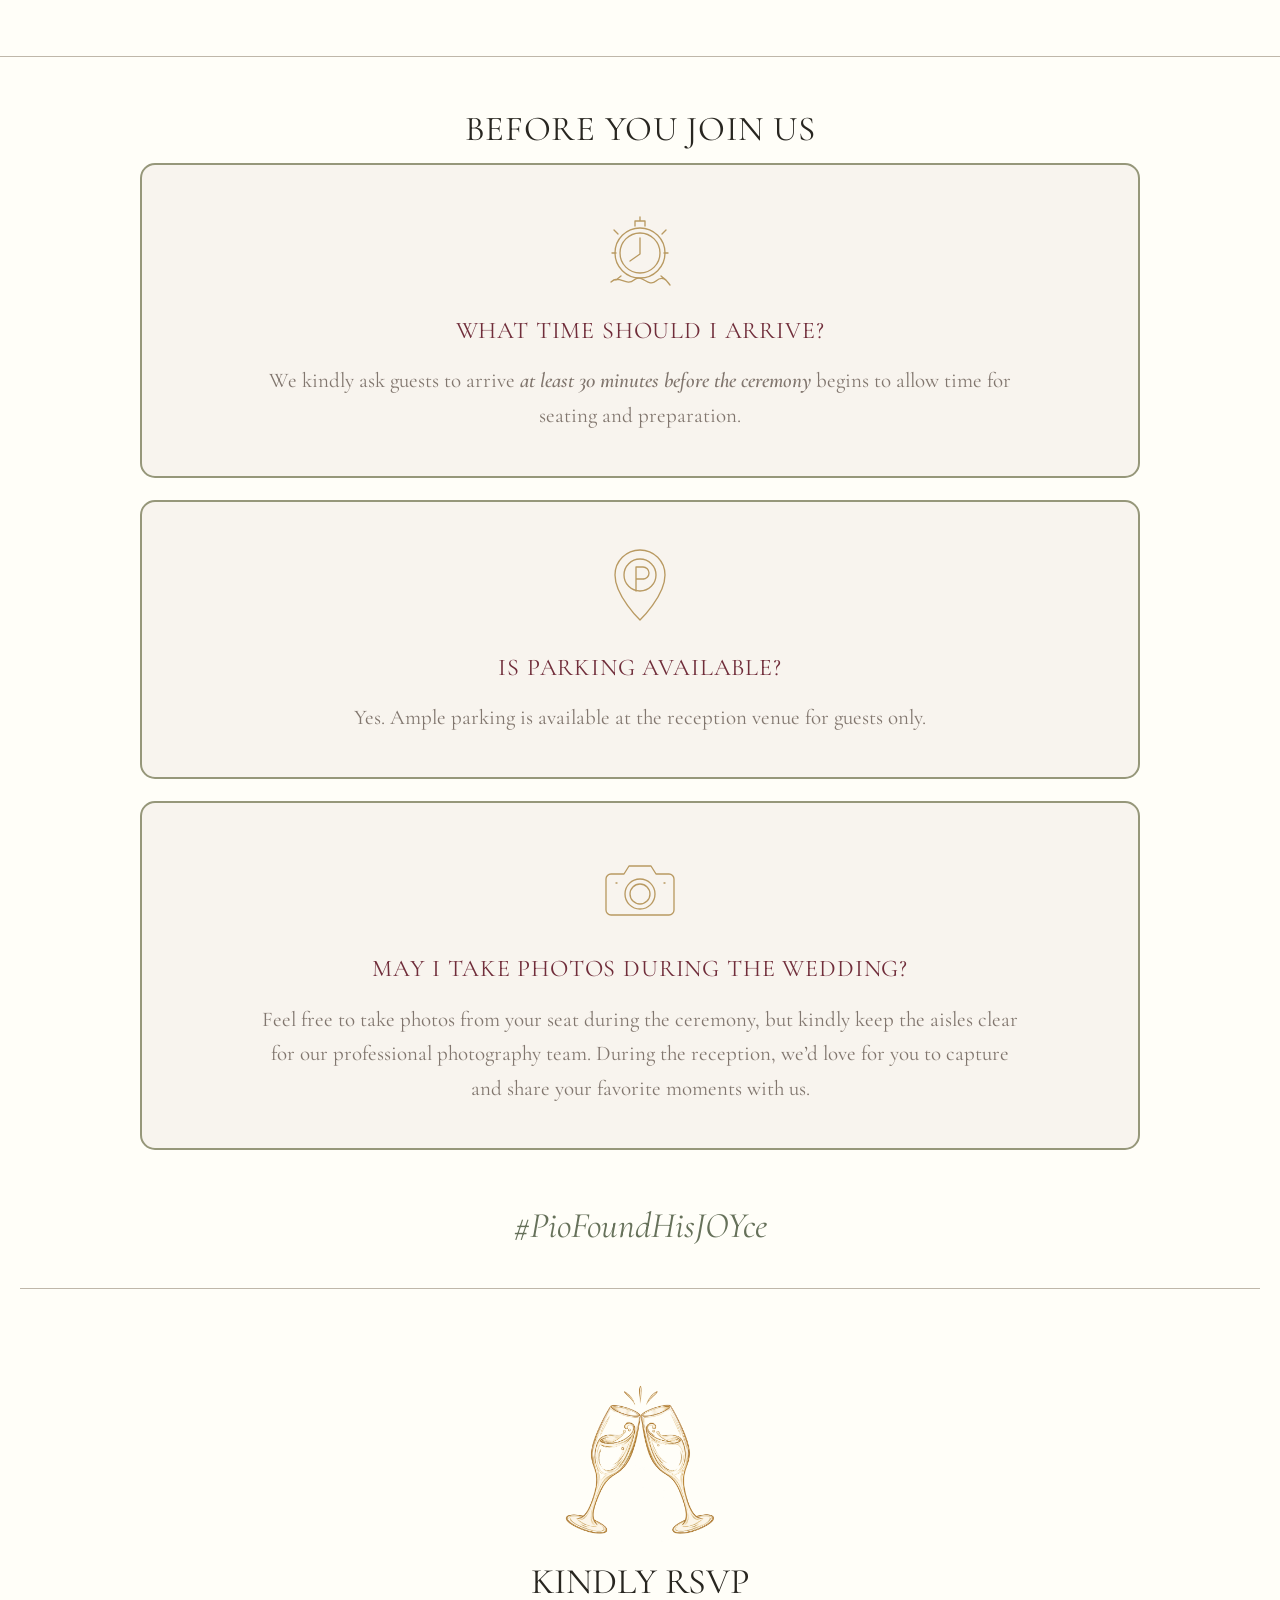
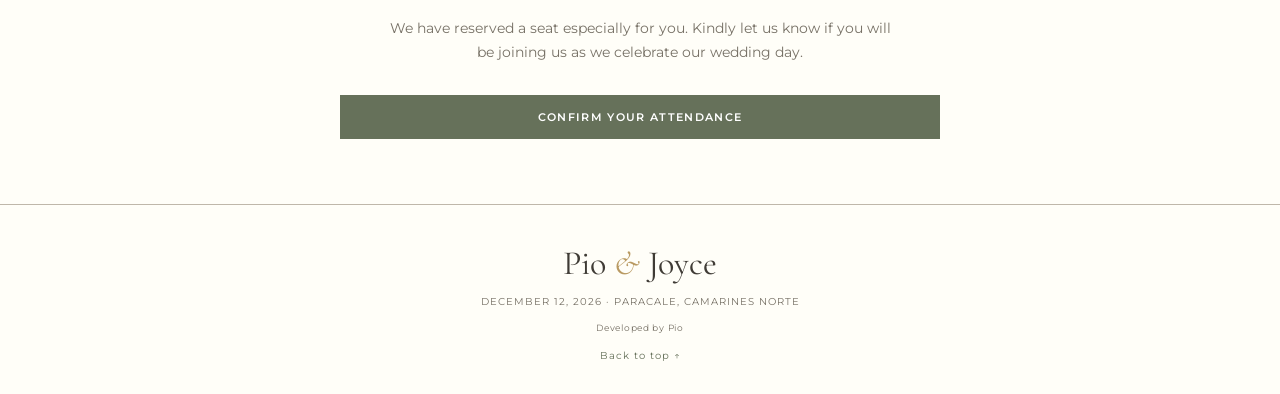
==== commit 6c245c76: "Merge branch 'main' of https://github.com/janpacinos/rsvp-pio" ====
--- a/index.html
+++ b/index.html
@@ -26,7 +26,7 @@
         <time class="hero-date" datetime="2026-12-12T14:00"><br>Saturday, December 12, 2026 <span>·</span> 2:00 PM</time>
         <p class="hero-place">Parroquia de Nuestra Señora de Candelaria Church<br>Paracale, Camarines Norte</p>
         <div class="hero-photo">
-          <img src="src/couple.jpg" alt="Pio and Joyce">
+          <img src="src/couple.png" alt="Pio and Joyce">
         </div>
       </div>
     </section>
@@ -45,7 +45,7 @@
           <div class="pdf-emblem"><img src="src/church-png.png" alt="Church illustration"></div>
           <h2>CEREMONY</h2>
           <p class="venue-address">Parroquia de Nuestra Señora de Candelaria Church,<br>Paracale, Camarines Norte</p>
-          <div class="pdf-photo"><img src="src/church-1.png" alt="Church photograph"></div>
+          <div class="pdf-photo"><img src="src/church.png" alt="Church photograph"></div>
           <div class="pdf-photo"><img src="src/church-2.png" alt="Church photograph"></div>
           <a class="btn btn-outline" target="_blank" rel="noopener" href="https://maps.app.goo.gl/7BkoZcPdxUQvy7si7">View Map</a>
         </article>
@@ -121,7 +121,7 @@
             <div class="swatch swatch-with-x"><div class="swatch-color" style="background:#f6f7ec; border-color:#ded8cc"></div>Ivory</div>
             <div class="swatch"><div class="swatch-color" style="background:#a89f97"></div>Warm Taupe</div>
           </div>
-          <p style="font-size:10px;color:var(--muted)">*Sage Green and Ivory is shown as part of the visual palette in the supplied brief, but the brief also asks guests to refrain from wearing sage green andivory. Please follow the written dress-code request.</p>
+          <p style="font-size:10px;color:var(--muted)">*Sage Green and Ivory is shown as part of the visual palette in the supplied brief, but the brief also asks guests to refrain from wearing sage green and ivory. Please follow the written dress-code request.</p>
         </div>
       </div>
     </section>
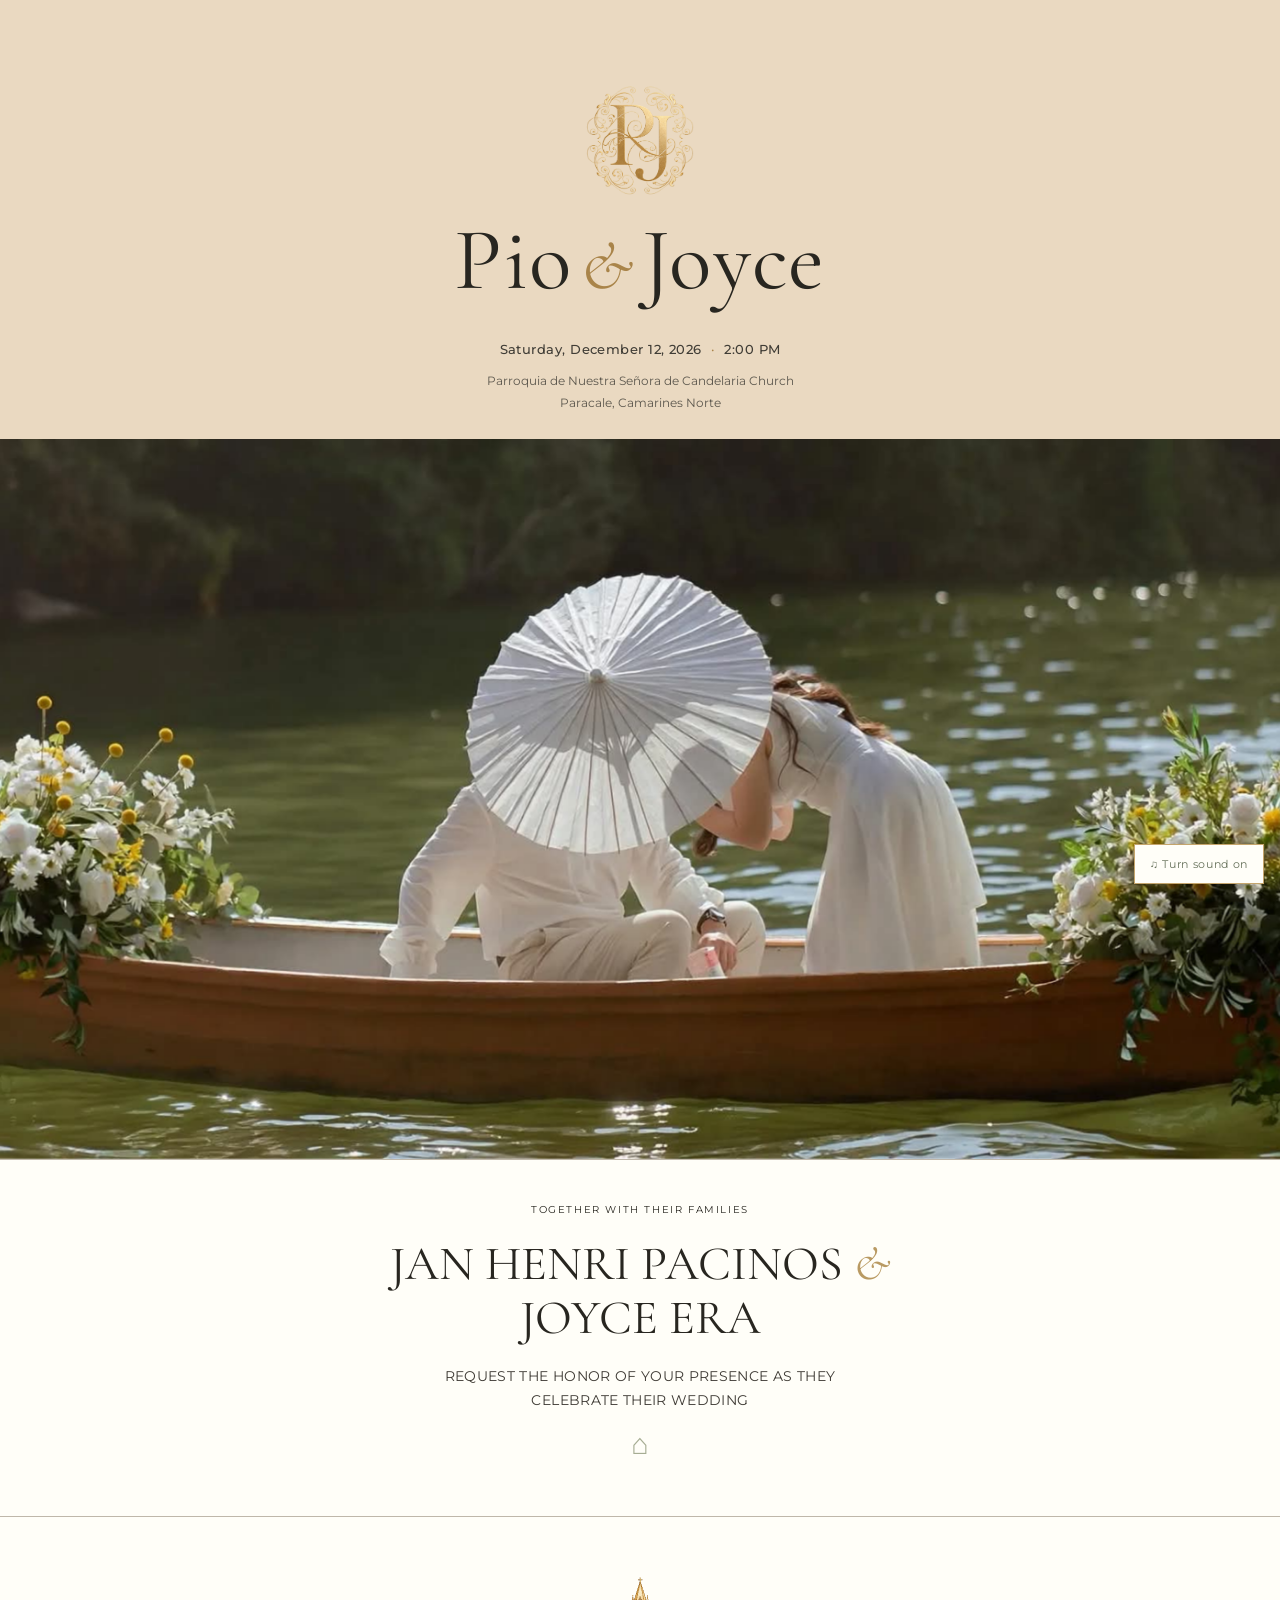
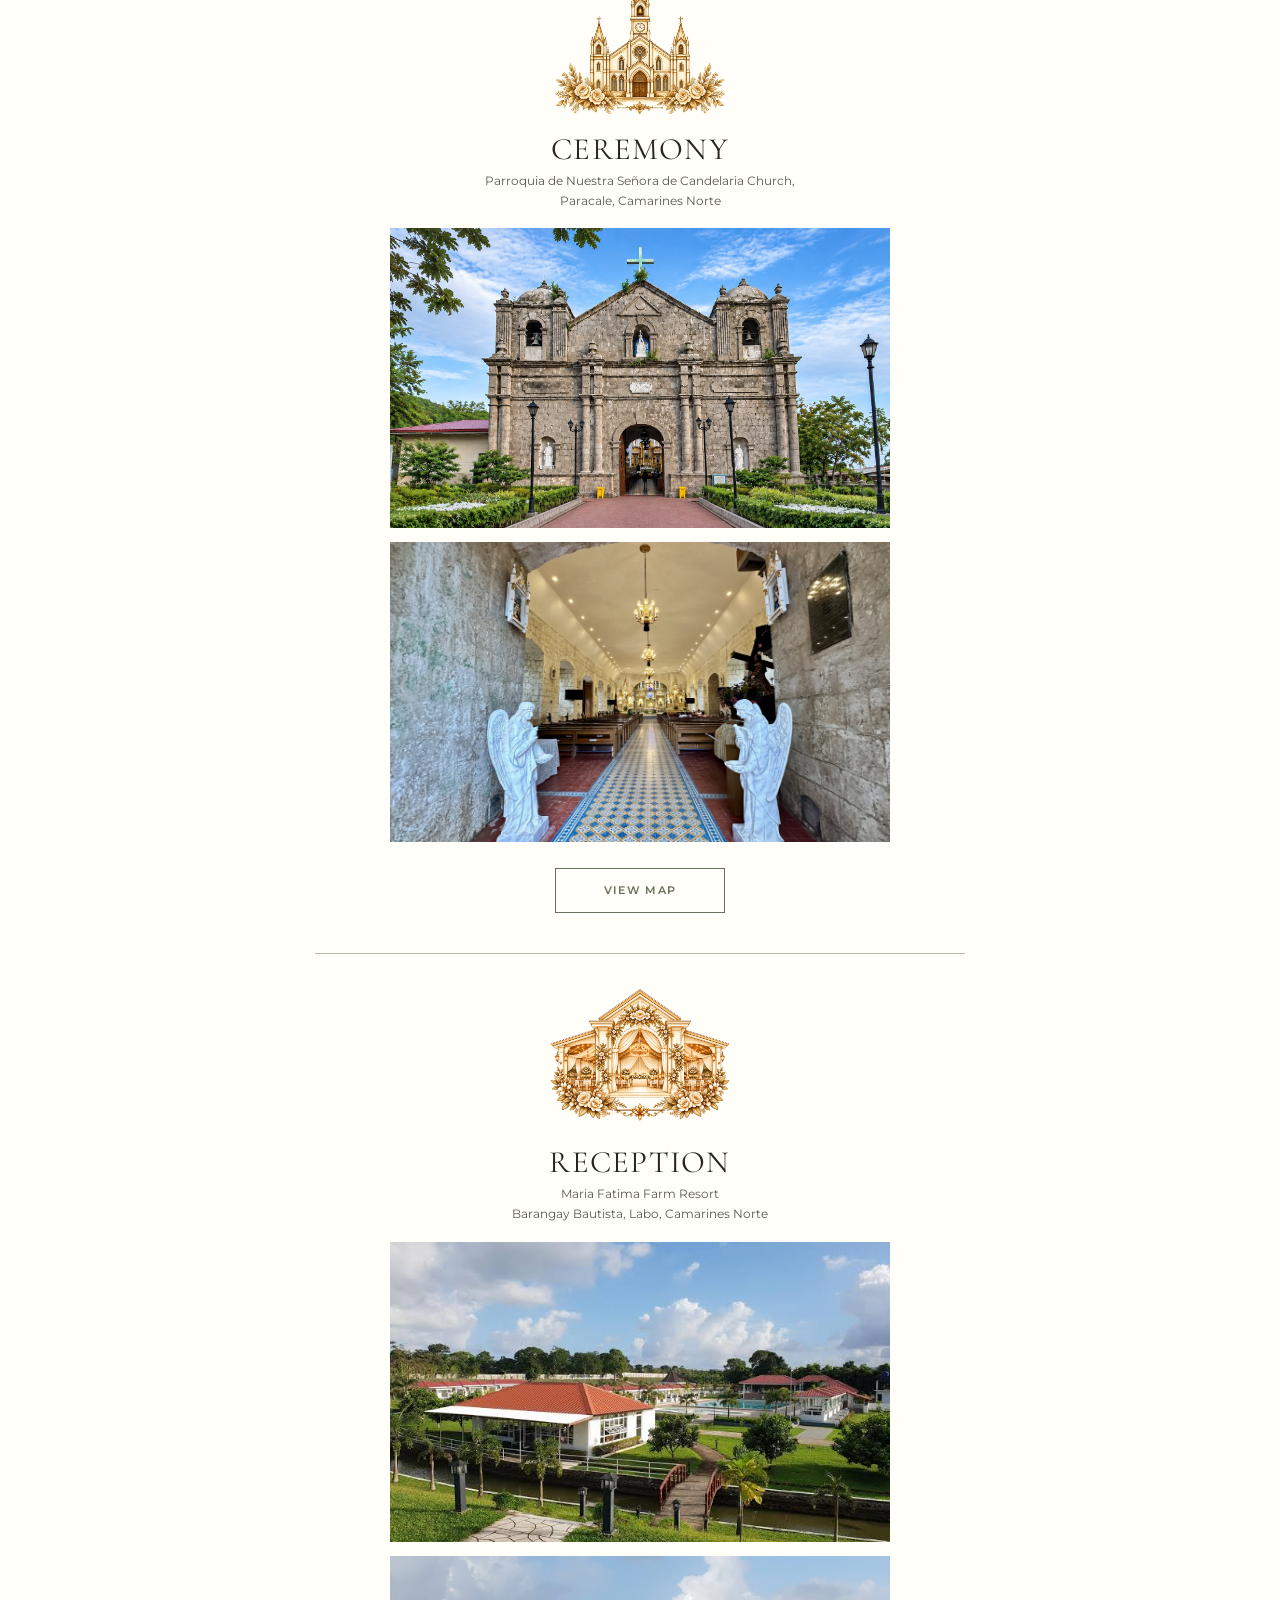
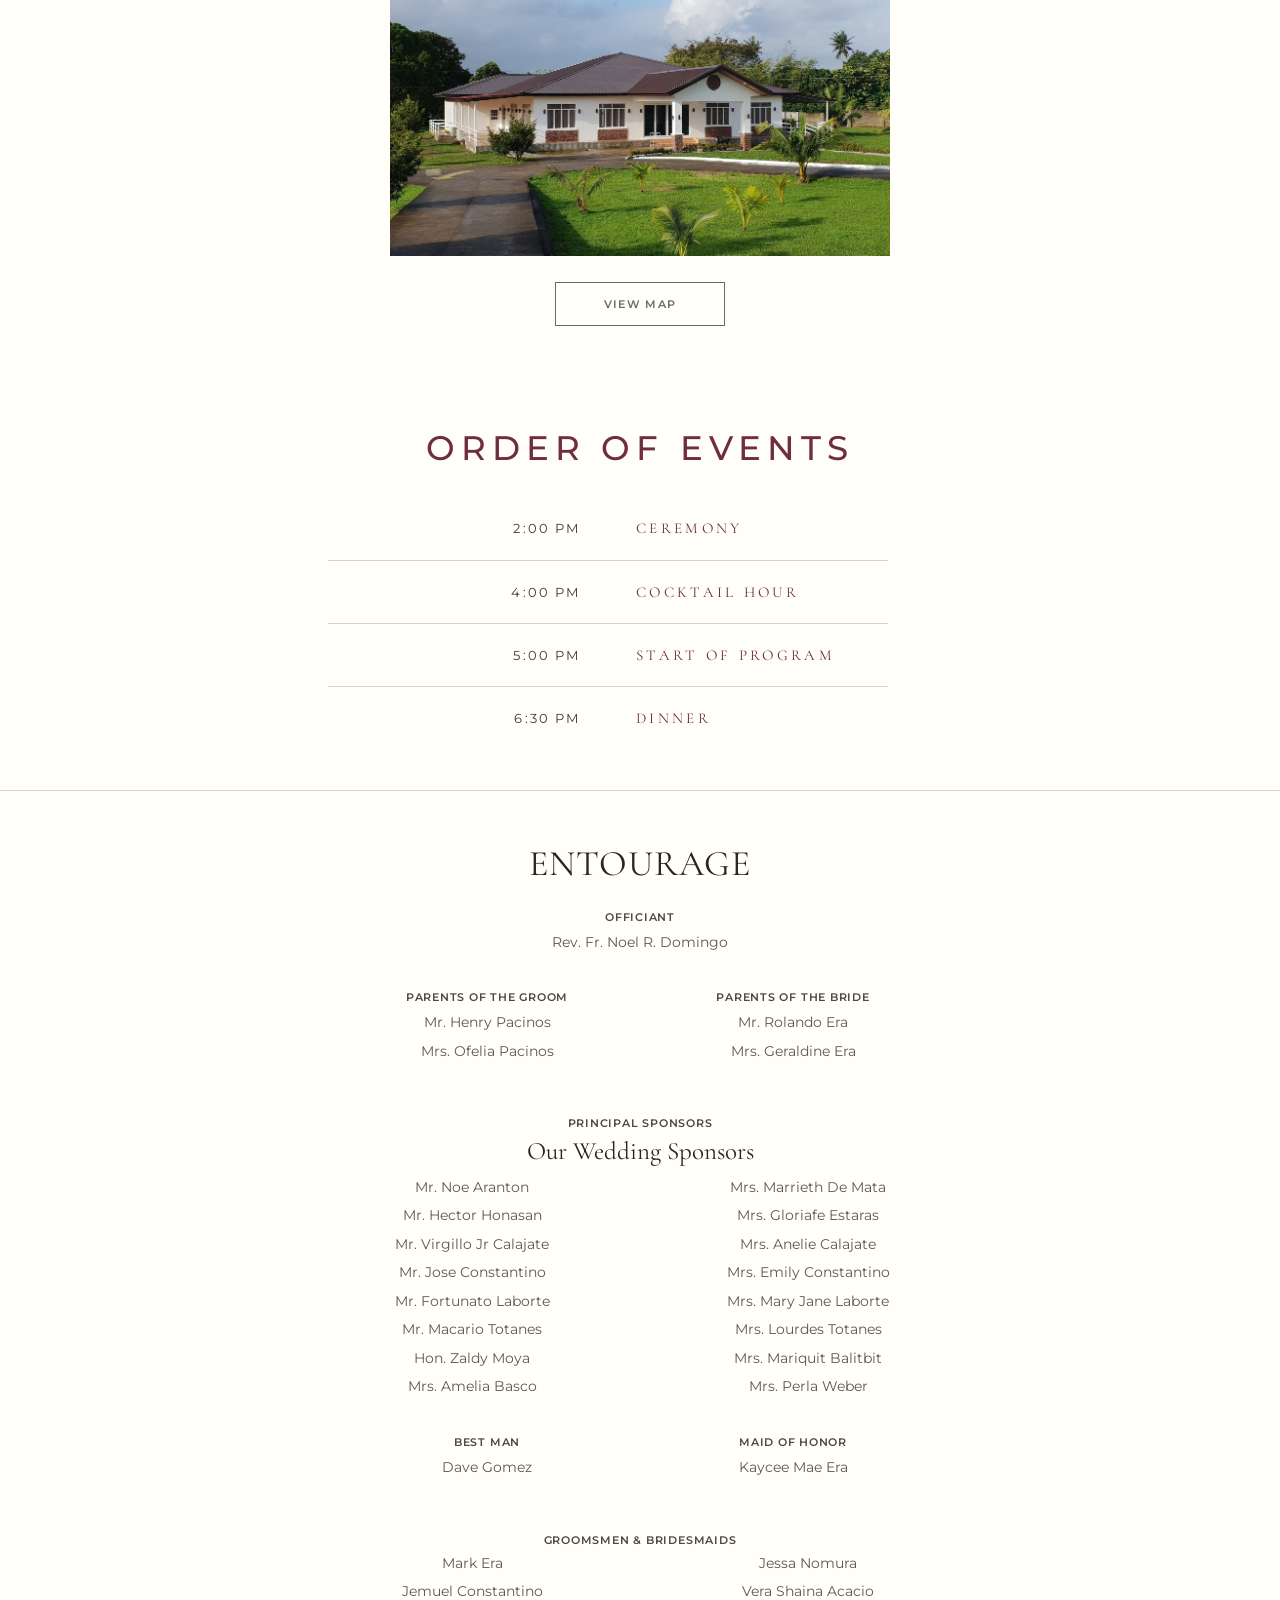
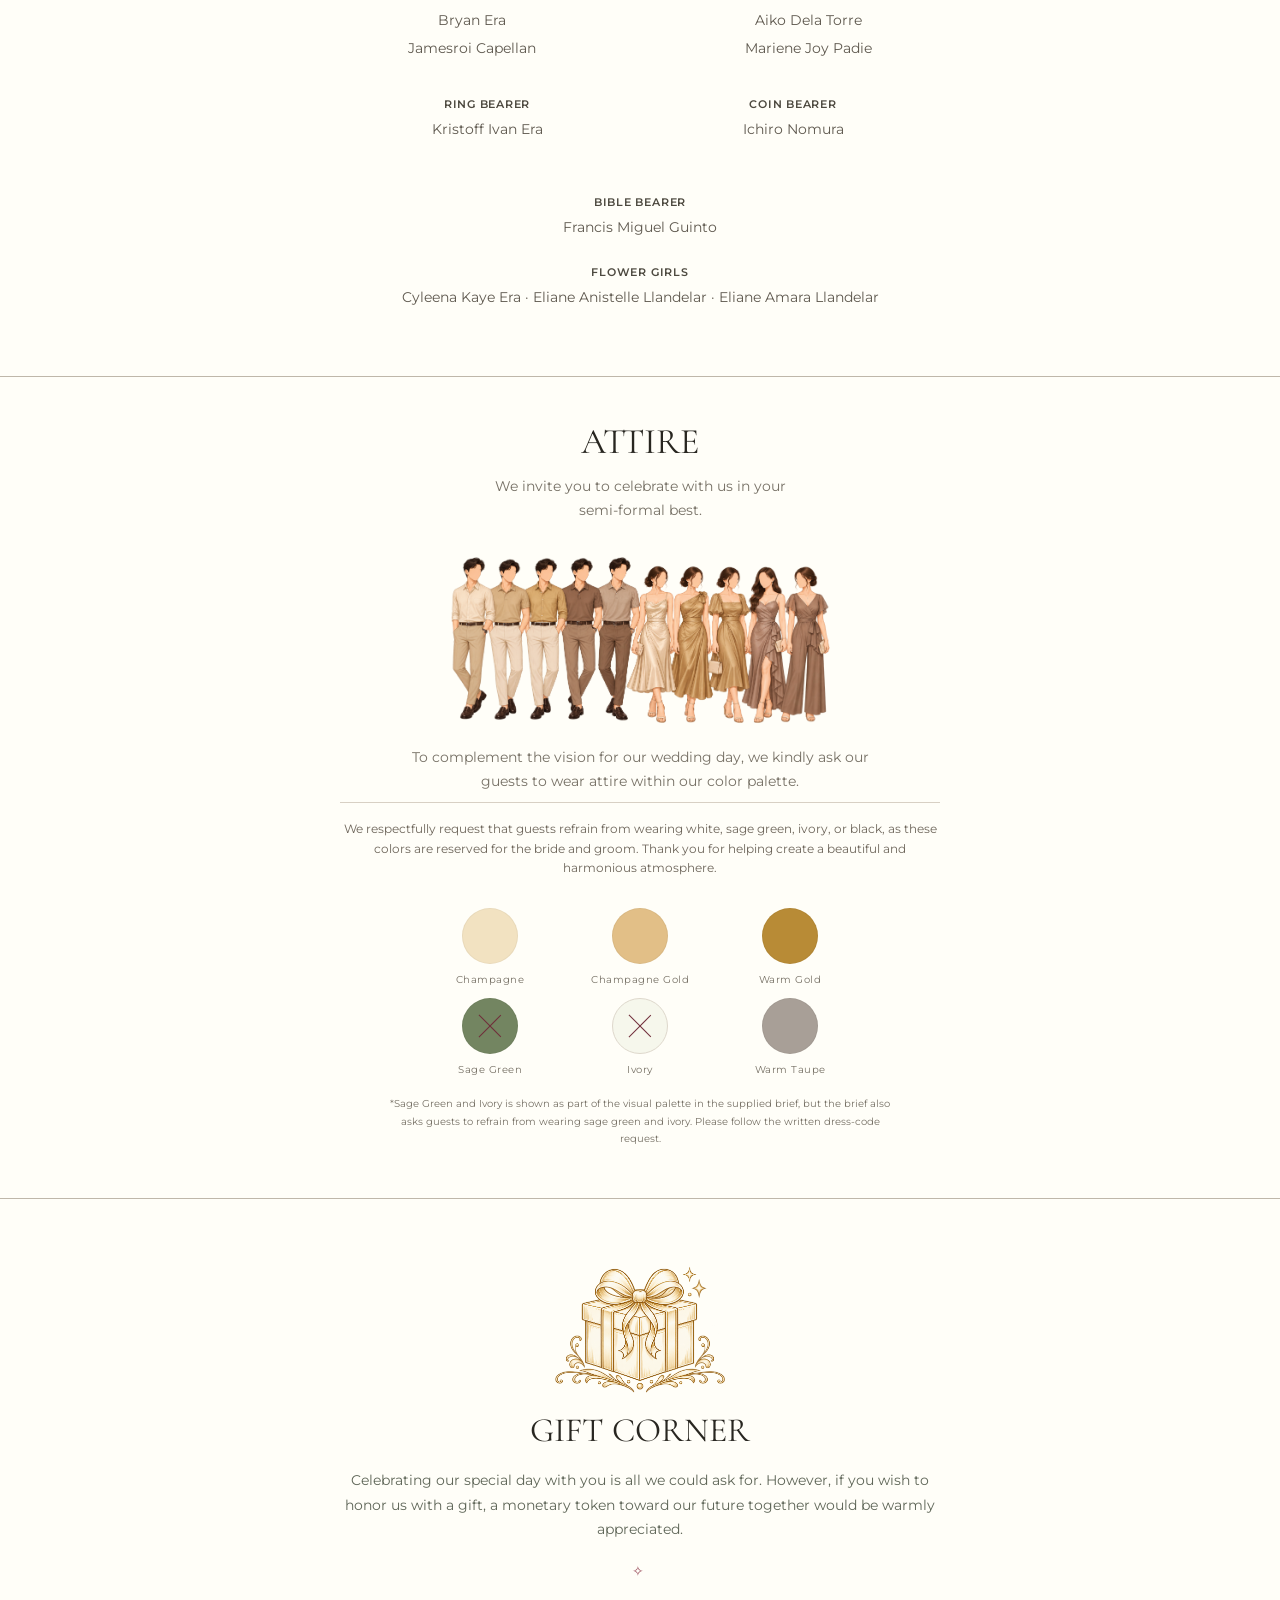
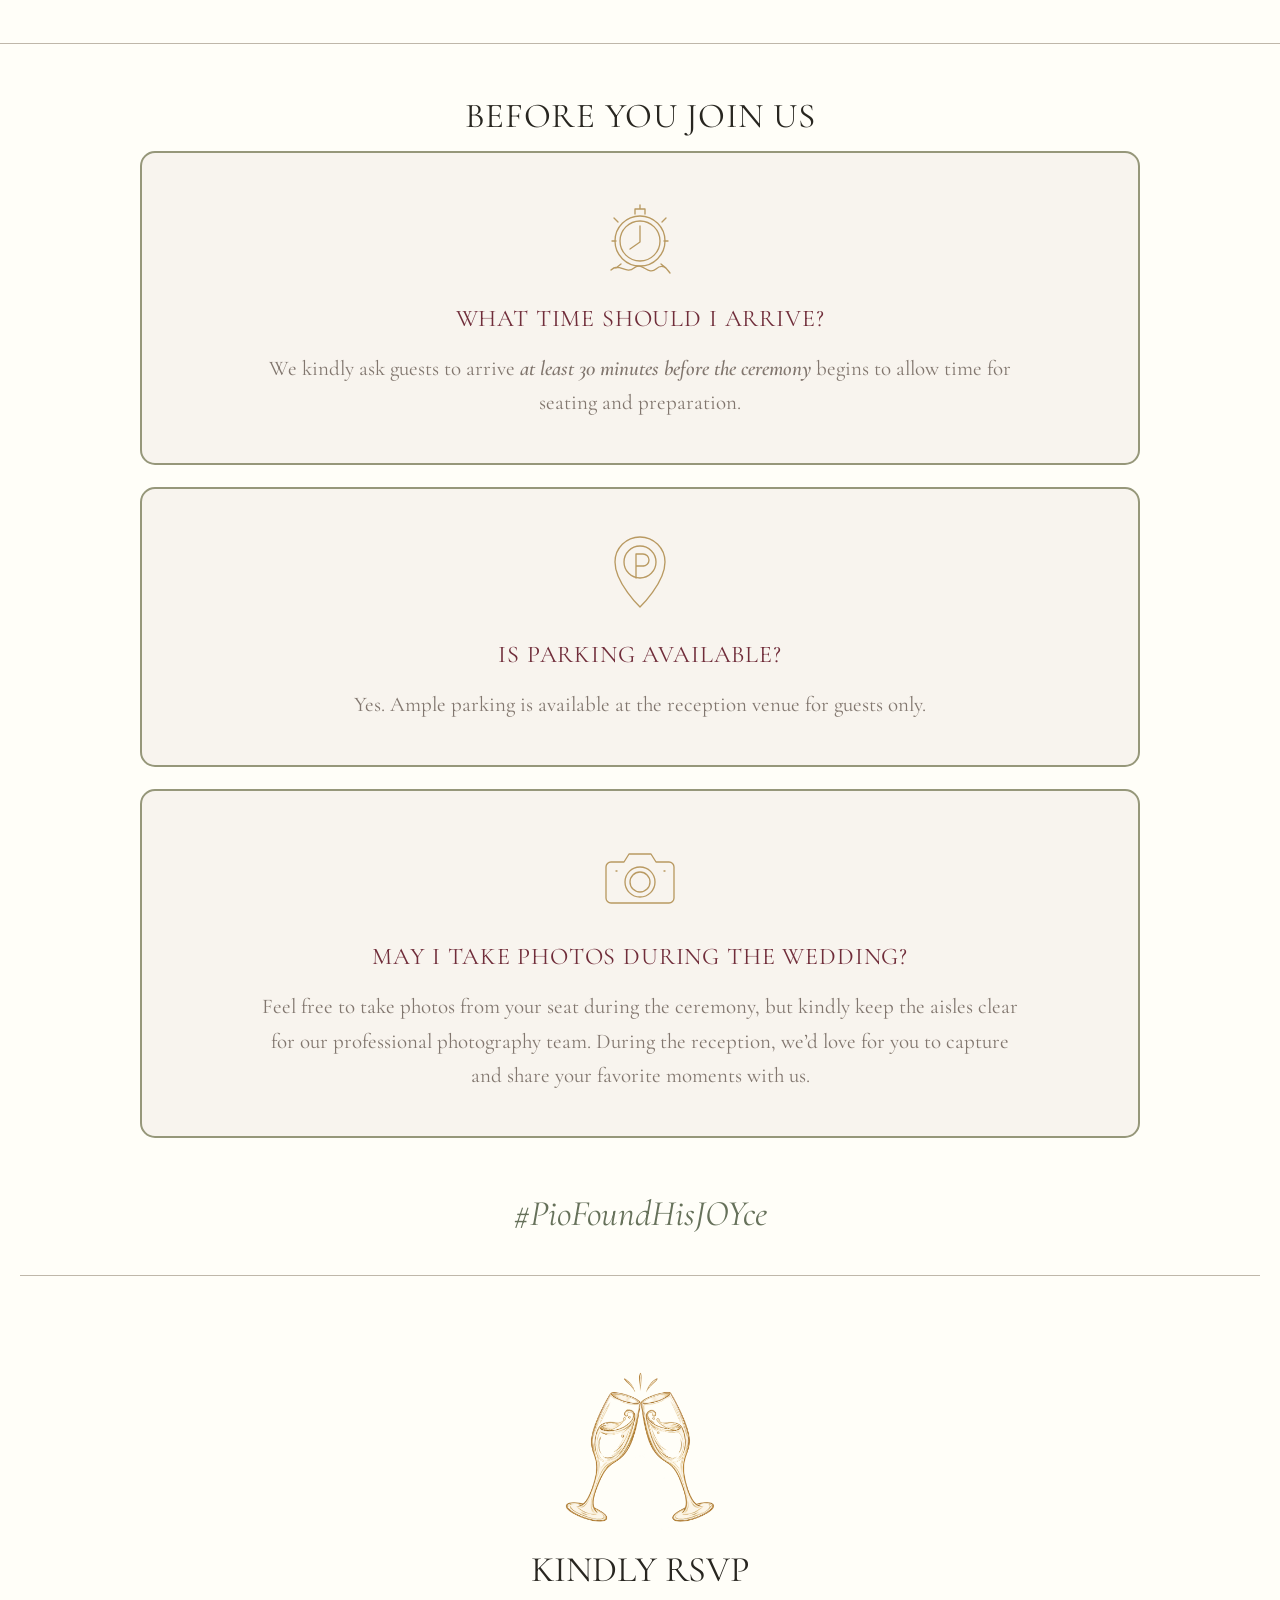
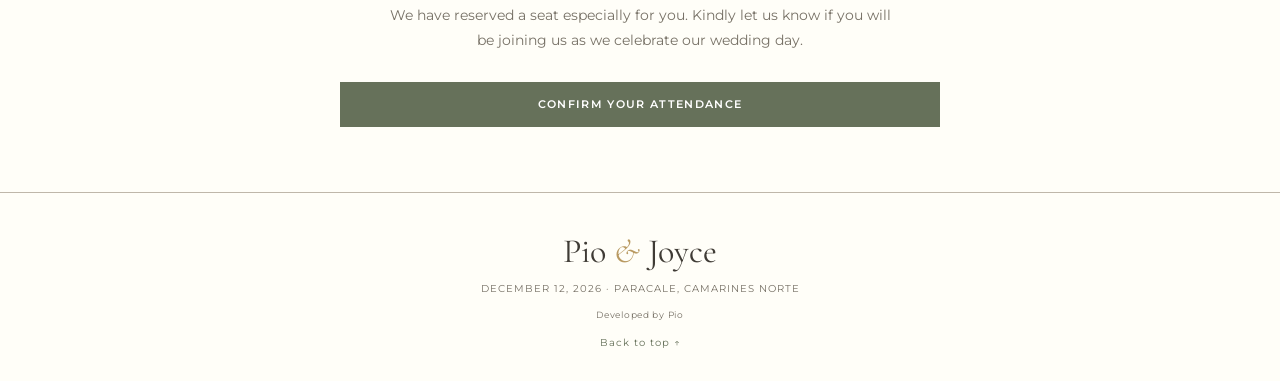
==== commit 769a5519: "v2 with deadline" ====
--- a/index.html
+++ b/index.html
@@ -76,17 +76,17 @@
       <div class="wrap">
         <div class="section-head"><h2>ENTOURAGE</h2></div>
         <div class="entourage-wrap">
-          <div class="party-block"><div class="eyebrow">Officiant</div><h3>Rev. Fr. Sam Paul</h3></div>
+          <div class="party-block"><div class="eyebrow">Officiant</div><p>Rev. Fr. Noel R. Domingo</p></div>
           <div class="party-grid">
             <div class="party-block"><div class="eyebrow">Parents of the Groom</div><p>Mr. Henry Pacinos</p><p>Mrs. Ofelia Pacinos</p></div>
             <div class="party-block"><div class="eyebrow">Parents of the Bride</div><p>Mr. Rolando Era</p><p>Mrs. Geraldine Era</p></div>
           </div>
           <div class="party-block"><div class="eyebrow">Principal Sponsors</div><h3>Our Wedding Sponsors</h3><div class="name-list">
-            <p>Mr. Noe Aranton</p><p>Mrs. Marrieth De Mata</p><p>Mr. Hector Honasan</p><p>Mrs. Gloriafe Estaras</p><p>Mr. Virgillo Jr Calajate</p><p>Mrs. Anelie Calajate</p><p>Mr. Jose Constantino</p><p>Mrs. Emily Constantino</p><p>Mr. Fortunato Laborte</p><p>Mrs. Mary Jane Laborte</p><p>Mr. Macario Totanes</p><p>Mrs. Lourdes Totanes</p><p>Hon. Vice Mayor Zaldy Moya</p><p>Mrs. Mariquit Balitbit</p><p>Mrs. Amelia Basco</p><p>Mrs. Perla Weber</p>
+            <p>Mr. Noe Aranton</p><p>Mrs. Marrieth De Mata</p><p>Mr. Hector Honasan</p><p>Mrs. Gloriafe Estaras</p><p>Mr. Virgillo Jr Calajate</p><p>Mrs. Anelie Calajate</p><p>Mr. Jose Constantino</p><p>Mrs. Emily Constantino</p><p>Mr. Fortunato Laborte</p><p>Mrs. Mary Jane Laborte</p><p>Mr. Macario Totanes</p><p>Mrs. Lourdes Totanes</p><p>Hon. Zaldy Moya</p><p>Mrs. Mariquit Balitbit</p><p>Mrs. Amelia Basco</p><p>Mrs. Perla Weber</p>
           </div></div>
           <div class="party-grid">
-            <div class="party-block"><div class="eyebrow">Best Man</div><h3>Dave Gomez</h3></div>
-            <div class="party-block"><div class="eyebrow">Maid of Honor</div><h3>Kaycee Mae Era</h3></div>
+            <div class="party-block"><div class="eyebrow">Best Man</div><p>Dave Gomez</p></div>
+            <div class="party-block"><div class="eyebrow">Maid of Honor</div><p>Kaycee Mae Era</p></div>
           </div>
           <div class="party-block"><div class="eyebrow">Groomsmen & Bridesmaids</div><div class="name-list">
             <p>Mark Era</p><p>Jessa Nomura</p><p>Jemuel Constantino</p><p>Vera Shaina Acacio</p><p>Bryan Era</p><p>Aiko Dela Torre</p><p>Jamesroi Capellan</p><p>Mariene Joy Padie</p>
--- a/style.css
+++ b/style.css
@@ -380,6 +380,9 @@
     .rsvp-page .rsvp-back { text-align:center; margin:24px 0 0; }
     .reservation-result { margin-top:24px; text-align:left; }
     .reservation-summary { border:1px solid #e4d4c2; border-radius:20px; padding:24px 18px 18px; text-align:center; background:#fffefa; }
+    .reservation-expired-title { margin:0 0 14px; color:#4c3e36; font:500 clamp(31px, 7vw, 43px)/1.08 var(--serif); }
+    .reservation-expired-message { max-width:470px; margin:0 auto; color:#65584e; font-size:14px; }
+    .reservation-expired-signoff { margin:18px 0 0; color:#65584e; font:400 18px/1.35 var(--serif); }
     .reservation-couple { margin:0 0 8px; color:#65584e; font:400 18px/1.35 var(--serif); }
     .reservation-name { margin:0 auto 10px; color:#4c3e36; font:500 clamp(31px, 7vw, 43px)/1.08 var(--serif); letter-spacing:.06em; text-transform:uppercase; overflow-wrap:anywhere; }
     .reservation-lead { margin:0; color:#777f90; font-size:14px; }
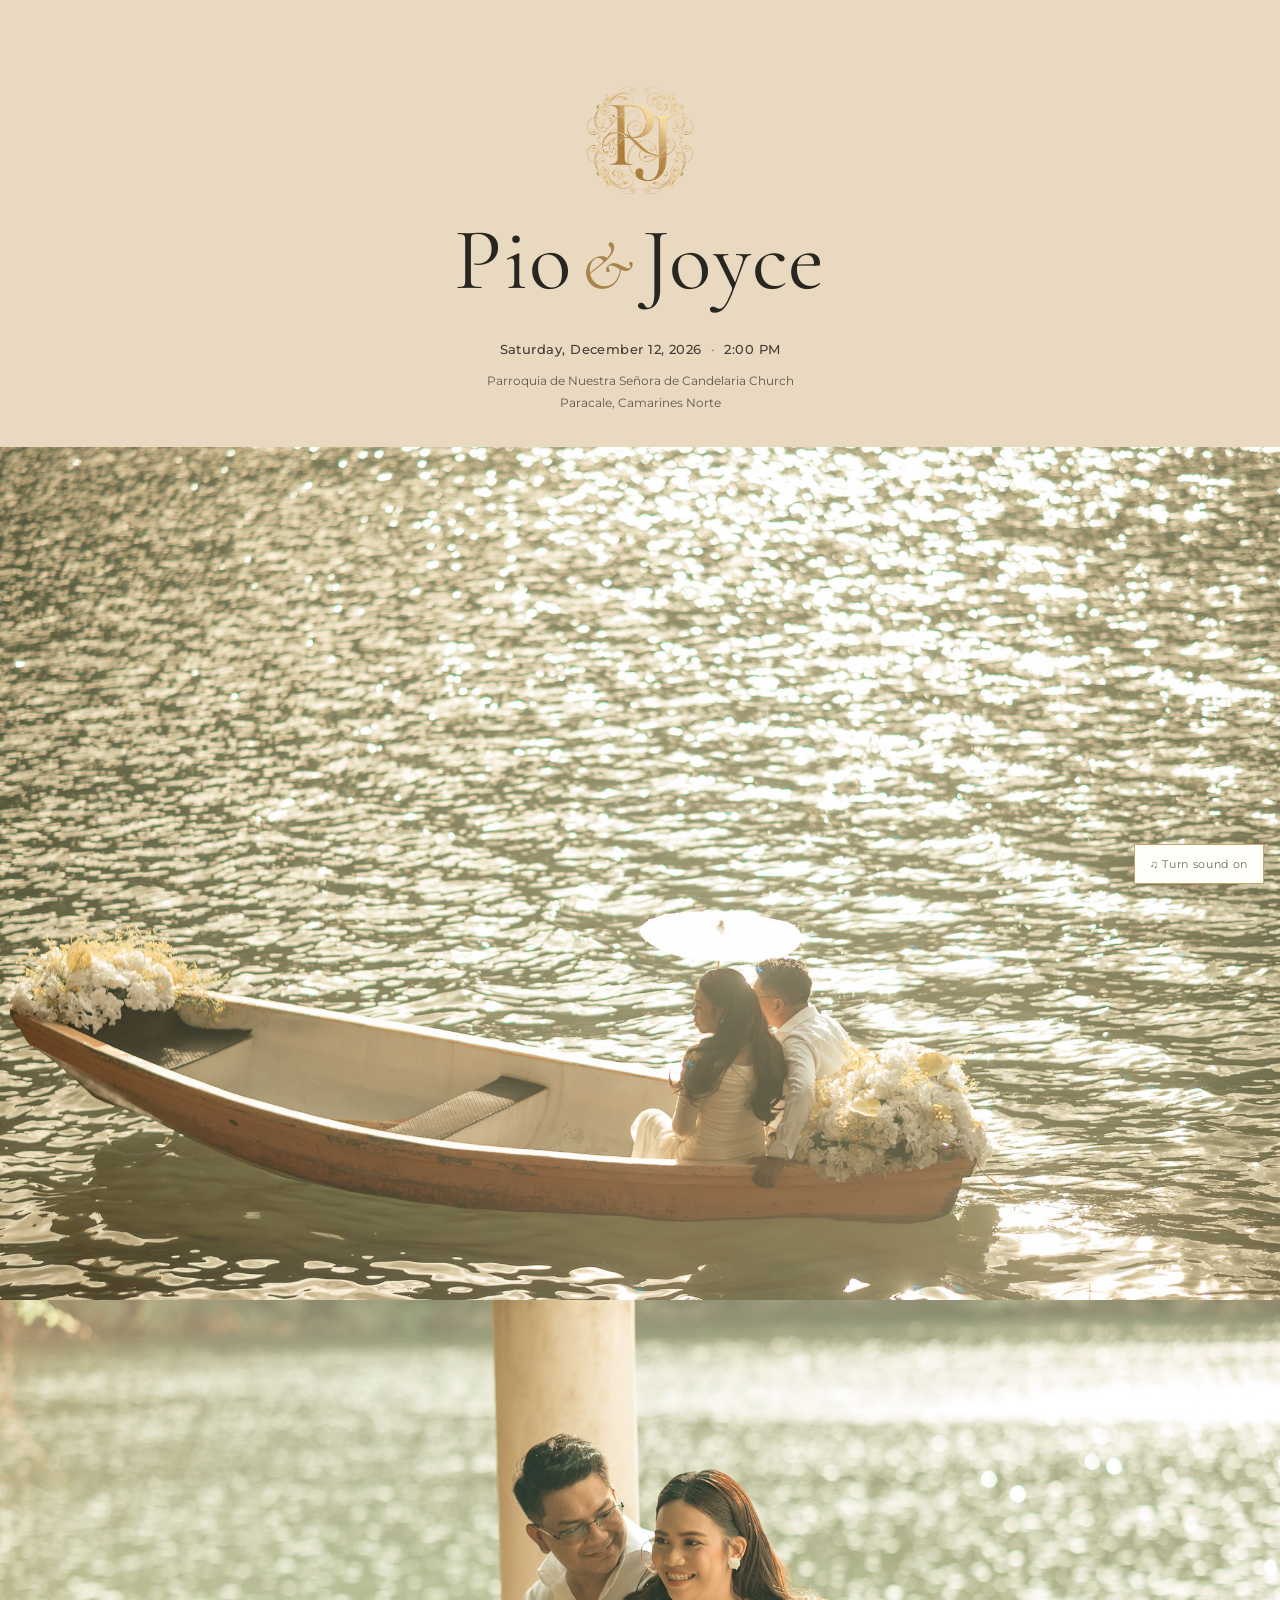
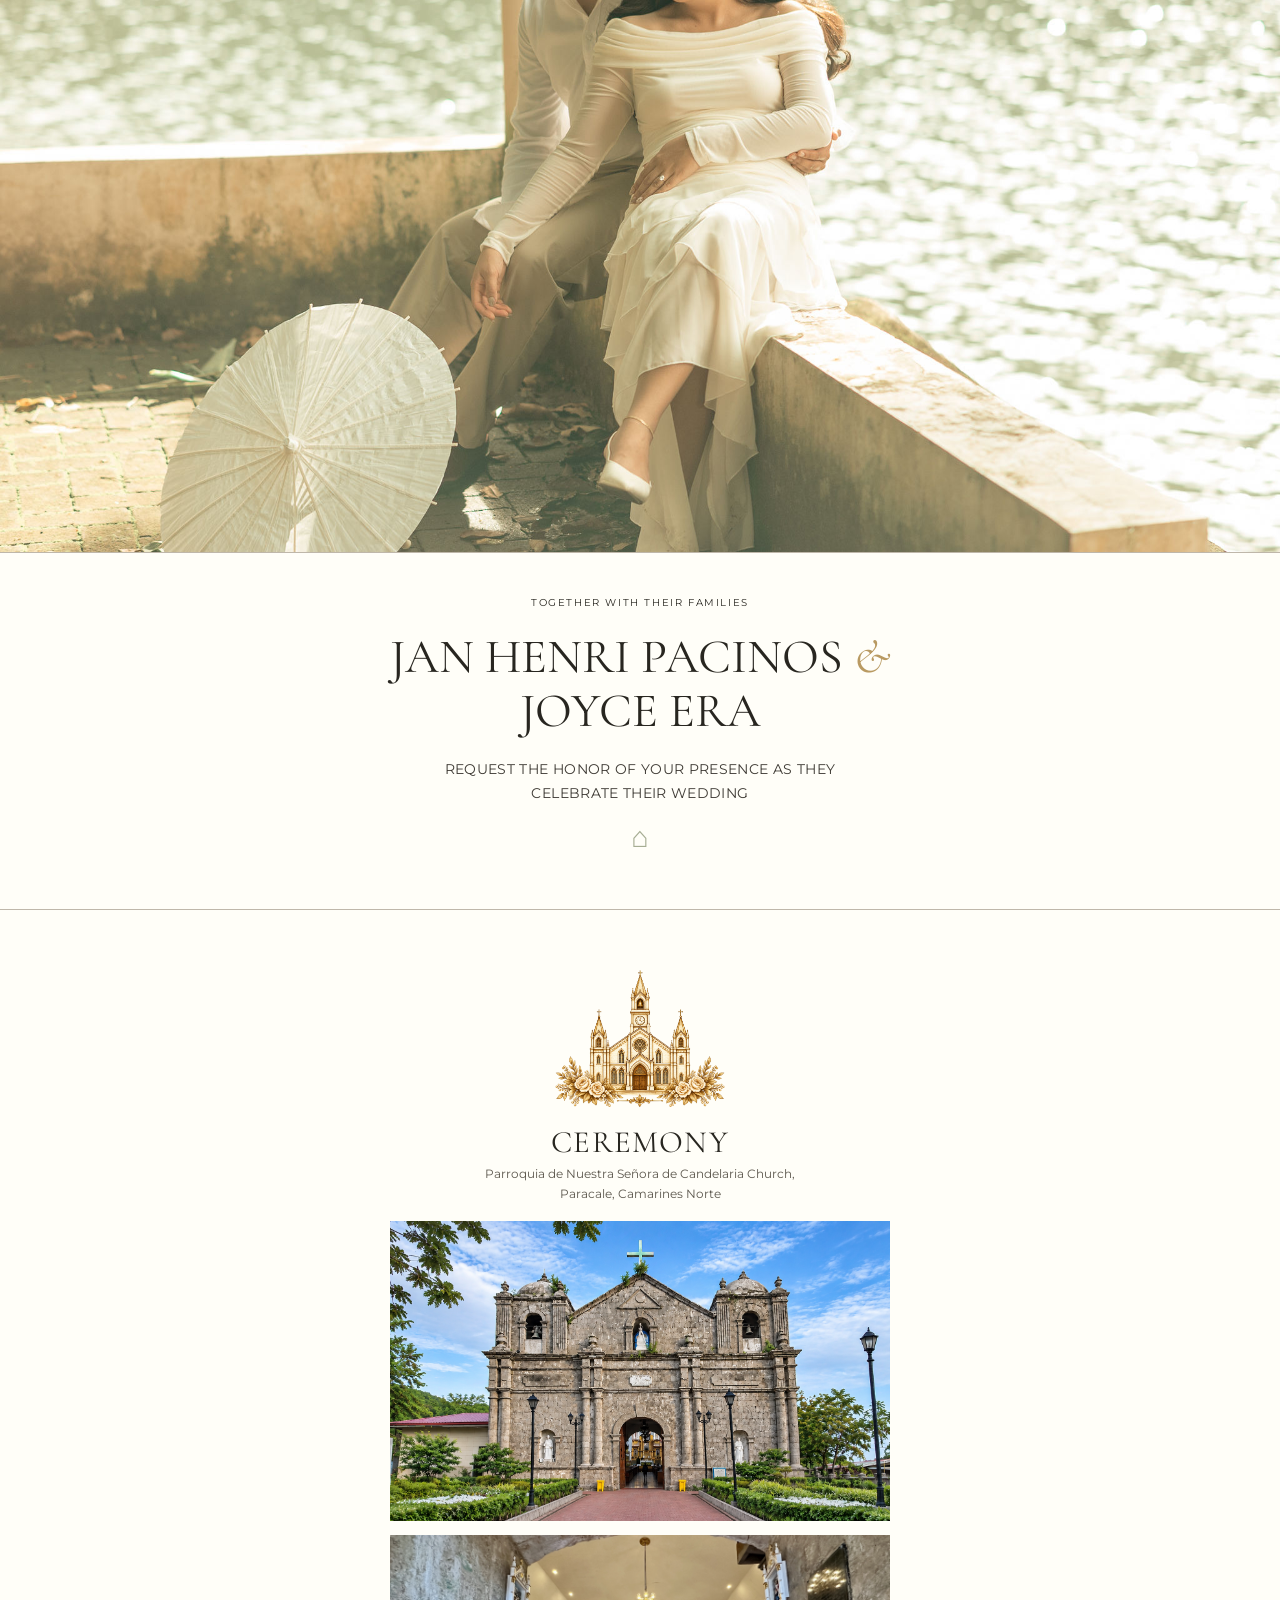
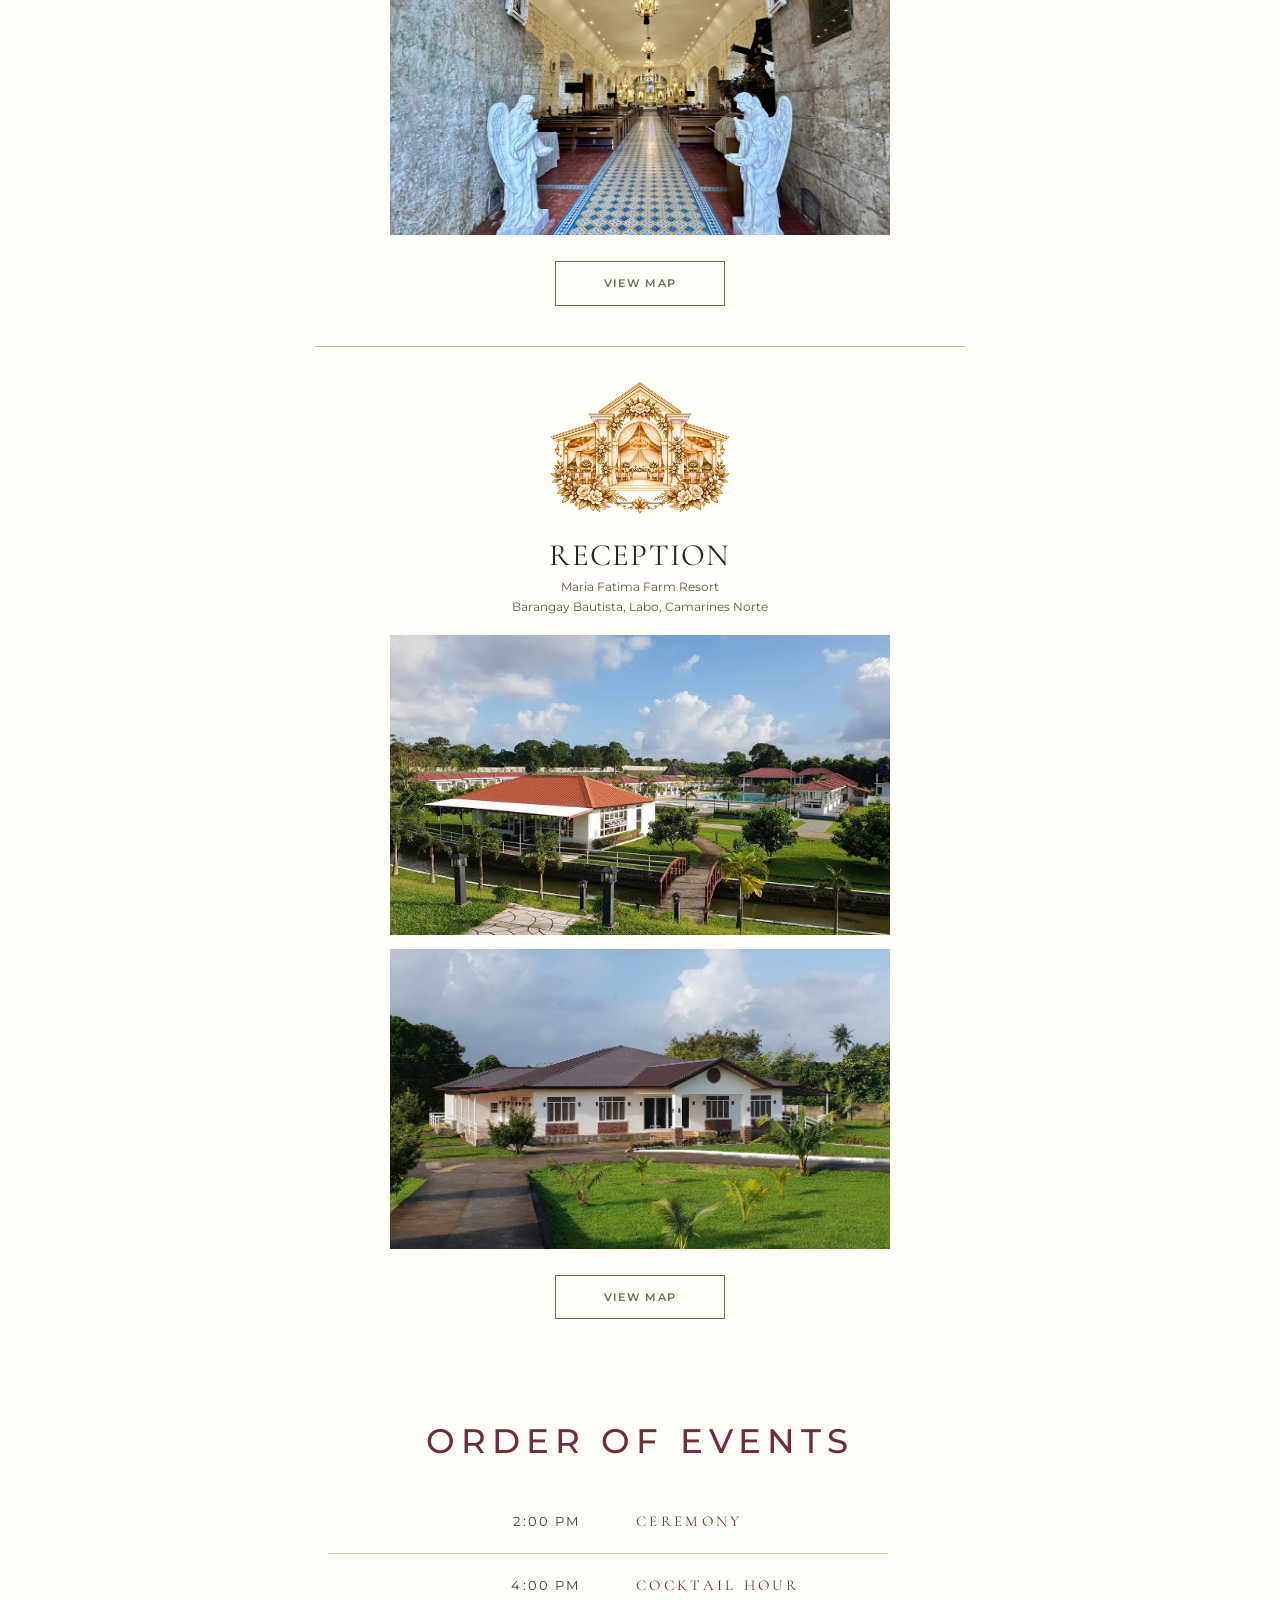
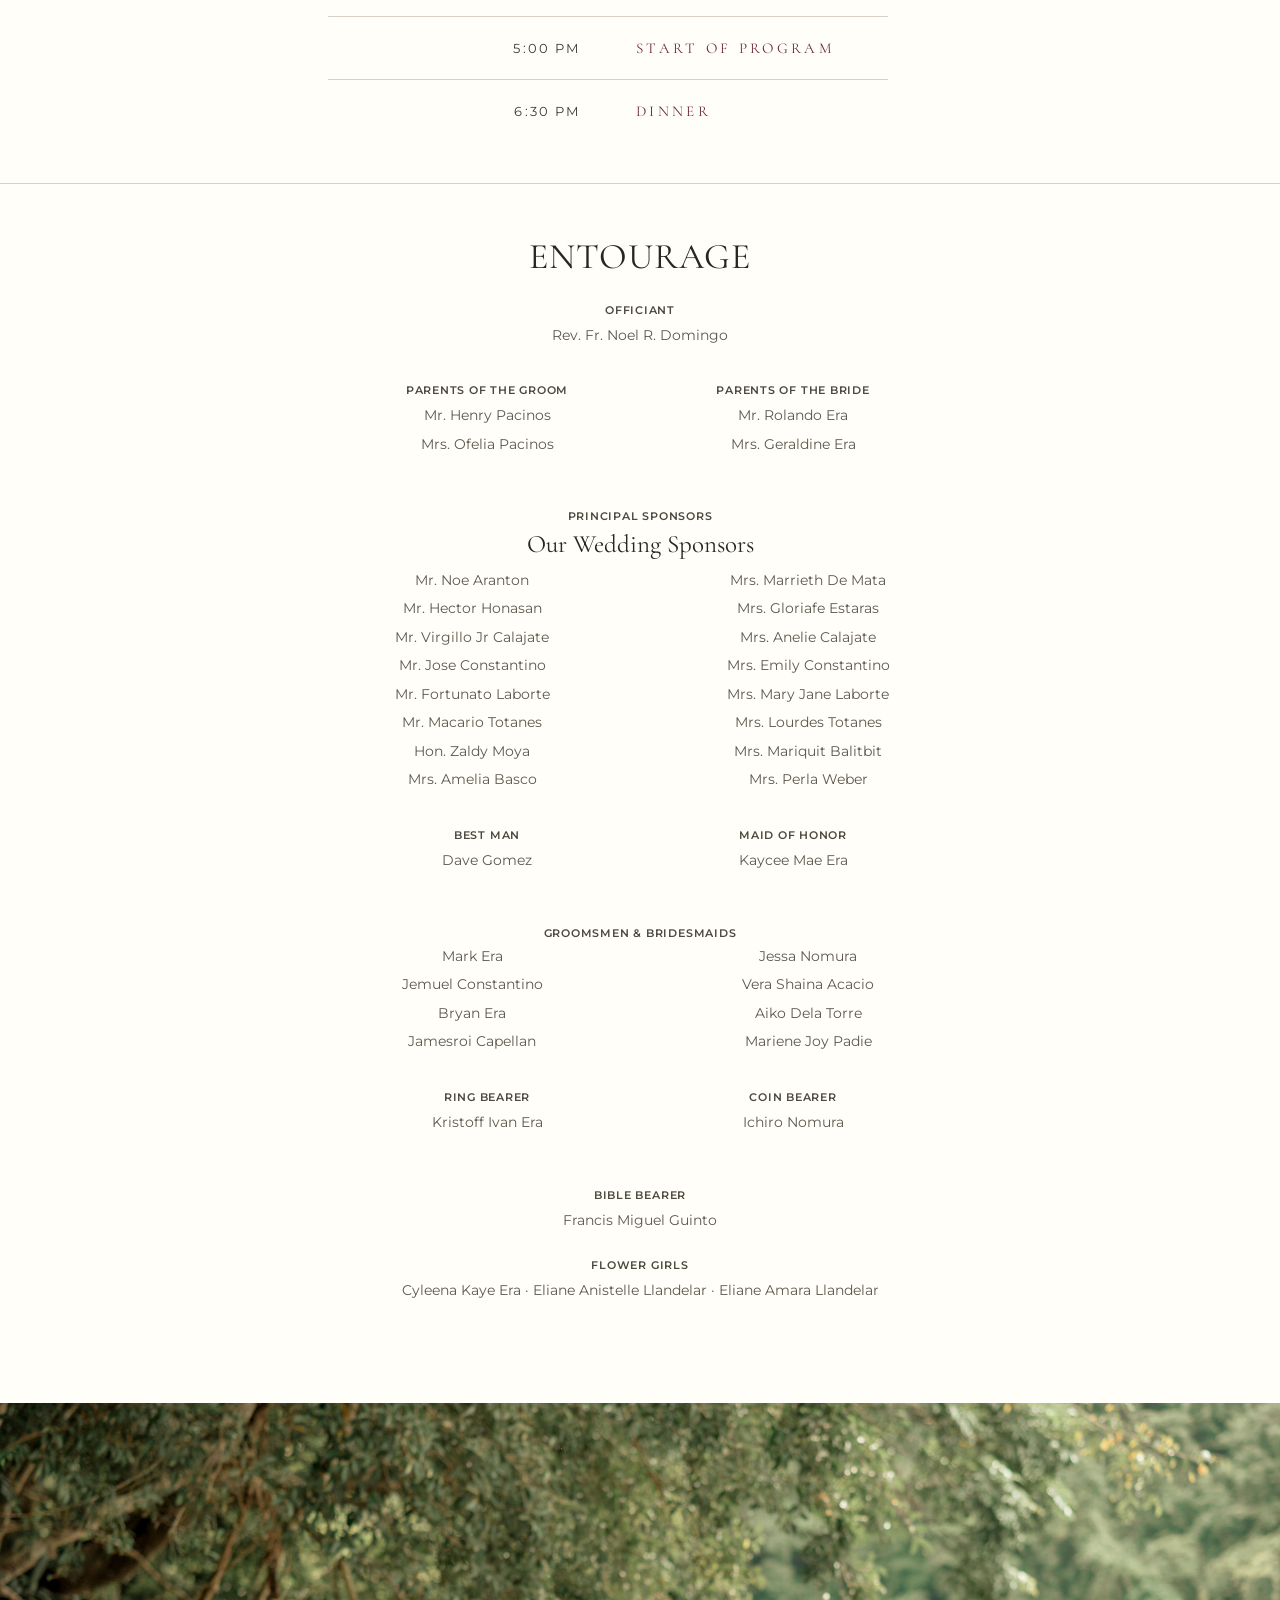
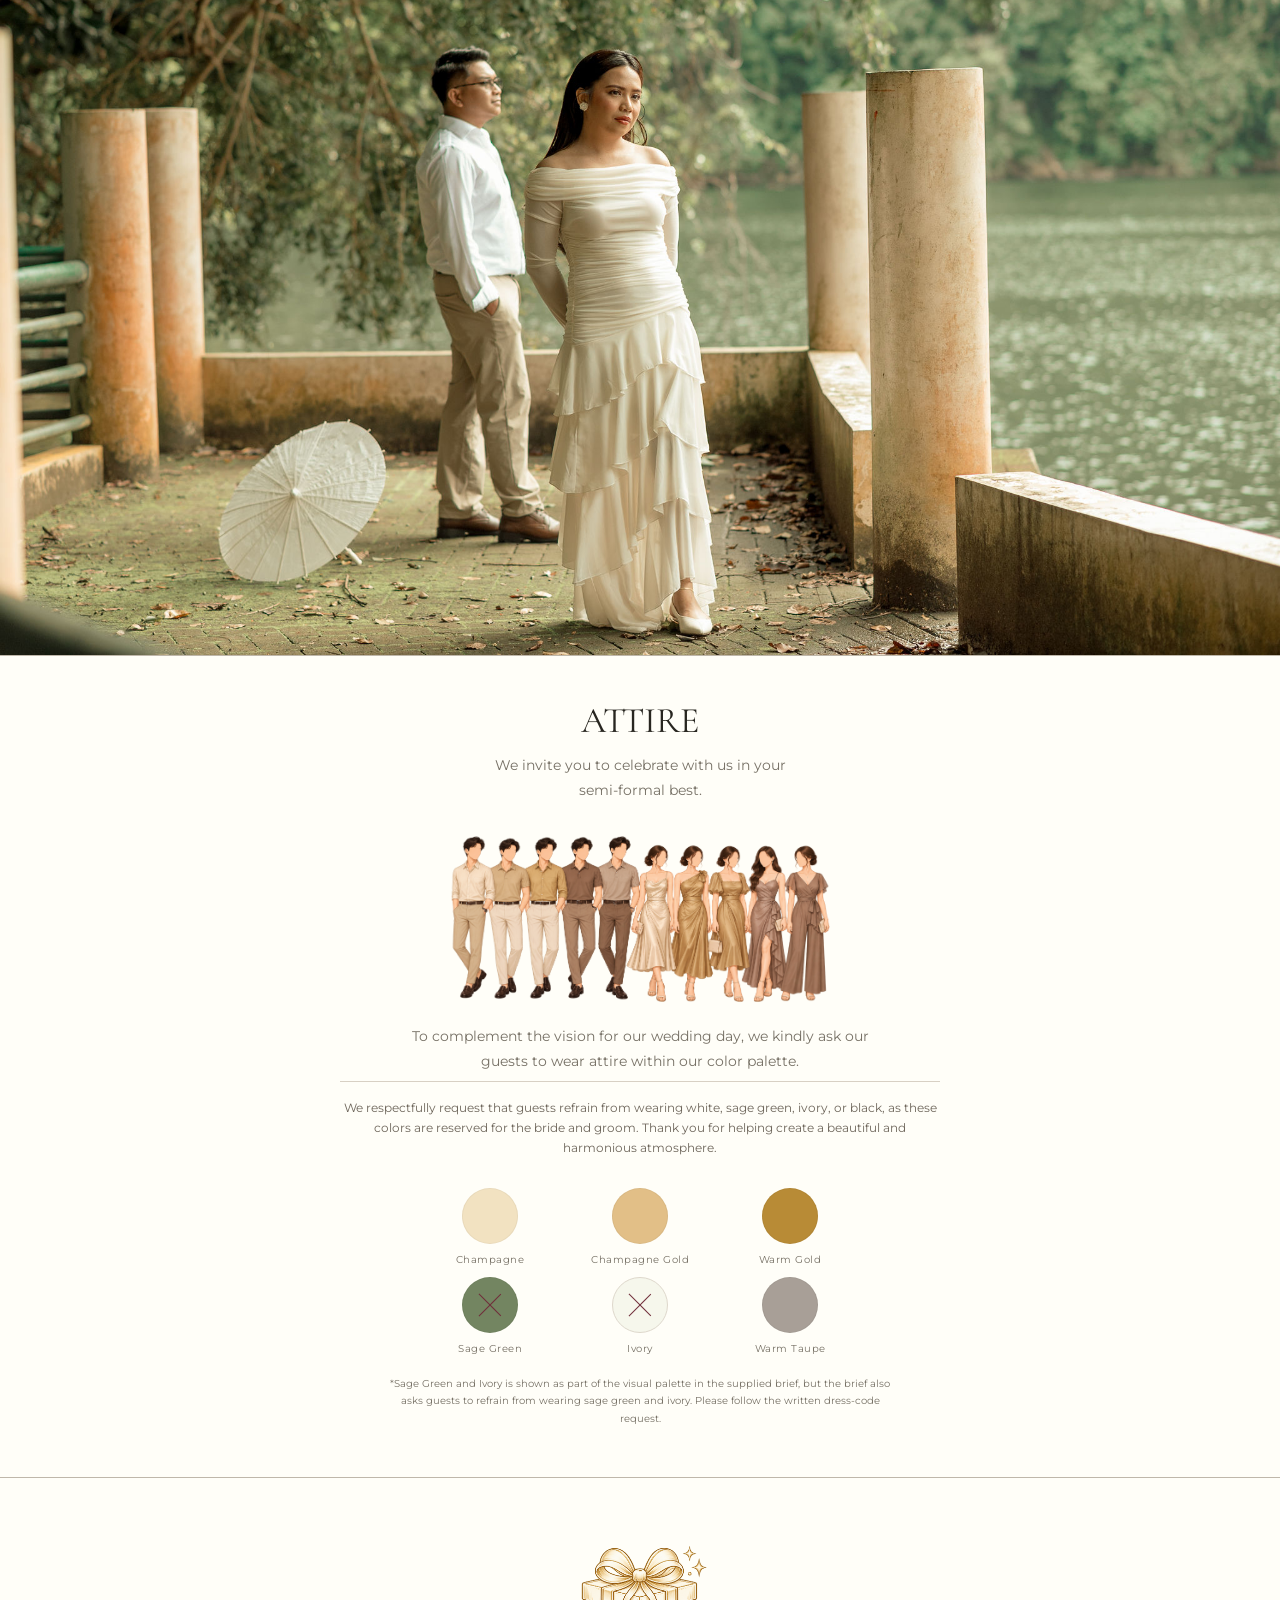
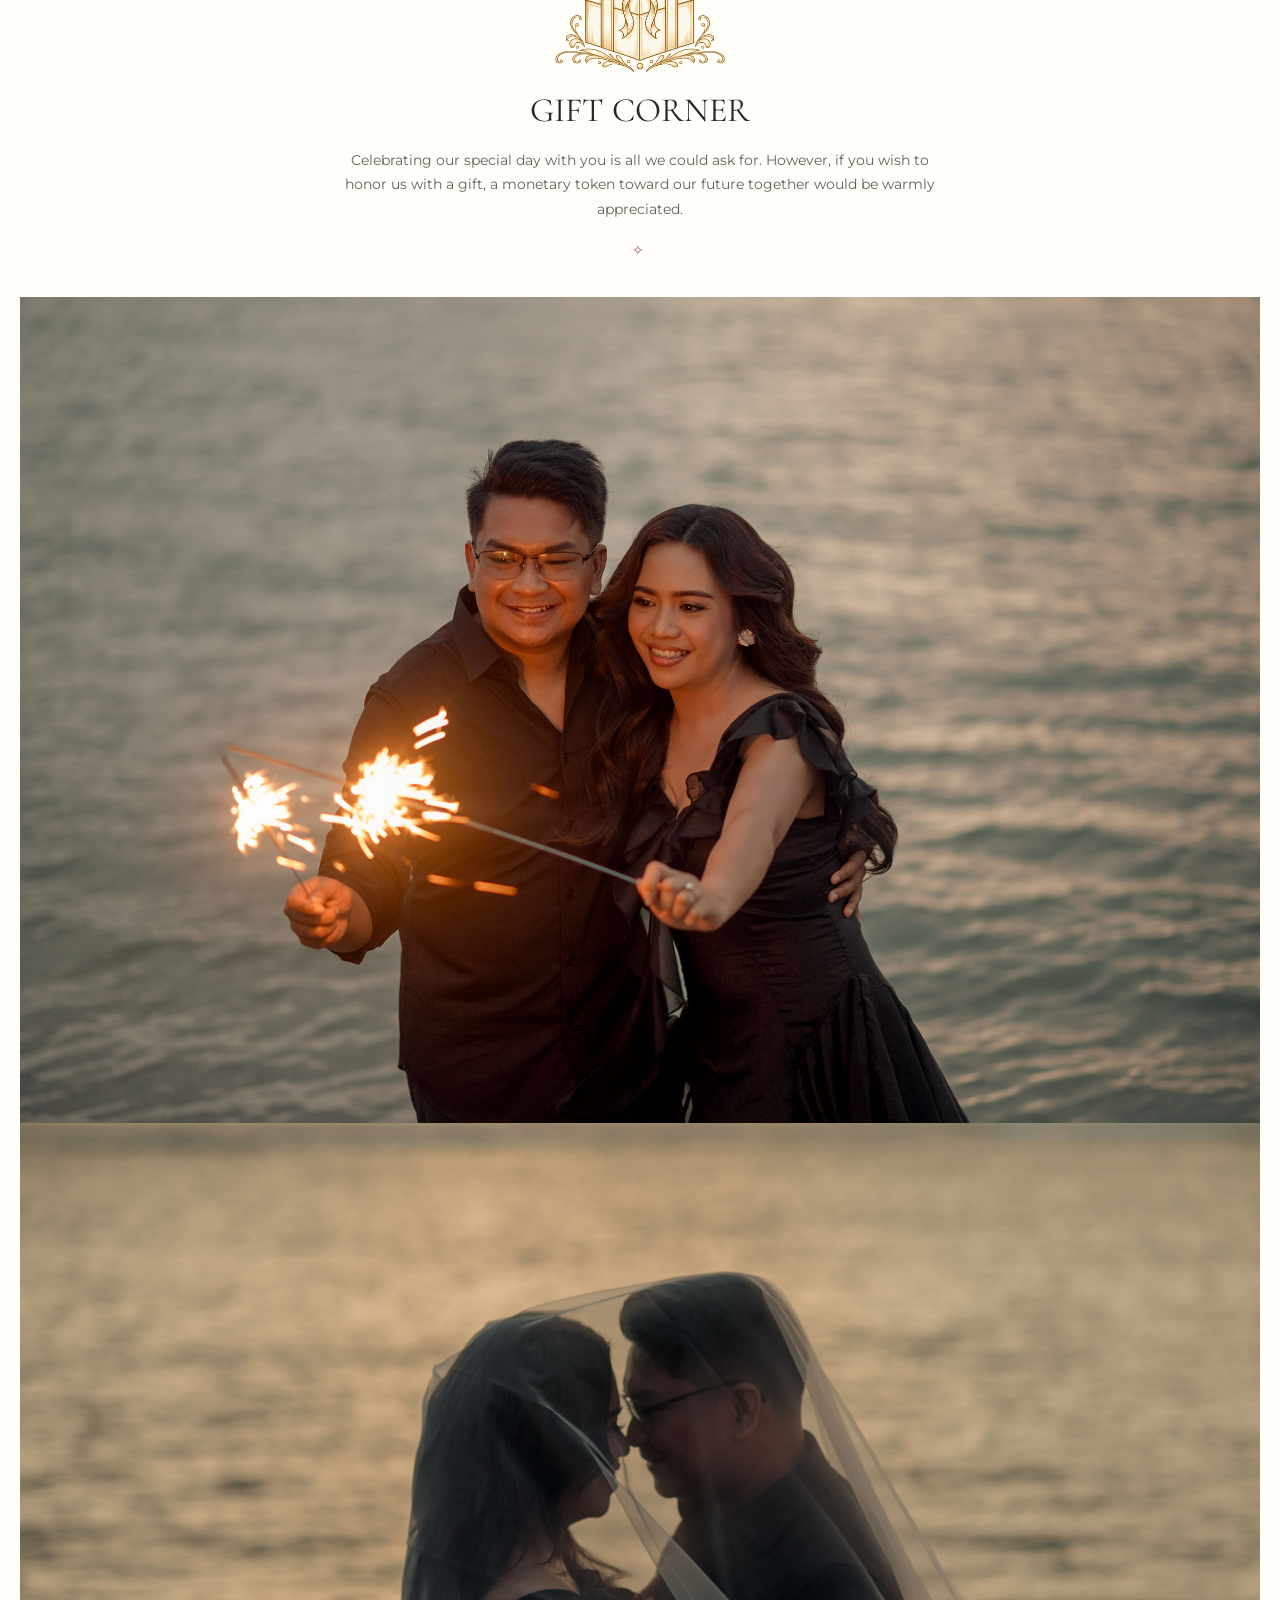
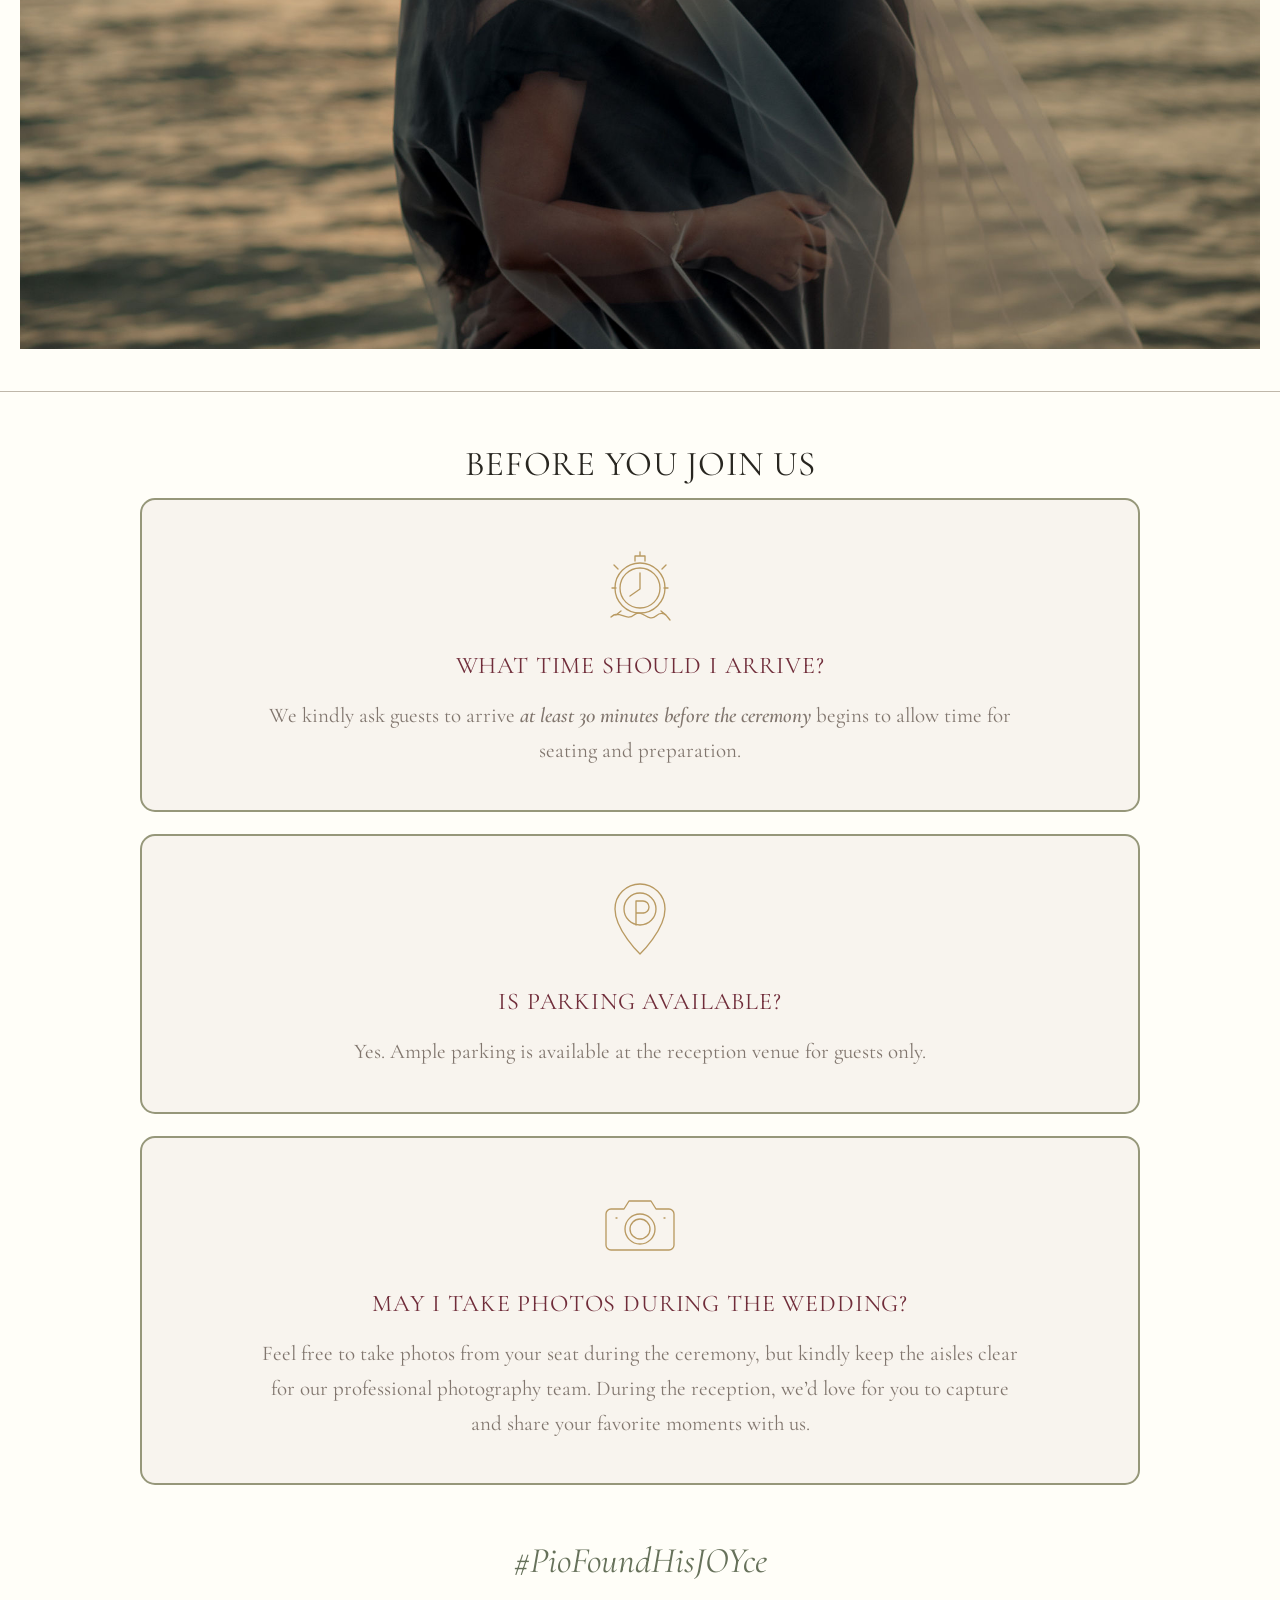
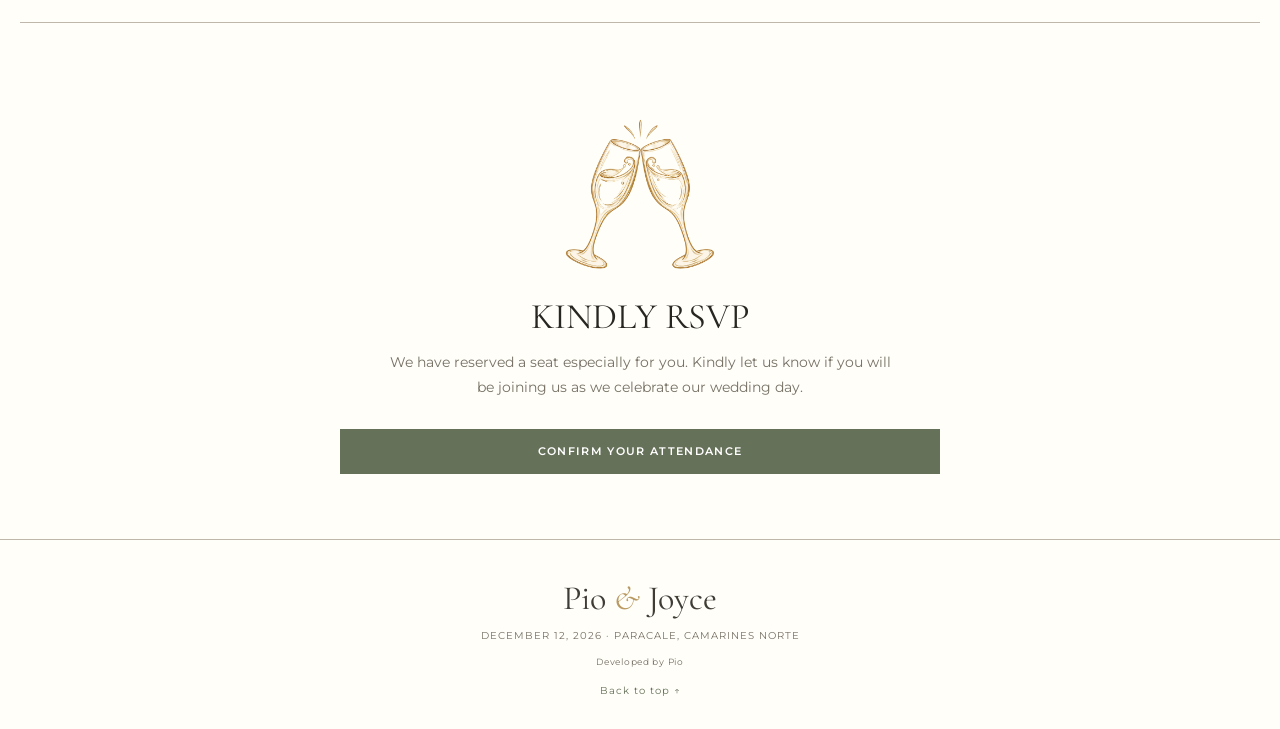
==== commit 56ec2a55: "with pix" ====
--- a/index.html
+++ b/index.html
@@ -25,9 +25,17 @@
         
         <time class="hero-date" datetime="2026-12-12T14:00"><br>Saturday, December 12, 2026 <span>·</span> 2:00 PM</time>
         <p class="hero-place">Parroquia de Nuestra Señora de Candelaria Church<br>Paracale, Camarines Norte</p>
-        <div class="hero-photo">
-          <img src="src/couple.png" alt="Pio and Joyce">
-        </div>
+        <div class="hero-photo-stack">
+          <div class="hero-photo">
+            <img src="src/couple.jpg" alt="Pio and Joyce" width="2048" height="1364">
+          </div>
+          <div class="hero-photo">
+            <img src="src/couple1.jpg" alt="Pio and Joyce" width="2048" height="1364">
+          </div>
+        </div>
+
+        
+
       </div>
     </section>
     <section class="section intro pdf-family" id="details">
@@ -71,6 +79,7 @@
         </div>
       </div>
     </section>
+   
 
     <section class="section entourage" id="entourage">
       <div class="wrap">
@@ -101,6 +110,13 @@
         </div>
       </div>
     </section>
+
+      <div class="hero-photo-stack">
+          <div class="hero-photo">
+            <img src="src/couple2.jpg" alt="Pio and Joyce" width="2048" height="1364">
+          </div>
+          
+        </div>
 
     <section class="section" id="attire">
       <div class="wrap attire-layout">
@@ -133,7 +149,21 @@
         <p>Celebrating our special day with you is all we could ask for. However, if you wish to honor us with a gift, a monetary token toward our future together would be warmly appreciated.</p>
         <div class="ornament">✧</div>
       </div>
-    </section>
+      <div class="hero-photo-stack">
+          <div class="hero-photo">
+            <img src="src/couple3.jpg" alt="Pio and Joyce" width="2048" height="1364">
+          </div>
+          <div class="hero-photo">
+            <img src="src/couple4.jpg" alt="Pio and Joyce" width="2048" height="1364">
+          </div>
+        </div>
+    </section>
+
+ 
+
+
+
+    
 <section class="section" id="faq">
       <div class="wrap">
         <div class="section-head"><h2>BEFORE YOU JOIN US</h2></div>
--- a/style.css
+++ b/style.css
@@ -53,8 +53,9 @@
     .hero-date { text-transform: uppercase; letter-spacing: .17em; font-size: 20px; margin: 26px 0 7px; }
     .hero-place { color: var(--muted); font-size: 12px; max-width: 480px; margin: auto; }
     .hero-actions { display: flex; gap: 12px; justify-content: center; flex-wrap: wrap; margin-top: 30px; }
-    .hero-photo { width: min(400px, 76vw); aspect-ratio: 4/3; margin: 34px auto 0; border: 9px solid white; box-shadow: var(--shadow); background: linear-gradient(135deg, #e6d9c7, #b9c0a9); position: relative; overflow: hidden; }
-    .hero-photo img { width: 100%; height: 100%; object-fit: cover; }
+    .hero-photo-stack { display: flex; flex-direction: column; gap: 0; margin-top: 34px; }
+    .hero-photo { width: min(2048px, 100%); margin: 0 auto; border: 0; box-shadow: none; background: linear-gradient(135deg, #e6d9c7, #b9c0a9); }
+    .hero-photo img { display: block; width: 100%; height: auto; }
     .photo-placeholder { height: 100%; min-height: 100%; display: grid; place-items: center; text-align: center; padding: 24px; color: #655b4d; background: linear-gradient(140deg, rgba(255,255,255,.22), rgba(166,173,147,.24)); }
     .photo-placeholder span { display: block; font: 400 29px/1.2 var(--serif); }
     .photo-placeholder small { display: block; margin-top: 8px; font-size: 9px; letter-spacing: .16em; text-transform: uppercase; }
@@ -290,7 +291,7 @@
     .pdf-cover .hero-date span { padding:0 5px; color:#a98449; }
     .pdf-cover .hero-place { color:#5d584e; font-size:12px; line-height:1.8; }
     .pdf-cover .cover-venue-label { color:#75664f; font-size:9px; font-weight:600; letter-spacing:.16em; text-transform:uppercase; }
-    .pdf-cover .hero-photo { width:100%; aspect-ratio:16/9; margin:26px 0 0; border:0; box-shadow:none; background:#f1ece3; }
+    .pdf-cover .hero-photo { width:100%; aspect-ratio:auto; margin:0; border:0; box-shadow:none; background:#f1ece3; }
     .photo-placeholder { background:linear-gradient(140deg,#f3eee5,#e5e1d5); color:#7d7468; }
     .photo-placeholder span { font-size:23px; color:#75695a; }
     .photo-placeholder small { letter-spacing:.1em; }
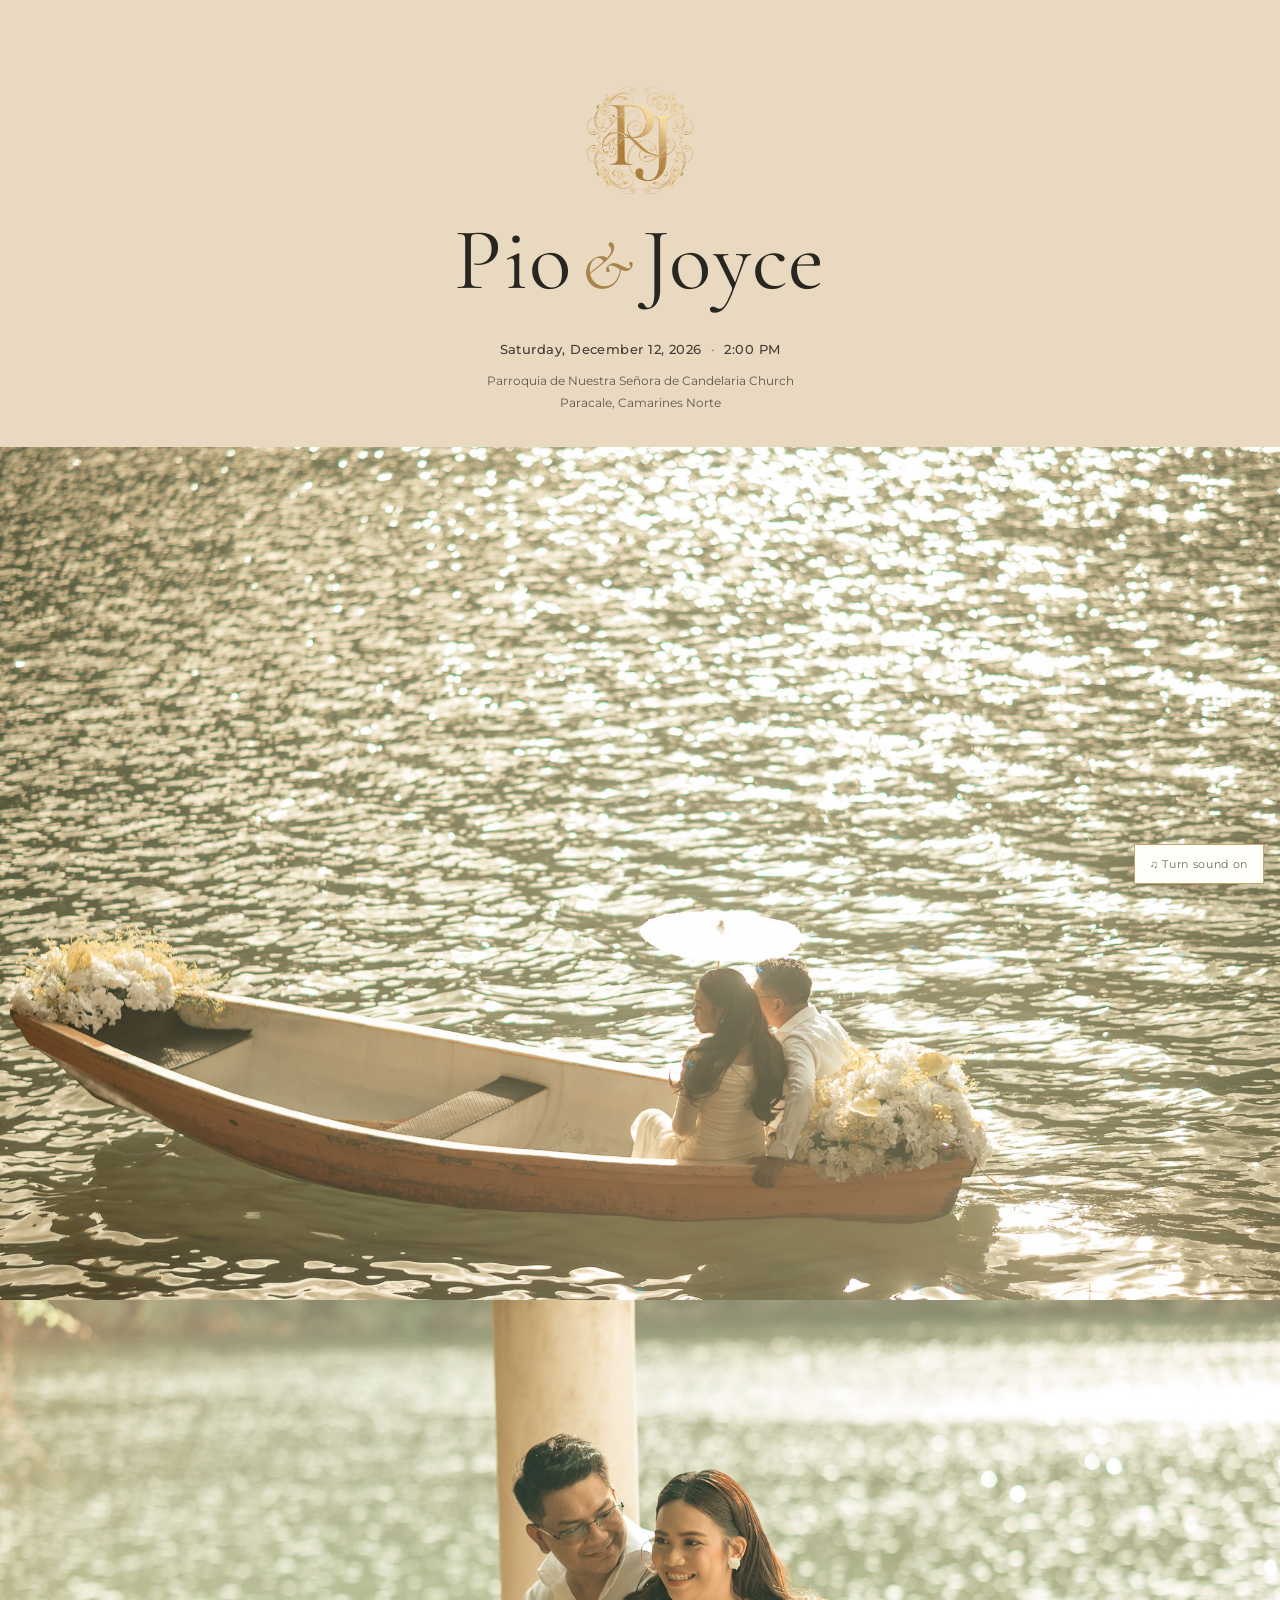
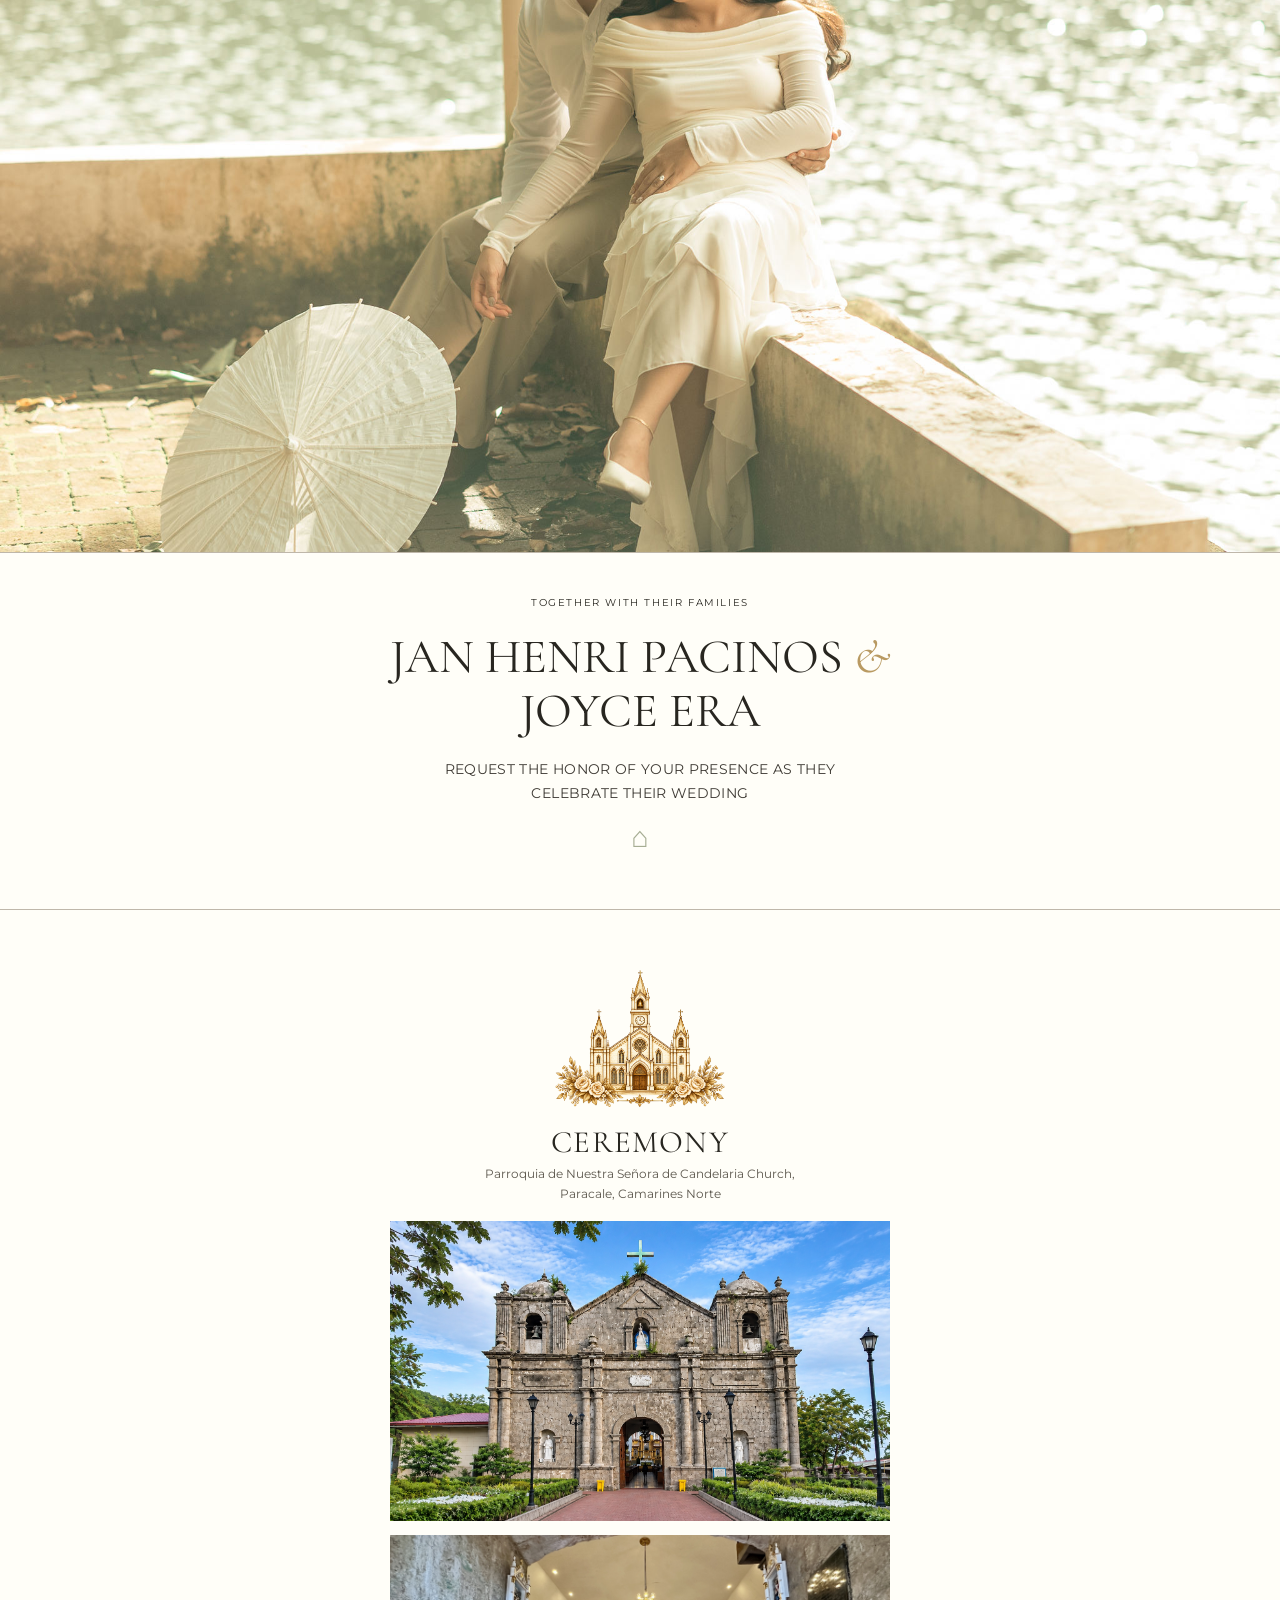
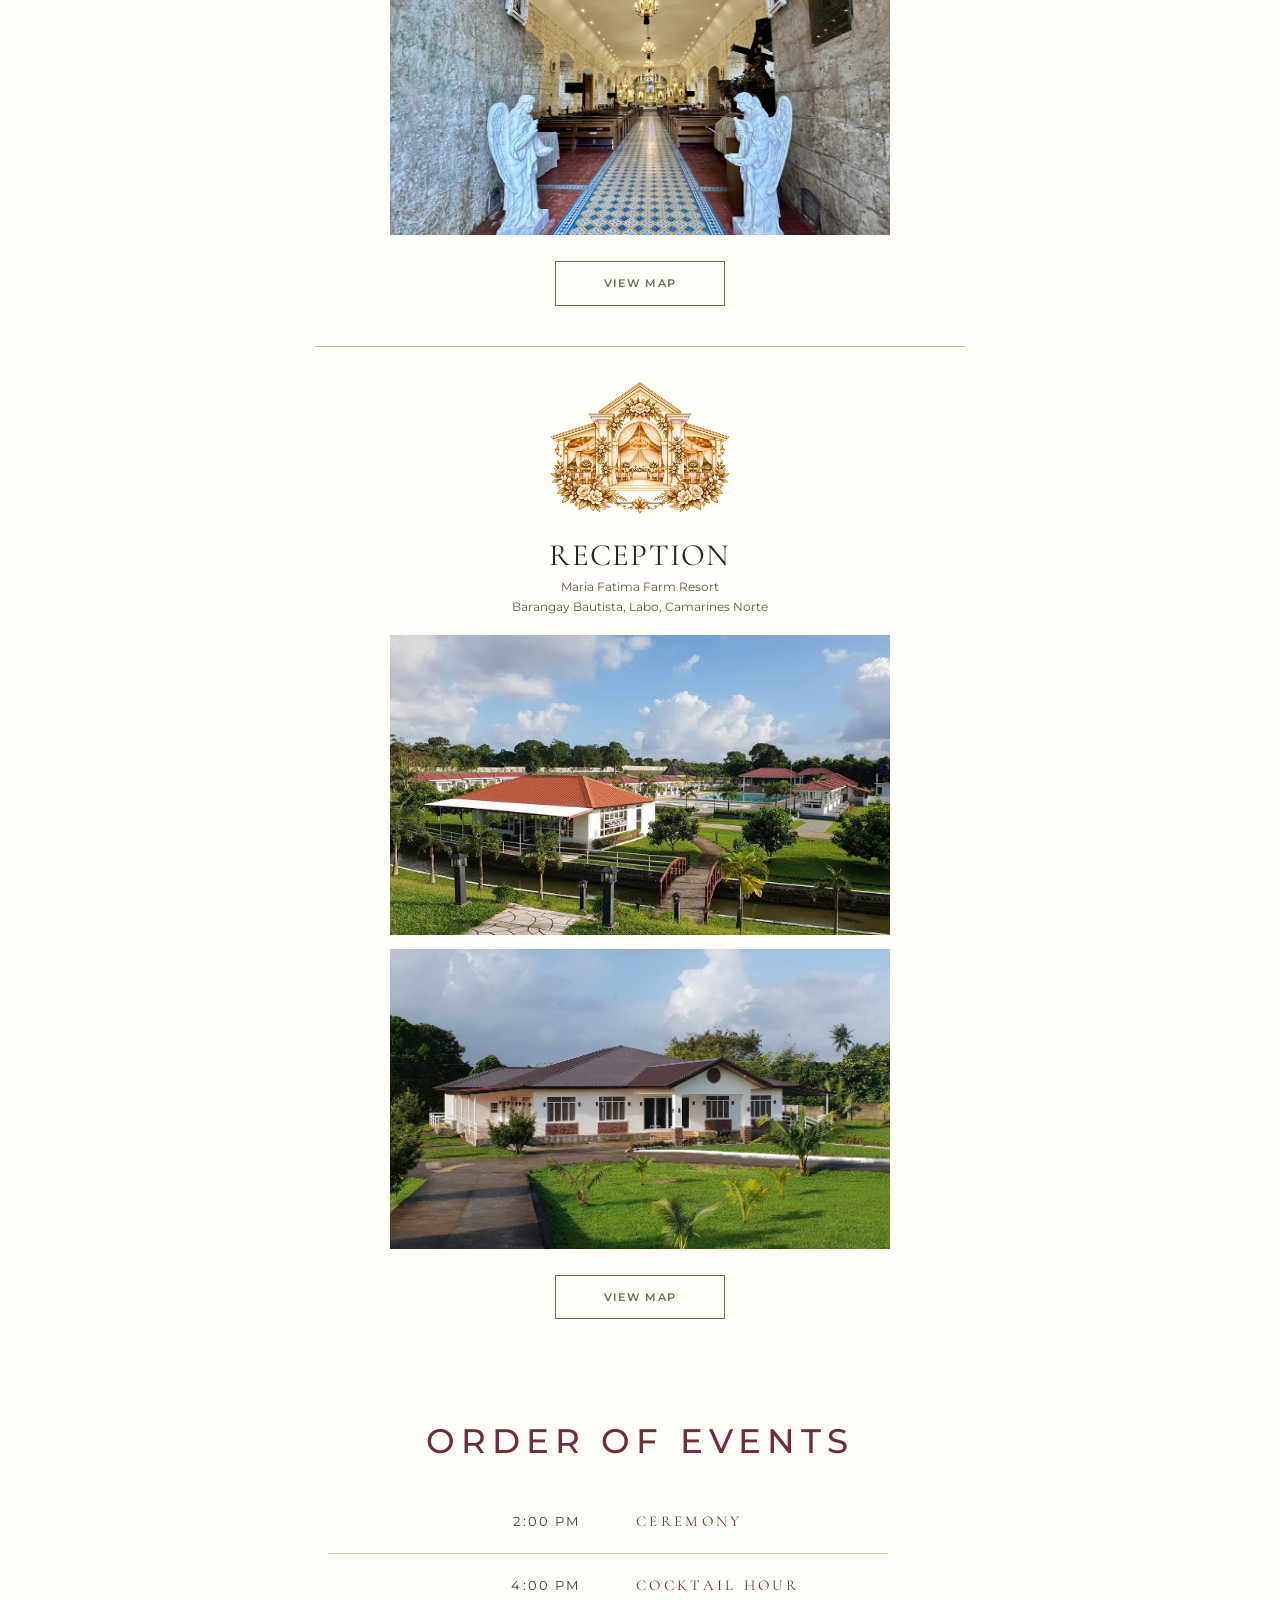
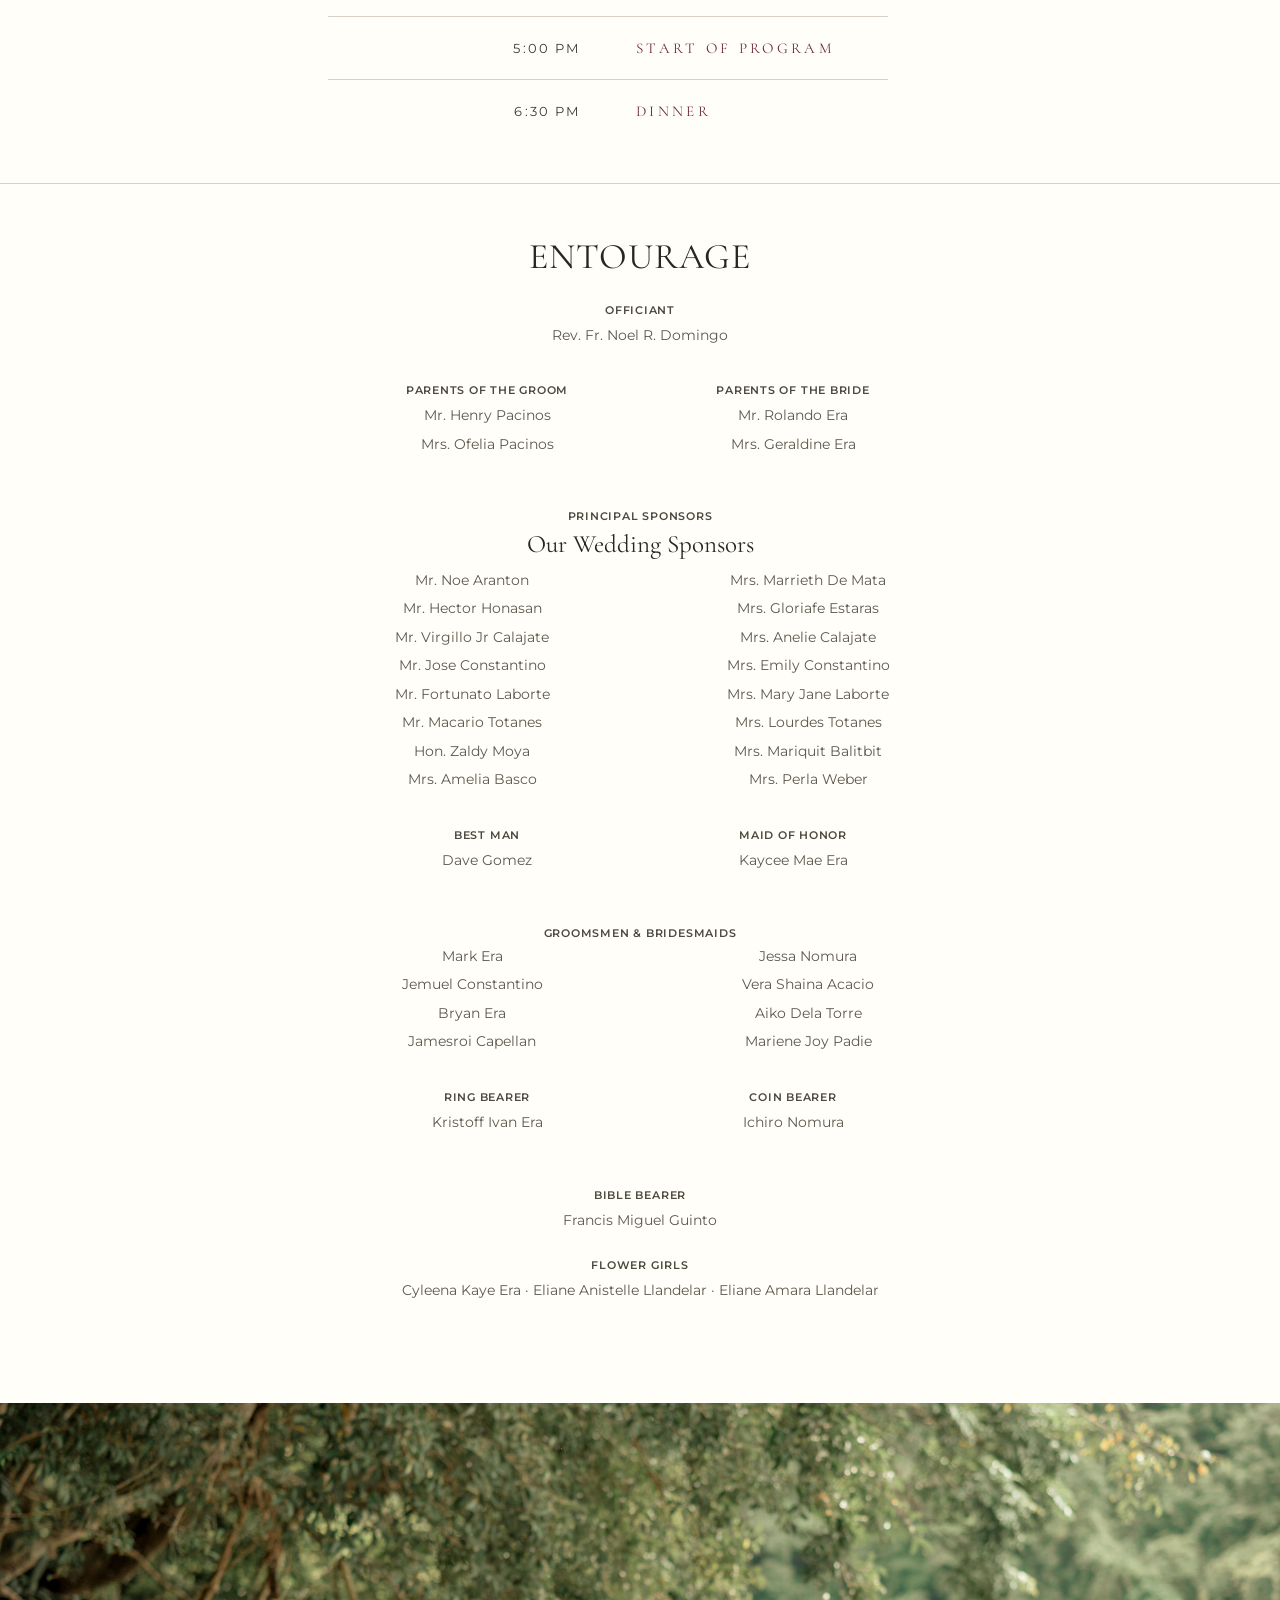
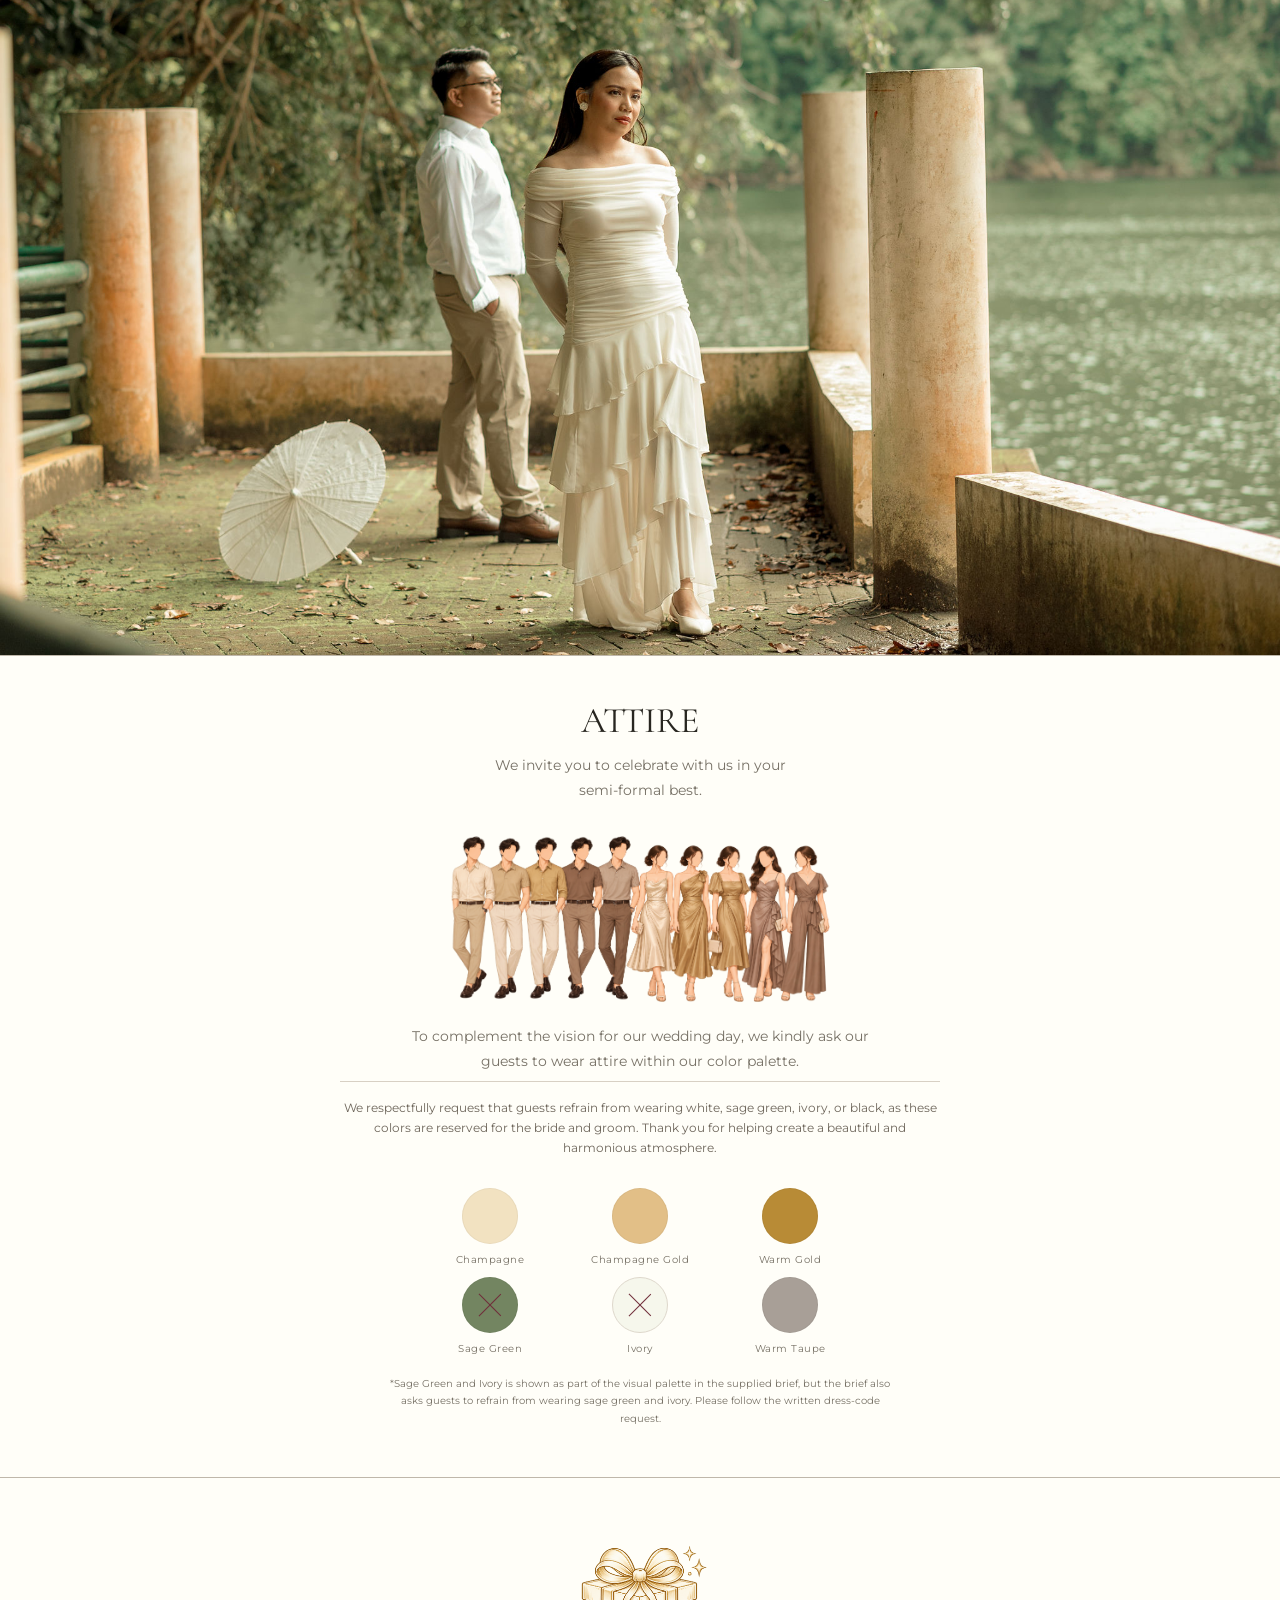
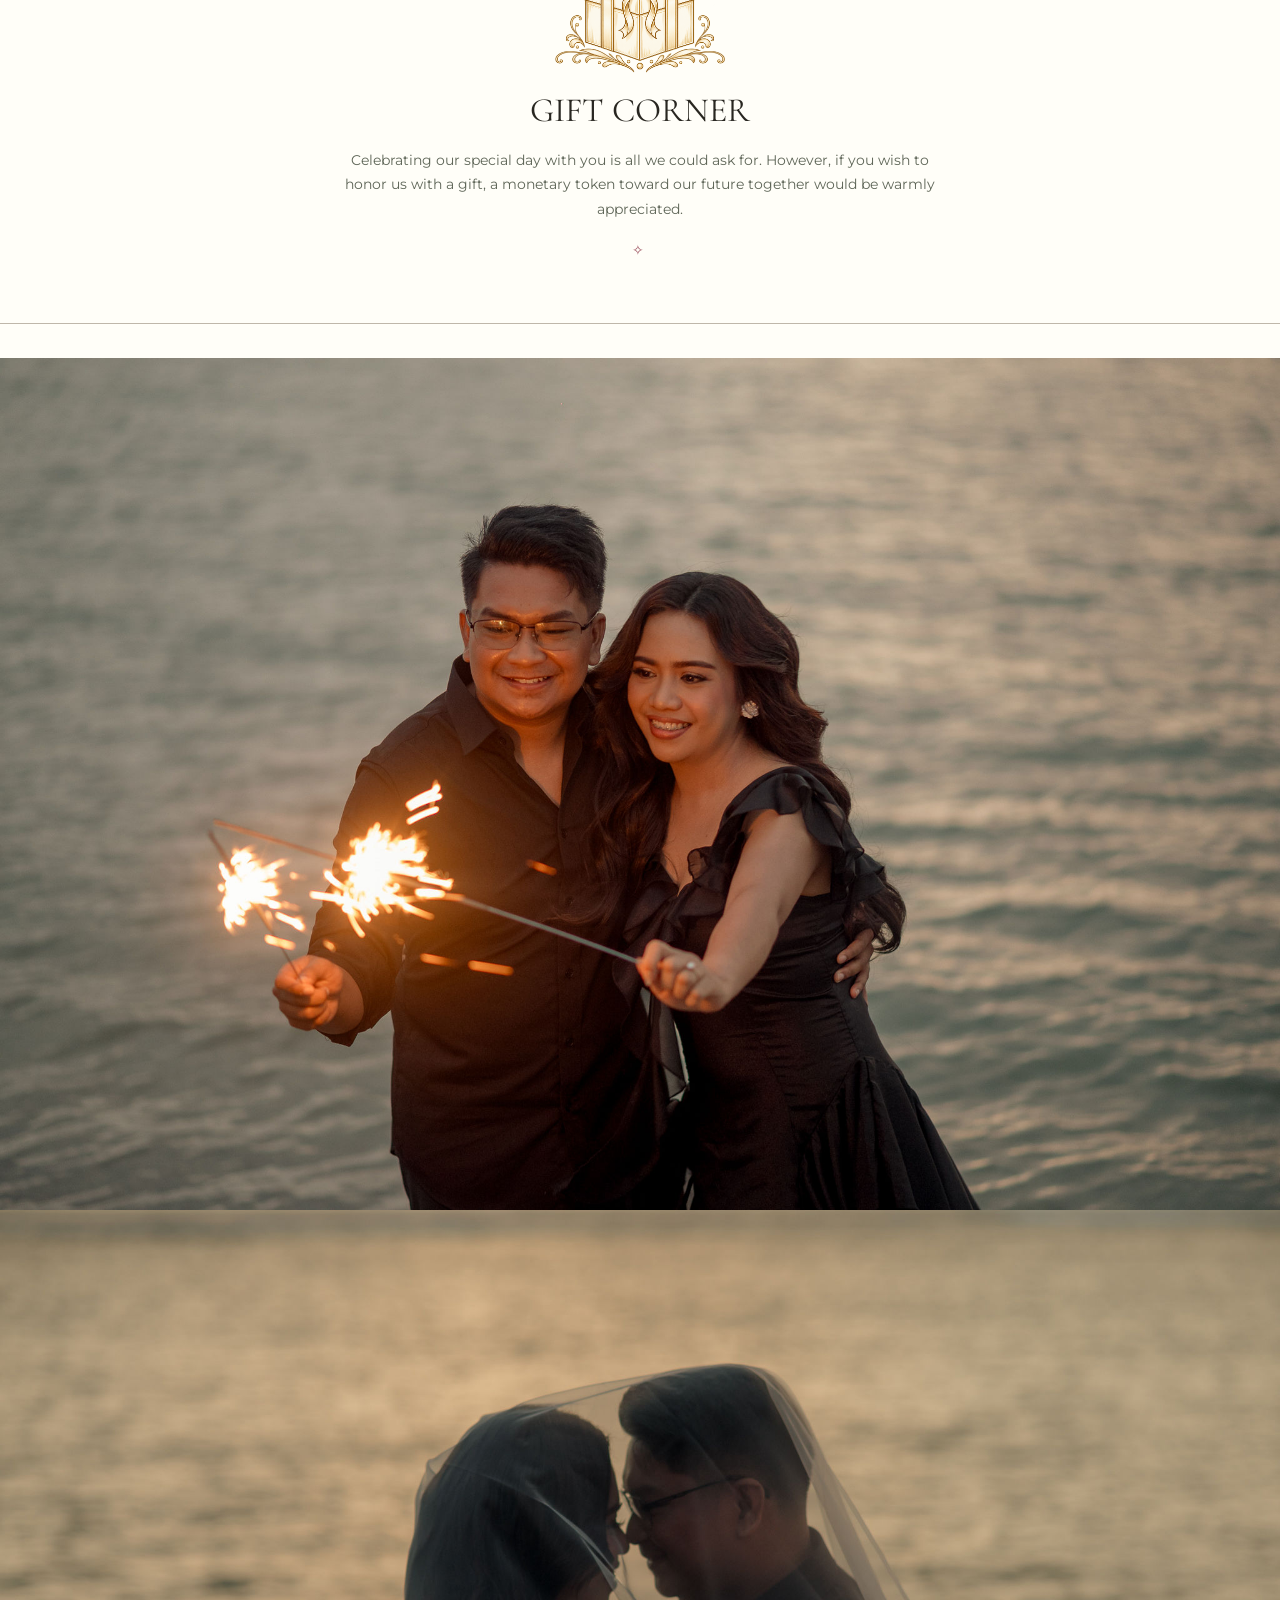
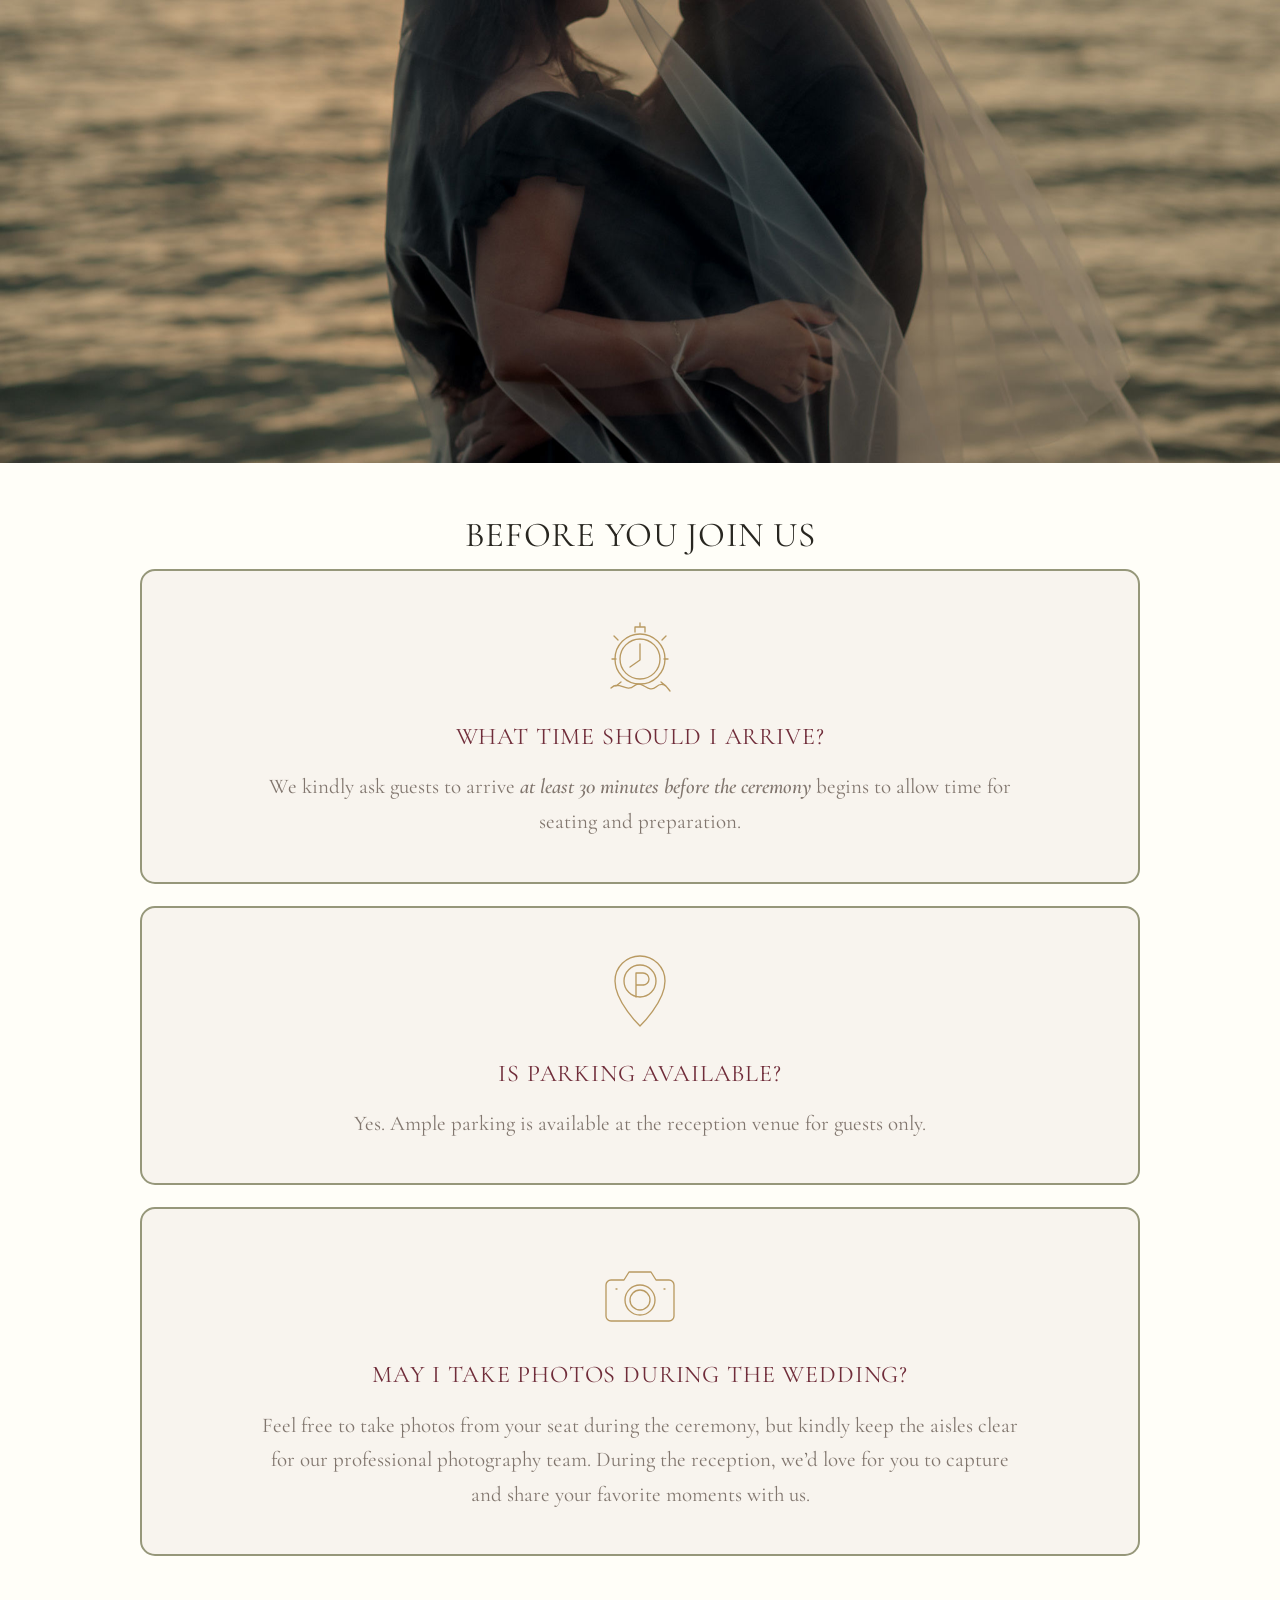
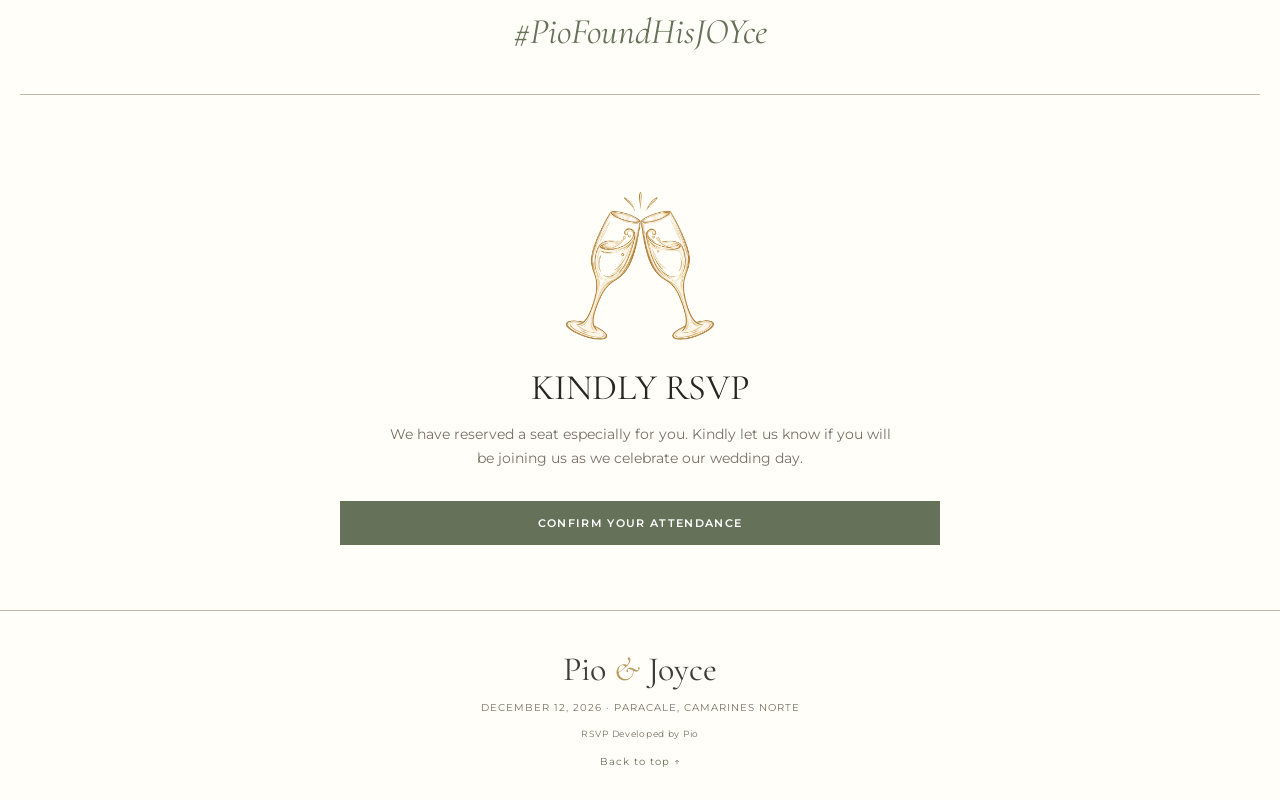
==== commit 83ceb2d4: "rsvp footer" ====
--- a/index.html
+++ b/index.html
@@ -149,7 +149,10 @@
         <p>Celebrating our special day with you is all we could ask for. However, if you wish to honor us with a gift, a monetary token toward our future together would be warmly appreciated.</p>
         <div class="ornament">✧</div>
       </div>
-      <div class="hero-photo-stack">
+      
+    </section>
+
+ <div class="hero-photo-stack">
           <div class="hero-photo">
             <img src="src/couple3.jpg" alt="Pio and Joyce" width="2048" height="1364">
           </div>
@@ -157,9 +160,6 @@
             <img src="src/couple4.jpg" alt="Pio and Joyce" width="2048" height="1364">
           </div>
         </div>
-    </section>
-
- 
 
 
 
@@ -211,7 +211,7 @@
   <footer>
     <div class="footer-brand">Pio <span style="color:var(--gold);font-style:italic">&</span> Joyce</div>
     <div>DECEMBER 12, 2026 · PARACALE, CAMARINES NORTE</div>
-    <div class="footer-credit">Developed by Pio</div>
+    <div class="footer-credit">RSVP Developed by Pio</div>
     <a class="backtop" href="#home">Back to top ↑</a>
   </footer>
 
